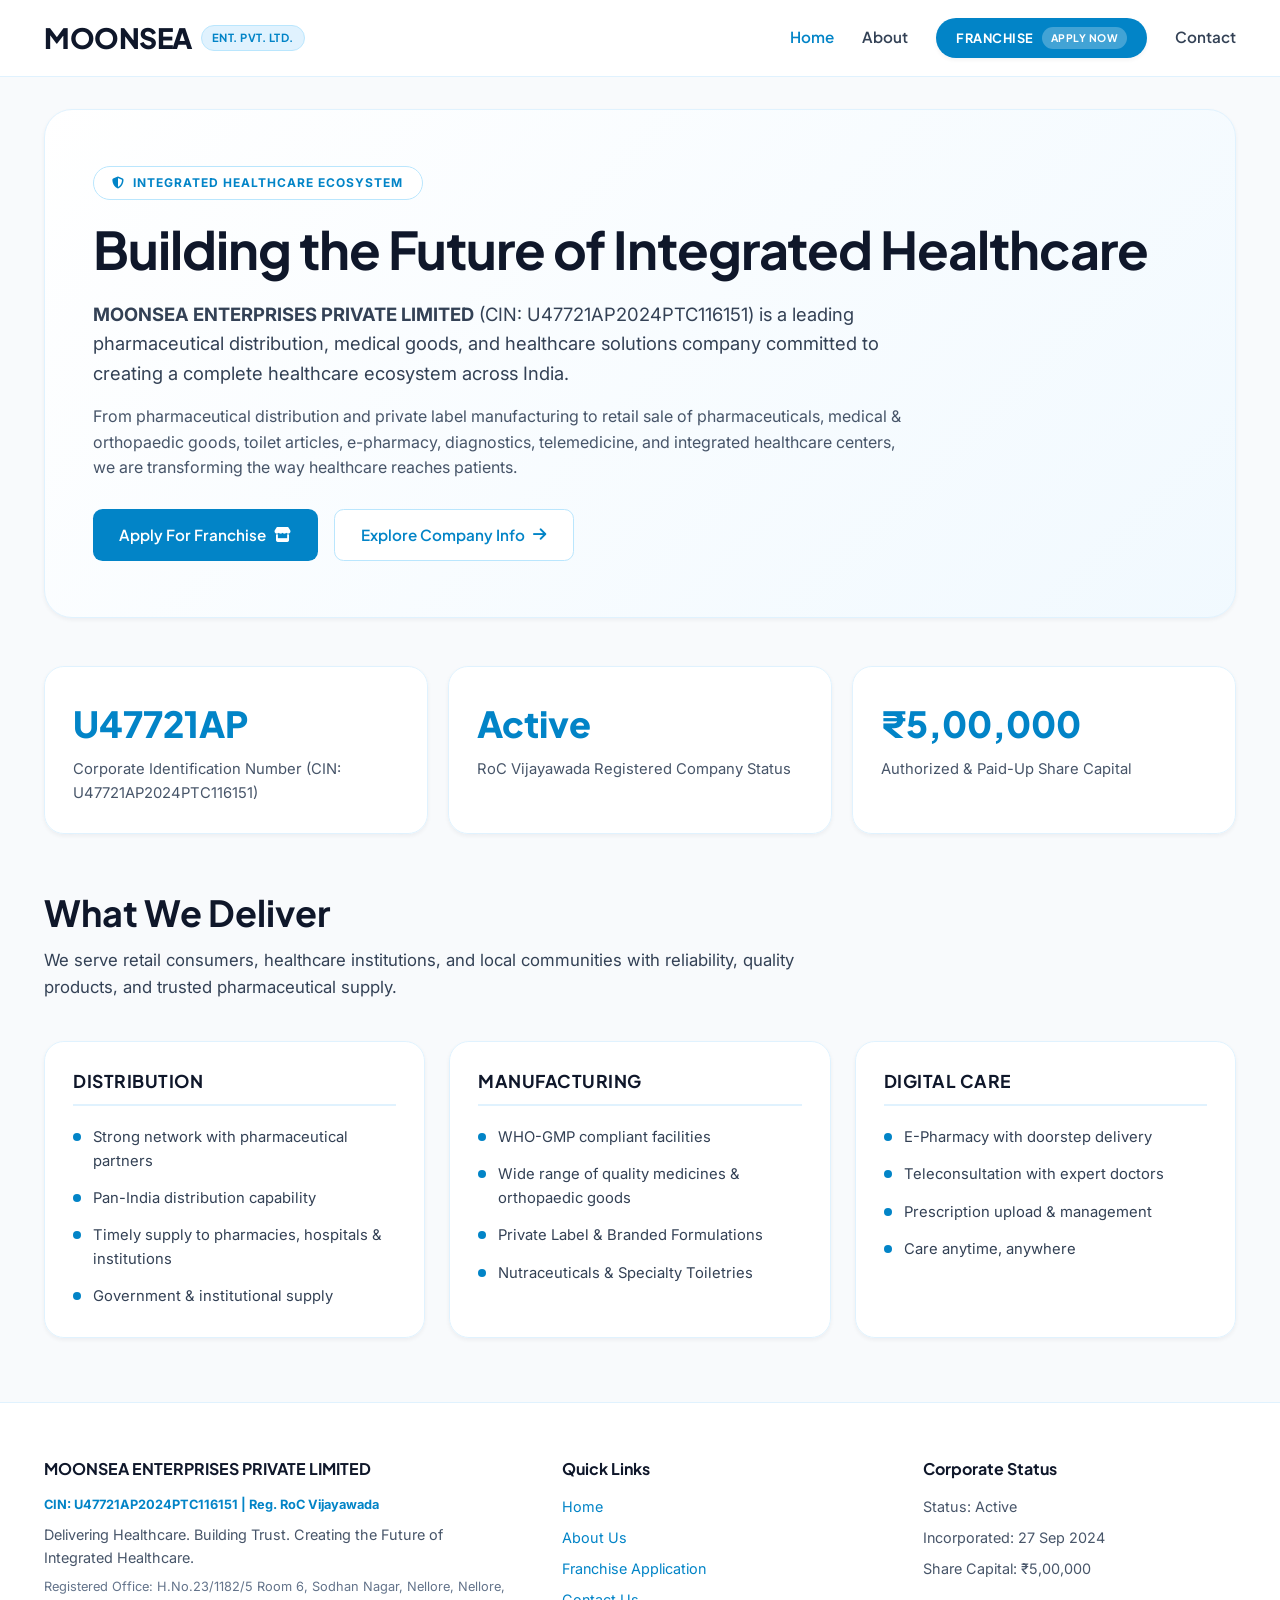
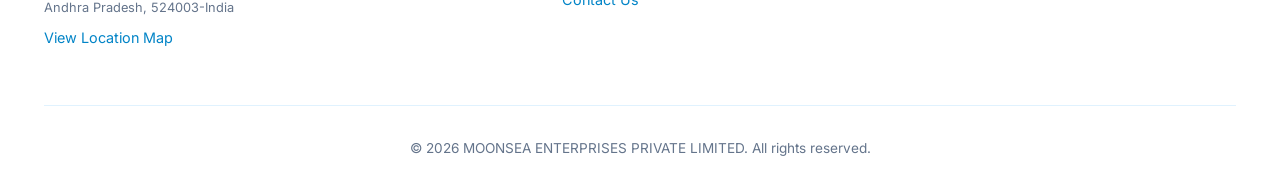
==== index.html @ ad81fe7f "Comment out Services, SURECURE, and Why Us sections and navigation links" ====
<!DOCTYPE html>
<html lang="en">
<head>
  <meta charset="utf-8"/>
  <meta name="viewport" content="width=device-width, initial-scale=1"/>
  <title>MOONSEA ENTERPRISES PRIVATE LIMITED</title>
  <meta name="description" content="Integrated healthcare ecosystem across pharmaceutical distribution, private label manufacturing, diagnostics, telemedicine, and digital healthcare services."/>
  
  <link rel="stylesheet" href="css/styles.css"/>
  <link rel="stylesheet" href="https://cdnjs.cloudflare.com/ajax/libs/font-awesome/6.5.2/css/all.min.css"/>
</head>
<body>

  <!-- ================= STICKY HEADER ================= -->
  <header class="sticky-header">
    <div class="container header-flex">
      <a href="index.html" class="brand-logo">
        <div class="brand-title">
          MOONSEA
          <span class="brand-badge">ENT. PVT. LTD.</span>
        </div>
      </a>

      <nav>
        <ul class="nav-links">
          <li><a href="index.html" class="nav-link active">Home</a></li>
          <li><a href="about.html" class="nav-link">About</a></li>
          
          <!-- COMMENTED OUT PAGES AS REQUESTED -->
          <!-- <li><a href="services.html" class="nav-link">Services</a></li> -->
          
          <li>
            <a href="franchise.html" class="franchise-cta">
              Franchise <span class="sub-badge">Apply Now</span>
            </a>
          </li>

          <!-- COMMENTED OUT PAGES AS REQUESTED -->
          <!-- <li><a href="surecure.html" class="nav-link">SURECURE</a></li> -->
          <!-- <li><a href="why-choose-us.html" class="nav-link">Why Us</a></li> -->

          <li><a href="contact.html" class="nav-link">Contact</a></li>
        </ul>
      </nav>

      <button class="hamburger" id="mobileMenuToggle" aria-label="Toggle Navigation Menu">
        <i class="fa-solid fa-bars"></i>
      </button>
    </div>

    <!-- Mobile Drawer -->
    <div class="mobile-nav" id="mobileMenuDrawer">
      <a href="index.html" class="nav-link active">Home</a>
      <a href="about.html" class="nav-link">About</a>
      <!-- <a href="services.html" class="nav-link">Services</a> -->
      <a href="franchise.html" class="franchise-cta" style="justify-content:center;">Franchise Apply Now</a>
      <!-- <a href="surecure.html" class="nav-link">SURECURE</a> -->
      <!-- <a href="why-choose-us.html" class="nav-link">Why Us</a> -->
      <a href="contact.html" class="nav-link">Contact</a>
    </div>
  </header>

  <!-- ================= MAIN CONTENT ================= -->
  <main class="container">
    
    <!-- Hero Section -->
    <section class="hero-grid">
      <span class="hero-pill">
        <i class="fa-solid fa-shield-halved"></i> Integrated Healthcare Ecosystem
      </span>
      <h1>Building the Future of Integrated Healthcare</h1>
      <p>
        <strong>MOONSEA ENTERPRISES PRIVATE LIMITED</strong> (CIN: U47721AP2024PTC116151) is a leading pharmaceutical distribution, medical goods, and healthcare solutions company committed to creating a complete healthcare ecosystem across India.
      </p>
      <p style="font-size: 1rem; color: #475569; margin-top: -0.75rem; margin-bottom: 1.75rem;">
        From pharmaceutical distribution and private label manufacturing to retail sale of pharmaceuticals, medical & orthopaedic goods, toilet articles, e-pharmacy, diagnostics, telemedicine, and integrated healthcare centers, we are transforming the way healthcare reaches patients.
      </p>

      <div class="hero-buttons">
        <a href="franchise.html" class="btn btn-primary">
          Apply For Franchise <i class="fa-solid fa-store"></i>
        </a>
        <a href="about.html" class="btn btn-outline">
          Explore Company Info <i class="fa-solid fa-arrow-right"></i>
        </a>
        <!-- COMMENTED OUT SERVICES / SURECURE BUTTONS -->
        <!-- <a href="services.html" class="btn btn-primary">Explore Our Services <i class="fa-solid fa-arrow-right"></i></a> -->
        <!-- <a href="surecure.html" class="btn btn-outline">Discover SURECURE <i class="fa-solid fa-sparkles"></i></a> -->
      </div>
    </section>

    <!-- Key Metrics Grid -->
    <section class="stats-grid">
      <div class="glass-card">
        <div class="stat-num">U47721AP</div>
        <p class="stat-desc">Corporate Identification Number (CIN: U47721AP2024PTC116151)</p>
      </div>

      <div class="glass-card">
        <div class="stat-num">Active</div>
        <p class="stat-desc">RoC Vijayawada Registered Company Status</p>
      </div>

      <div class="glass-card">
        <div class="stat-num">₹5,00,000</div>
        <p class="stat-desc">Authorized & Paid-Up Share Capital</p>
      </div>
    </section>

    <!-- What We Deliver Grid -->
    <section>
      <h2 class="section-title">What We Deliver</h2>
      <p class="section-desc">
        We serve retail consumers, healthcare institutions, and local communities with reliability, quality products, and trusted pharmaceutical supply.
      </p>

      <div class="grid-3">
        <!-- Card 1: Distribution -->
        <article class="glass-card offering-card">
          <h3>Distribution</h3>
          <ul class="bullet-list">
            <li><span class="bullet-dot"></span><span>Strong network with pharmaceutical partners</span></li>
            <li><span class="bullet-dot"></span><span>Pan-India distribution capability</span></li>
            <li><span class="bullet-dot"></span><span>Timely supply to pharmacies, hospitals & institutions</span></li>
            <li><span class="bullet-dot"></span><span>Government & institutional supply</span></li>
          </ul>
        </article>

        <!-- Card 2: Manufacturing -->
        <article class="glass-card offering-card">
          <h3>Manufacturing</h3>
          <ul class="bullet-list">
            <li><span class="bullet-dot"></span><span>WHO-GMP compliant facilities</span></li>
            <li><span class="bullet-dot"></span><span>Wide range of quality medicines & orthopaedic goods</span></li>
            <li><span class="bullet-dot"></span><span>Private Label & Branded Formulations</span></li>
            <li><span class="bullet-dot"></span><span>Nutraceuticals & Specialty Toiletries</span></li>
          </ul>
        </article>

        <!-- Card 3: Digital Care -->
        <article class="glass-card offering-card">
          <h3>Digital Care</h3>
          <ul class="bullet-list">
            <li><span class="bullet-dot"></span><span>E-Pharmacy with doorstep delivery</span></li>
            <li><span class="bullet-dot"></span><span>Teleconsultation with expert doctors</span></li>
            <li><span class="bullet-dot"></span><span>Prescription upload & management</span></li>
            <li><span class="bullet-dot"></span><span>Care anytime, anywhere</span></li>
          </ul>
        </article>
      </div>
    </section>

    <!-- COMMENTED OUT SECTIONS AS REQUESTED (WHY US & SURECURE) -->
    <!--
    <section class="dark-card">
      <span class="hero-pill" style="background:rgba(255,255,255,0.1); color:#bae6fd; border-color:rgba(255,255,255,0.2);">
        Why Choose Us
      </span>
      <h2>Trusted Healthcare. Nationwide Reach. Sustainable Growth.</h2>
      <div class="feature-pill-grid">
        <div class="feature-pill">Strong distribution network with direct partnerships</div>
        <div class="feature-pill">Healthcare expertise across pharma and integrated services</div>
        <div class="feature-pill">Technology-driven e-pharmacy and telemedicine enablement</div>
        <div class="feature-pill">Scalable growth strategy across South India and beyond</div>
        <div class="feature-pill">Patient-centric focus on accessibility, affordability, and quality</div>
      </div>
    </section>

    <section class="glass-card" style="text-align: center; padding: 2.5rem; margin-bottom: 3.5rem;">
      <span class="hero-pill">SURECURE Lifesciences</span>
      <h2 style="font-size: 2rem; color: #0f172a; margin: 0.5rem 0 1rem;">Trusted Care. Assured Cure.</h2>
      <p style="max-width: 650px; margin: 0 auto; color: #475569;">
        SURECURE Lifesciences represents our vision to create a nationally recognized healthcare brand focused on quality, affordability, and patient trust.
      </p>
    </section>
    -->

  </main>

  <!-- ================= FOOTER ================= -->
  <footer class="site-footer">
    <div class="container">
      <div class="footer-grid">
        <div class="footer-col">
          <h4>MOONSEA ENTERPRISES PRIVATE LIMITED</h4>
          <p style="font-size: 0.8rem; color: #0284c7; font-weight: 700; margin-bottom: 0.5rem;">
            CIN: U47721AP2024PTC116151 | Reg. RoC Vijayawada
          </p>
          <p>Delivering Healthcare. Building Trust. Creating the Future of Integrated Healthcare.</p>
          <p style="font-size: 0.8rem; color: #64748b; margin-top: 0.5rem;">
            Registered Office: H.No.23/1182/5 Room 6, Sodhan Nagar, Nellore, Nellore, Andhra Pradesh, 524003-India
          </p>
          <p style="margin-top: 0.5rem;">
            <a href="https://maps.google.com/?q=Sodhan+Nagar,+Nellore,+Andhra+Pradesh" target="_blank" rel="noreferrer">View Location Map</a>
          </p>
        </div>

        <div class="footer-col">
          <h4>Quick Links</h4>
          <p><a href="index.html">Home</a></p>
          <p><a href="about.html">About Us</a></p>
          <p><a href="franchise.html">Franchise Application</a></p>
          <p><a href="contact.html">Contact Us</a></p>
        </div>

        <div class="footer-col">
          <h4>Corporate Status</h4>
          <p>Status: Active</p>
          <p>Incorporated: 27 Sep 2024</p>
          <p>Share Capital: ₹5,00,000</p>
        </div>
      </div>

      <div class="footer-bottom">
        <p>&copy; 2026 MOONSEA ENTERPRISES PRIVATE LIMITED. All rights reserved.</p>
      </div>
    </div>
  </footer>

  <script src="js/main.js"></script>
</body>
</html>
---- css/styles.css ----
/* ==========================================================================
   MOONSEA ENTERPRISES PRIVATE LIMITED (CIN: U47721AP2024PTC116151)
   Complete Master CSS - Replicating sureshhealthcare.com Aesthetics
   ========================================================================== */

@import url('https://fonts.googleapis.com/css2?family=Inter:wght@300;400;500;600;700&family=Plus+Jakarta+Sans:wght@400;500;600;700;800&display=swap');

:root {
  --brand-900: #0f172a;
  --brand-800: #1e293b;
  --brand-700: #0284c7;
  --brand-600: #0ea5e9;
  --brand-500: #38bdf8;
  --brand-200: #bae6fd;
  --brand-100: #e0f2fe;
  --brand-50: #f0f9ff;
  --slate-900: #0f172a;
  --slate-700: #334155;
  --slate-600: #475569;
  --slate-500: #64748b;
  --font-heading: 'Plus Jakarta Sans', -apple-system, BlinkMacSystemFont, sans-serif;
  --font-body: 'Inter', -apple-system, BlinkMacSystemFont, sans-serif;
  --shadow-sm: 0 2px 4px rgba(15, 23, 42, 0.05);
  --shadow-md: 0 10px 25px -5px rgba(15, 23, 42, 0.08);
  --shadow-lg: 0 20px 35px -10px rgba(2, 132, 199, 0.15);
  --transition: all 0.25s cubic-bezier(0.4, 0, 0.2, 1);
}

*, *::before, *::after {
  box-sizing: border-box;
  margin: 0;
  padding: 0;
}

html {
  scroll-behavior: smooth;
  font-size: 16px;
}

body {
  font-family: var(--font-body);
  color: var(--slate-700);
  background-color: #f8fafc;
  line-height: 1.6;
  overflow-x: hidden;
}

h1, h2, h3, h4, h5, h6 {
  font-family: var(--font-heading);
  color: var(--brand-900);
  font-weight: 700;
  line-height: 1.25;
}

a {
  text-decoration: none;
  color: inherit;
  transition: var(--transition);
}

img {
  max-width: 100%;
  height: auto;
  display: block;
}

.container {
  width: 100%;
  max-width: 1240px;
  margin: 0 auto;
  padding: 0 1.5rem;
}

/* ================= STICKY HEADER & NAVBAR ================= */
.sticky-header {
  position: sticky;
  top: 0;
  z-index: 1000;
  background: rgba(255, 255, 255, 0.92);
  backdrop-filter: blur(12px);
  -webkit-backdrop-filter: blur(12px);
  border-bottom: 1px solid var(--brand-100);
}

.header-flex {
  display: flex;
  align-items: center;
  justify-content: space-between;
  height: 76px;
}

.brand-logo {
  display: flex;
  align-items: center;
  gap: 0.75rem;
  text-decoration: none;
}

.brand-title {
  font-family: var(--font-heading);
  font-size: 1.75rem;
  font-weight: 800;
  color: var(--brand-900);
  letter-spacing: -0.5px;
  display: flex;
  align-items: center;
  gap: 0.5rem;
}

.brand-badge {
  font-size: 0.7rem;
  font-weight: 700;
  text-transform: uppercase;
  background: var(--brand-100);
  color: var(--brand-700);
  padding: 0.2rem 0.65rem;
  border-radius: 9999px;
  border: 1px solid var(--brand-200);
  letter-spacing: 0.5px;
}

.nav-links {
  display: flex;
  align-items: center;
  gap: 1.75rem;
  list-style: none;
}

.nav-link {
  font-family: var(--font-heading);
  font-weight: 600;
  font-size: 0.95rem;
  color: var(--slate-700);
  text-decoration: none;
  transition: var(--transition);
}

.nav-link:hover, .nav-link.active {
  color: var(--brand-700);
}

.franchise-cta {
  display: inline-flex;
  align-items: center;
  gap: 0.5rem;
  padding: 0.55rem 1.25rem;
  border-radius: 9999px;
  background: var(--brand-700);
  color: #ffffff !important;
  font-family: var(--font-heading);
  font-weight: 700;
  font-size: 0.8rem;
  text-transform: uppercase;
  letter-spacing: 0.5px;
  text-decoration: none;
  box-shadow: var(--shadow-sm);
  transition: var(--transition);
}

.franchise-cta:hover {
  background: var(--brand-800);
  transform: translateY(-1px);
  box-shadow: var(--shadow-md);
}

.sub-badge {
  background: rgba(255, 255, 255, 0.25);
  padding: 0.15rem 0.55rem;
  border-radius: 9999px;
  font-size: 0.65rem;
}

.hamburger {
  display: none;
  background: none;
  border: none;
  font-size: 1.5rem;
  color: var(--brand-900);
  cursor: pointer;
}

.mobile-nav {
  display: none;
  flex-direction: column;
  gap: 0.85rem;
  padding: 1.25rem 1.5rem;
  background: #ffffff;
  border-bottom: 1px solid var(--brand-100);
}

.mobile-nav.active {
  display: flex;
}

/* ================= HERO SECTION ================= */
.hero-grid {
  position: relative;
  border-radius: 1.75rem;
  border: 1px solid var(--brand-100);
  background: linear-gradient(135deg, rgba(255, 255, 255, 0.98) 0%, rgba(240, 249, 255, 0.85) 100%);
  padding: 3.5rem 3rem;
  margin-top: 2rem;
  margin-bottom: 3rem;
  overflow: hidden;
  box-shadow: var(--shadow-sm);
}

.hero-pill {
  display: inline-flex;
  align-items: center;
  gap: 0.5rem;
  border-radius: 9999px;
  border: 1px solid var(--brand-200);
  background: #ffffff;
  padding: 0.4rem 1.15rem;
  font-size: 0.75rem;
  font-weight: 700;
  text-transform: uppercase;
  letter-spacing: 1px;
  color: var(--brand-700);
  margin-bottom: 1.25rem;
}

.hero-grid h1 {
  font-size: 3.25rem;
  color: var(--brand-900);
  margin-bottom: 1.25rem;
  letter-spacing: -1px;
  line-height: 1.15;
}

.hero-grid p {
  font-size: 1.15rem;
  color: var(--slate-700);
  max-width: 820px;
  margin-bottom: 1.75rem;
  line-height: 1.6;
}

.hero-buttons {
  display: flex;
  gap: 1rem;
  flex-wrap: wrap;
}

.btn {
  display: inline-flex;
  align-items: center;
  justify-content: center;
  gap: 0.5rem;
  padding: 0.8rem 1.65rem;
  border-radius: 0.6rem;
  font-family: var(--font-heading);
  font-weight: 600;
  font-size: 0.95rem;
  cursor: pointer;
  transition: var(--transition);
  text-decoration: none;
  border: none;
}

.btn-primary {
  background: var(--brand-700);
  color: #ffffff !important;
}

.btn-primary:hover {
  background: var(--brand-800);
  transform: translateY(-2px);
  box-shadow: var(--shadow-md);
}

.btn-outline {
  background: #ffffff;
  color: var(--brand-700) !important;
  border: 1px solid var(--brand-200);
}

.btn-outline:hover {
  border-color: var(--brand-500);
  background: var(--brand-50);
}

/* ================= METRICS & CARDS ================= */
.stats-grid {
  display: grid;
  grid-template-columns: repeat(auto-fit, minmax(280px, 1fr));
  gap: 1.25rem;
  margin-bottom: 3.5rem;
}

.glass-card {
  background: rgba(255, 255, 255, 0.95);
  backdrop-filter: blur(16px);
  -webkit-backdrop-filter: blur(16px);
  border: 1px solid var(--brand-100);
  border-radius: 1.25rem;
  padding: 1.75rem;
  box-shadow: var(--shadow-sm);
  transition: var(--transition);
}

.glass-card:hover {
  transform: translateY(-3px);
  box-shadow: var(--shadow-md);
  border-color: var(--brand-200);
}

.stat-num {
  font-size: 2.25rem;
  font-weight: 800;
  color: var(--brand-700);
  font-family: var(--font-heading);
}

.stat-desc {
  font-size: 0.925rem;
  color: var(--slate-600);
  margin-top: 0.35rem;
}

/* ================= SECTION STYLES ================= */
.section-title {
  font-size: 2.25rem;
  color: var(--brand-900);
  margin-bottom: 0.75rem;
}

.section-desc {
  color: var(--slate-700);
  max-width: 780px;
  font-size: 1.05rem;
  margin-bottom: 2.5rem;
}

.grid-4 {
  display: grid;
  grid-template-columns: repeat(auto-fit, minmax(260px, 1fr));
  gap: 1.25rem;
  margin-bottom: 3.5rem;
}

.grid-3 {
  display: grid;
  grid-template-columns: repeat(auto-fit, minmax(320px, 1fr));
  gap: 1.5rem;
  margin-bottom: 3.5rem;
}

.offering-card {
  height: 100%;
  display: flex;
  flex-direction: column;
}

.offering-card h3 {
  font-size: 1.1rem;
  text-transform: uppercase;
  letter-spacing: 0.5px;
  color: var(--brand-900);
  margin-bottom: 1.25rem;
  padding-bottom: 0.75rem;
  border-bottom: 2px solid var(--brand-100);
}

.bullet-list {
  list-style: none;
  display: flex;
  flex-direction: column;
  gap: 0.85rem;
}

.bullet-list li {
  display: flex;
  align-items: flex-start;
  gap: 0.75rem;
  font-size: 0.925rem;
  color: var(--slate-700);
}

.bullet-dot {
  width: 8px;
  height: 8px;
  border-radius: 50%;
  background: var(--brand-700);
  margin-top: 0.45rem;
  flex-shrink: 0;
}

/* ================= DARK BANNER ================= */
.dark-card {
  border-radius: 1.75rem;
  border: 1px solid var(--brand-100);
  background: var(--brand-900);
  color: #ffffff;
  padding: 3rem;
  margin-bottom: 3.5rem;
}

.dark-card h2 {
  color: #ffffff;
  font-size: 2.25rem;
  margin-top: 0.5rem;
  margin-bottom: 1.5rem;
}

.feature-pill-grid {
  display: grid;
  grid-template-columns: repeat(auto-fit, minmax(300px, 1fr));
  gap: 1rem;
}

.feature-pill {
  background: rgba(255, 255, 255, 0.08);
  border: 1px solid rgba(255, 255, 255, 0.15);
  border-radius: 0.75rem;
  padding: 1rem 1.25rem;
  font-size: 0.925rem;
  color: var(--brand-50);
}

/* ================= FOOTER ================= */
.site-footer {
  border-top: 1px solid var(--brand-100);
  background: rgba(255, 255, 255, 0.95);
  padding: 3.5rem 0 2rem;
  margin-top: 4rem;
}

.footer-grid {
  display: grid;
  grid-template-columns: 1.5fr repeat(2, 1fr);
  gap: 3rem;
  font-size: 0.9rem;
  color: var(--slate-600);
}

.footer-col h4 {
  font-size: 1rem;
  color: var(--slate-900);
  margin-bottom: 1rem;
}

.footer-col p {
  margin-bottom: 0.5rem;
}

.footer-col a {
  color: var(--brand-700);
}

.footer-col a:hover {
  text-decoration: underline;
}

.footer-bottom {
  text-align: center;
  padding-top: 2rem;
  margin-top: 3rem;
  border-top: 1px solid var(--brand-100);
  font-size: 0.85rem;
  color: var(--slate-500);
}

/* ================= RESPONSIVE ================= */
@media (max-width: 992px) {
  .nav-links {
    display: none;
  }
  .hamburger {
    display: block;
  }
  .hero-grid h1 {
    font-size: 2.25rem;
  }
  .hero-grid {
    padding: 2rem 1.5rem;
  }
  .footer-grid {
    grid-template-columns: 1fr;
  }
}
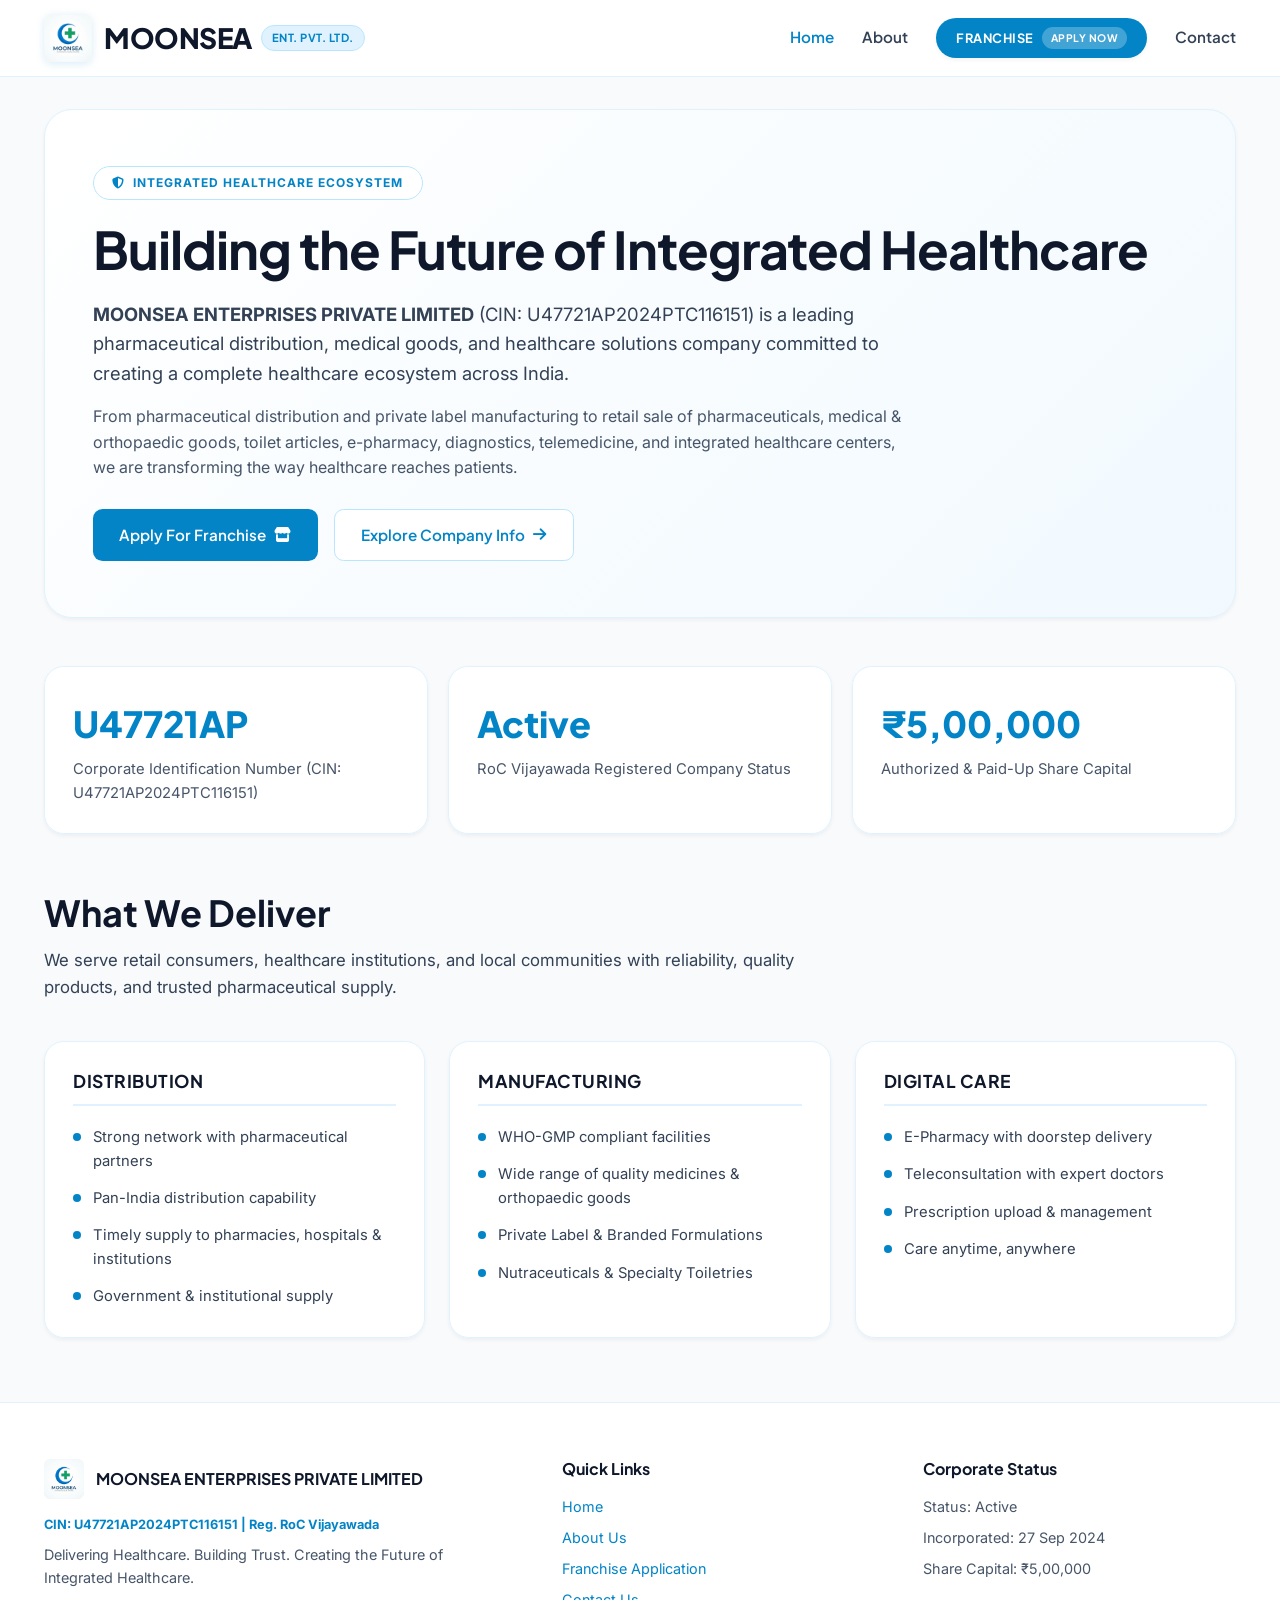
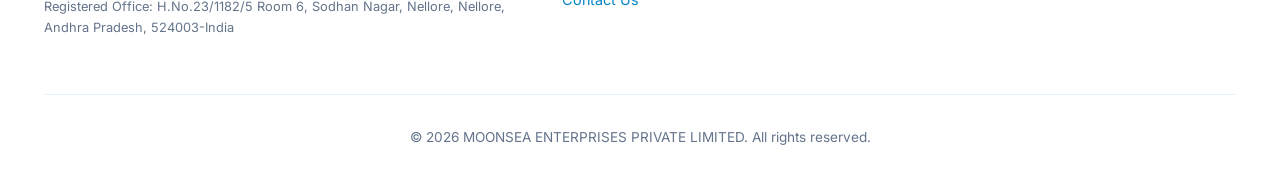
==== commit 59655977: "Integrate stylish healthcare logo (Option 4) for MOONSEA ENTERPRISES PRIVATE LIMITED" ====
--- a/index.html
+++ b/index.html
@@ -15,6 +15,7 @@
   <header class="sticky-header">
     <div class="container header-flex">
       <a href="index.html" class="brand-logo">
+        <img src="assets/images/logo.png" alt="MOONSEA Enterprises Logo" style="height: 48px; width: auto; border-radius: 8px; box-shadow: 0 2px 8px rgba(2, 132, 199, 0.15);"/>
         <div class="brand-title">
           MOONSEA
           <span class="brand-badge">ENT. PVT. LTD.</span>
@@ -25,20 +26,14 @@
         <ul class="nav-links">
           <li><a href="index.html" class="nav-link active">Home</a></li>
           <li><a href="about.html" class="nav-link">About</a></li>
-          
-          <!-- COMMENTED OUT PAGES AS REQUESTED -->
           <!-- <li><a href="services.html" class="nav-link">Services</a></li> -->
-          
           <li>
             <a href="franchise.html" class="franchise-cta">
               Franchise <span class="sub-badge">Apply Now</span>
             </a>
           </li>
-
-          <!-- COMMENTED OUT PAGES AS REQUESTED -->
           <!-- <li><a href="surecure.html" class="nav-link">SURECURE</a></li> -->
           <!-- <li><a href="why-choose-us.html" class="nav-link">Why Us</a></li> -->
-
           <li><a href="contact.html" class="nav-link">Contact</a></li>
         </ul>
       </nav>
@@ -83,9 +78,6 @@
         <a href="about.html" class="btn btn-outline">
           Explore Company Info <i class="fa-solid fa-arrow-right"></i>
         </a>
-        <!-- COMMENTED OUT SERVICES / SURECURE BUTTONS -->
-        <!-- <a href="services.html" class="btn btn-primary">Explore Our Services <i class="fa-solid fa-arrow-right"></i></a> -->
-        <!-- <a href="surecure.html" class="btn btn-outline">Discover SURECURE <i class="fa-solid fa-sparkles"></i></a> -->
       </div>
     </section>
 
@@ -150,31 +142,6 @@
       </div>
     </section>
 
-    <!-- COMMENTED OUT SECTIONS AS REQUESTED (WHY US & SURECURE) -->
-    <!--
-    <section class="dark-card">
-      <span class="hero-pill" style="background:rgba(255,255,255,0.1); color:#bae6fd; border-color:rgba(255,255,255,0.2);">
-        Why Choose Us
-      </span>
-      <h2>Trusted Healthcare. Nationwide Reach. Sustainable Growth.</h2>
-      <div class="feature-pill-grid">
-        <div class="feature-pill">Strong distribution network with direct partnerships</div>
-        <div class="feature-pill">Healthcare expertise across pharma and integrated services</div>
-        <div class="feature-pill">Technology-driven e-pharmacy and telemedicine enablement</div>
-        <div class="feature-pill">Scalable growth strategy across South India and beyond</div>
-        <div class="feature-pill">Patient-centric focus on accessibility, affordability, and quality</div>
-      </div>
-    </section>
-
-    <section class="glass-card" style="text-align: center; padding: 2.5rem; margin-bottom: 3.5rem;">
-      <span class="hero-pill">SURECURE Lifesciences</span>
-      <h2 style="font-size: 2rem; color: #0f172a; margin: 0.5rem 0 1rem;">Trusted Care. Assured Cure.</h2>
-      <p style="max-width: 650px; margin: 0 auto; color: #475569;">
-        SURECURE Lifesciences represents our vision to create a nationally recognized healthcare brand focused on quality, affordability, and patient trust.
-      </p>
-    </section>
-    -->
-
   </main>
 
   <!-- ================= FOOTER ================= -->
@@ -182,16 +149,16 @@
     <div class="container">
       <div class="footer-grid">
         <div class="footer-col">
-          <h4>MOONSEA ENTERPRISES PRIVATE LIMITED</h4>
+          <div style="display: flex; align-items: center; gap: 0.75rem; margin-bottom: 1rem;">
+            <img src="assets/images/logo.png" alt="MOONSEA logo" style="height: 40px; width: auto; border-radius: 6px;"/>
+            <h4 style="margin-bottom:0;">MOONSEA ENTERPRISES PRIVATE LIMITED</h4>
+          </div>
           <p style="font-size: 0.8rem; color: #0284c7; font-weight: 700; margin-bottom: 0.5rem;">
             CIN: U47721AP2024PTC116151 | Reg. RoC Vijayawada
           </p>
           <p>Delivering Healthcare. Building Trust. Creating the Future of Integrated Healthcare.</p>
           <p style="font-size: 0.8rem; color: #64748b; margin-top: 0.5rem;">
             Registered Office: H.No.23/1182/5 Room 6, Sodhan Nagar, Nellore, Nellore, Andhra Pradesh, 524003-India
-          </p>
-          <p style="margin-top: 0.5rem;">
-            <a href="https://maps.google.com/?q=Sodhan+Nagar,+Nellore,+Andhra+Pradesh" target="_blank" rel="noreferrer">View Location Map</a>
           </p>
         </div>
 
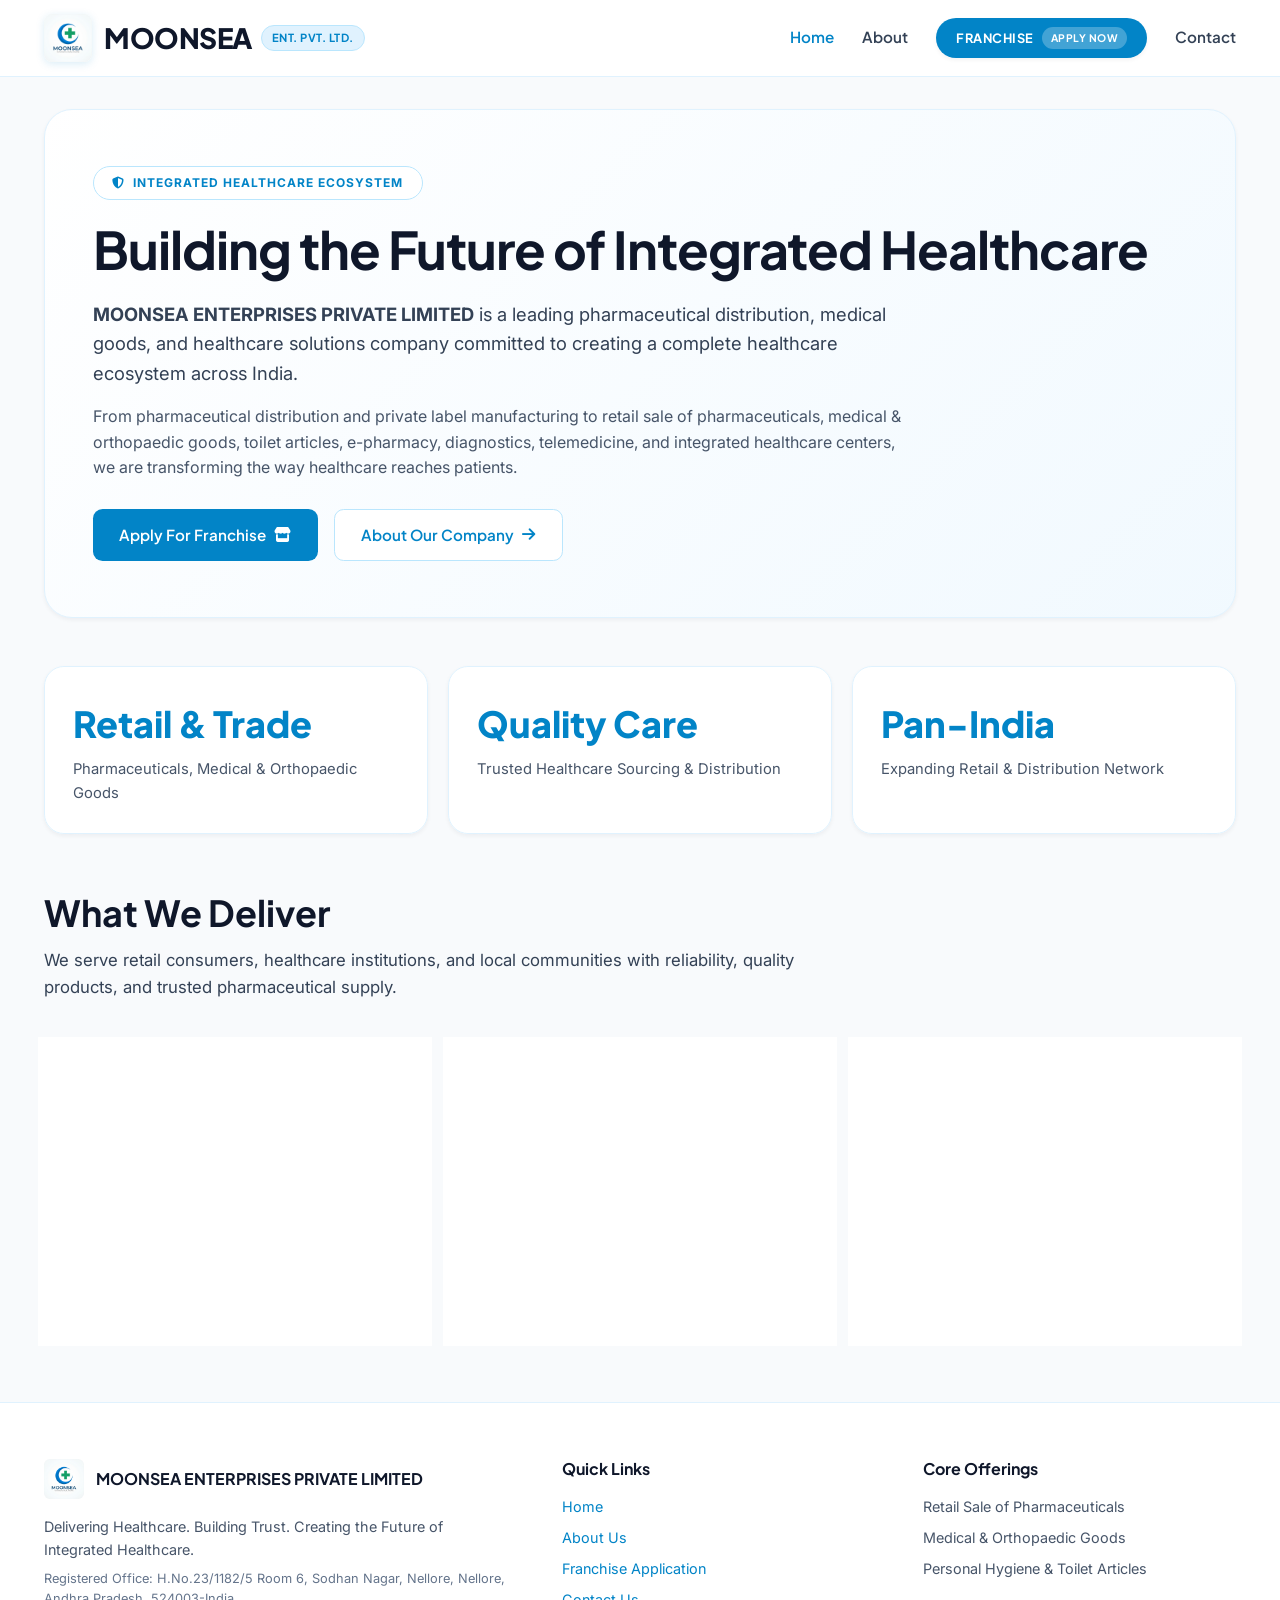
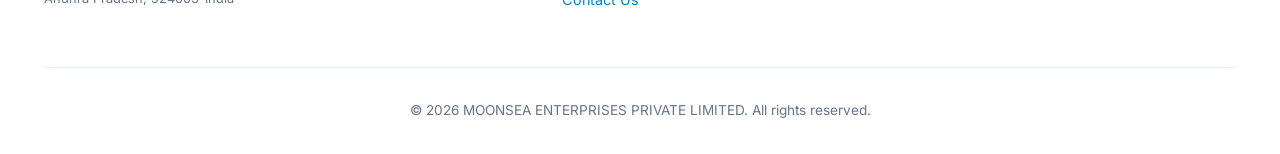
==== commit f093a125: "Remove CIN, RoC status, and Share Capital details from entire website" ====
--- a/index.html
+++ b/index.html
@@ -26,14 +26,11 @@
         <ul class="nav-links">
           <li><a href="index.html" class="nav-link active">Home</a></li>
           <li><a href="about.html" class="nav-link">About</a></li>
-          <!-- <li><a href="services.html" class="nav-link">Services</a></li> -->
           <li>
             <a href="franchise.html" class="franchise-cta">
               Franchise <span class="sub-badge">Apply Now</span>
             </a>
           </li>
-          <!-- <li><a href="surecure.html" class="nav-link">SURECURE</a></li> -->
-          <!-- <li><a href="why-choose-us.html" class="nav-link">Why Us</a></li> -->
           <li><a href="contact.html" class="nav-link">Contact</a></li>
         </ul>
       </nav>
@@ -47,10 +44,7 @@
     <div class="mobile-nav" id="mobileMenuDrawer">
       <a href="index.html" class="nav-link active">Home</a>
       <a href="about.html" class="nav-link">About</a>
-      <!-- <a href="services.html" class="nav-link">Services</a> -->
       <a href="franchise.html" class="franchise-cta" style="justify-content:center;">Franchise Apply Now</a>
-      <!-- <a href="surecure.html" class="nav-link">SURECURE</a> -->
-      <!-- <a href="why-choose-us.html" class="nav-link">Why Us</a> -->
       <a href="contact.html" class="nav-link">Contact</a>
     </div>
   </header>
@@ -65,7 +59,7 @@
       </span>
       <h1>Building the Future of Integrated Healthcare</h1>
       <p>
-        <strong>MOONSEA ENTERPRISES PRIVATE LIMITED</strong> (CIN: U47721AP2024PTC116151) is a leading pharmaceutical distribution, medical goods, and healthcare solutions company committed to creating a complete healthcare ecosystem across India.
+        <strong>MOONSEA ENTERPRISES PRIVATE LIMITED</strong> is a leading pharmaceutical distribution, medical goods, and healthcare solutions company committed to creating a complete healthcare ecosystem across India.
       </p>
       <p style="font-size: 1rem; color: #475569; margin-top: -0.75rem; margin-bottom: 1.75rem;">
         From pharmaceutical distribution and private label manufacturing to retail sale of pharmaceuticals, medical & orthopaedic goods, toilet articles, e-pharmacy, diagnostics, telemedicine, and integrated healthcare centers, we are transforming the way healthcare reaches patients.
@@ -76,7 +70,7 @@
           Apply For Franchise <i class="fa-solid fa-store"></i>
         </a>
         <a href="about.html" class="btn btn-outline">
-          Explore Company Info <i class="fa-solid fa-arrow-right"></i>
+          About Our Company <i class="fa-solid fa-arrow-right"></i>
         </a>
       </div>
     </section>
@@ -84,18 +78,18 @@
     <!-- Key Metrics Grid -->
     <section class="stats-grid">
       <div class="glass-card">
-        <div class="stat-num">U47721AP</div>
-        <p class="stat-desc">Corporate Identification Number (CIN: U47721AP2024PTC116151)</p>
+        <div class="stat-num">Retail & Trade</div>
+        <p class="stat-desc">Pharmaceuticals, Medical & Orthopaedic Goods</p>
       </div>
 
       <div class="glass-card">
-        <div class="stat-num">Active</div>
-        <p class="stat-desc">RoC Vijayawada Registered Company Status</p>
+        <div class="stat-num">Quality Care</div>
+        <p class="stat-desc">Trusted Healthcare Sourcing & Distribution</p>
       </div>
 
       <div class="glass-card">
-        <div class="stat-num">₹5,00,000</div>
-        <p class="stat-desc">Authorized & Paid-Up Share Capital</p>
+        <div class="stat-num">Pan-India</div>
+        <p class="stat-desc">Expanding Retail & Distribution Network</p>
       </div>
     </section>
 
@@ -153,9 +147,6 @@
             <img src="assets/images/logo.png" alt="MOONSEA logo" style="height: 40px; width: auto; border-radius: 6px;"/>
             <h4 style="margin-bottom:0;">MOONSEA ENTERPRISES PRIVATE LIMITED</h4>
           </div>
-          <p style="font-size: 0.8rem; color: #0284c7; font-weight: 700; margin-bottom: 0.5rem;">
-            CIN: U47721AP2024PTC116151 | Reg. RoC Vijayawada
-          </p>
           <p>Delivering Healthcare. Building Trust. Creating the Future of Integrated Healthcare.</p>
           <p style="font-size: 0.8rem; color: #64748b; margin-top: 0.5rem;">
             Registered Office: H.No.23/1182/5 Room 6, Sodhan Nagar, Nellore, Nellore, Andhra Pradesh, 524003-India
@@ -171,10 +162,10 @@
         </div>
 
         <div class="footer-col">
-          <h4>Corporate Status</h4>
-          <p>Status: Active</p>
-          <p>Incorporated: 27 Sep 2024</p>
-          <p>Share Capital: ₹5,00,000</p>
+          <h4>Core Offerings</h4>
+          <p>Retail Sale of Pharmaceuticals</p>
+          <p>Medical & Orthopaedic Goods</p>
+          <p>Personal Hygiene & Toilet Articles</p>
         </div>
       </div>
 
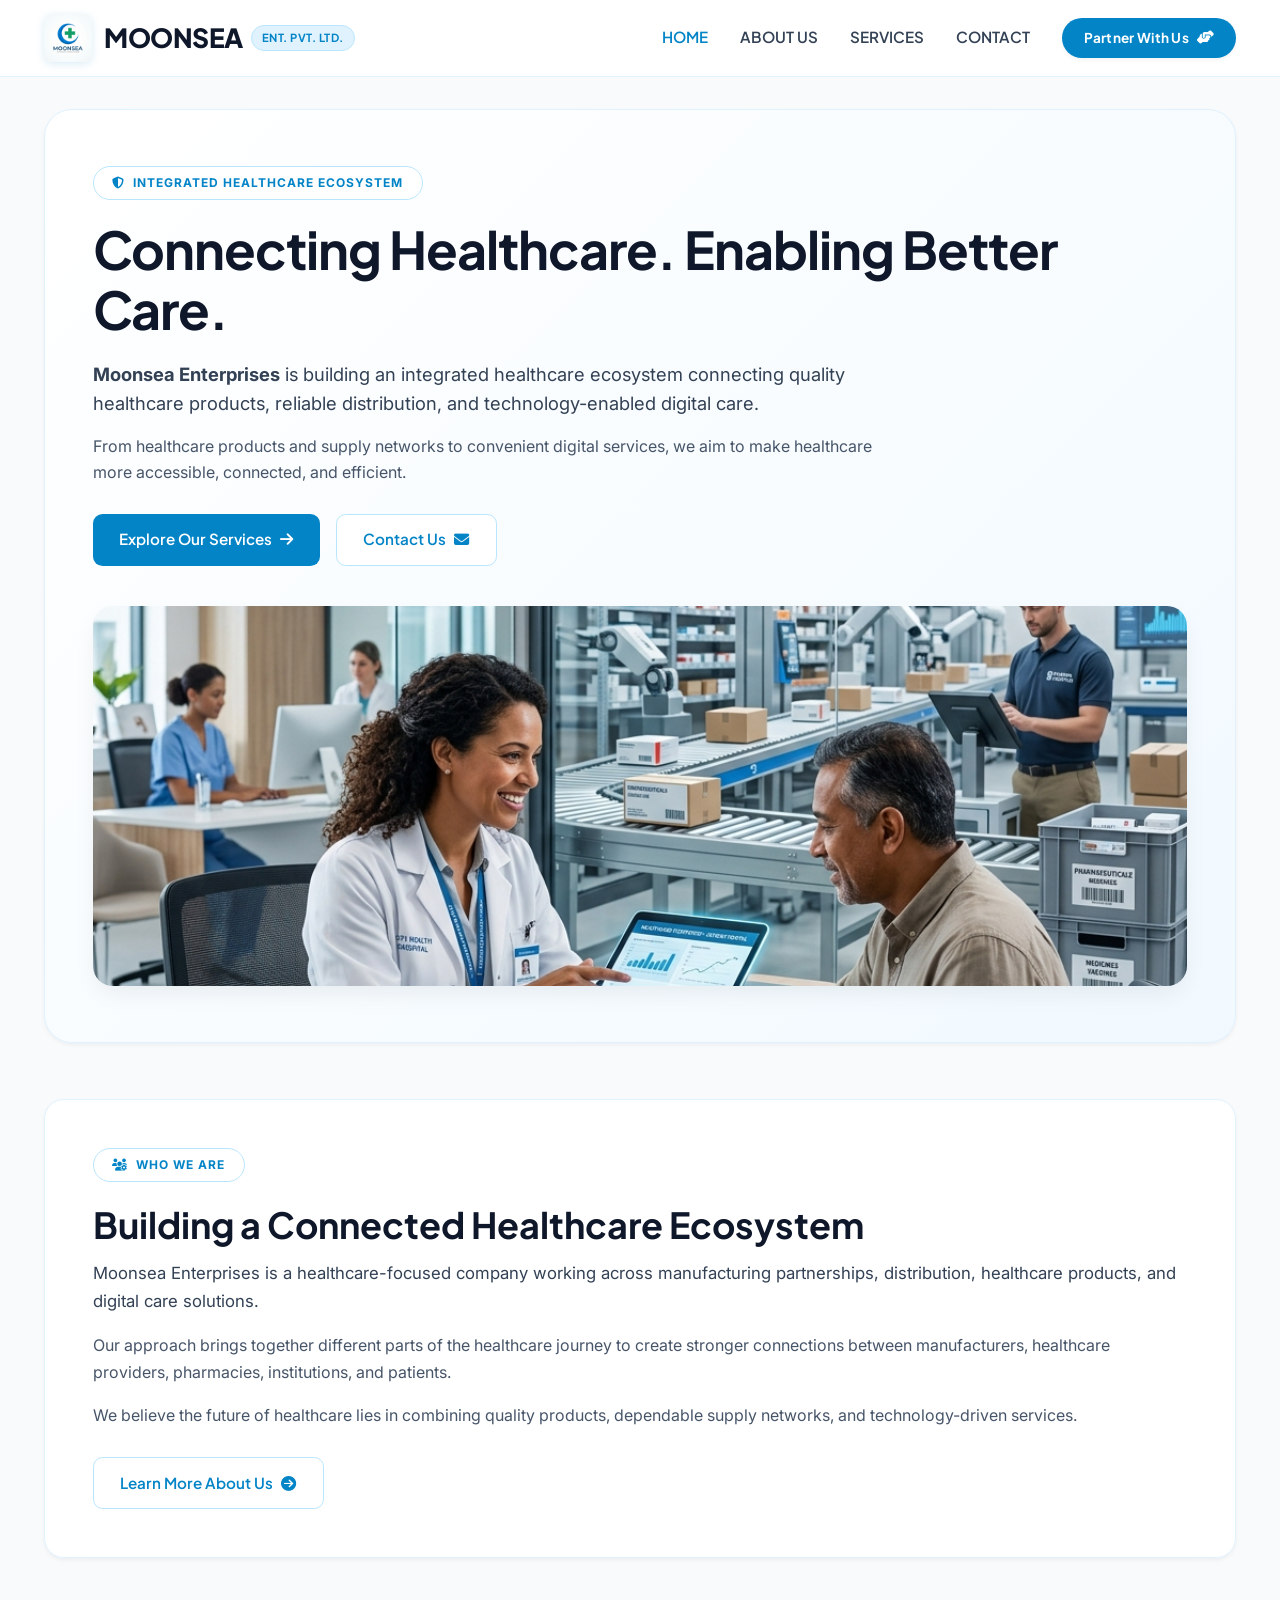
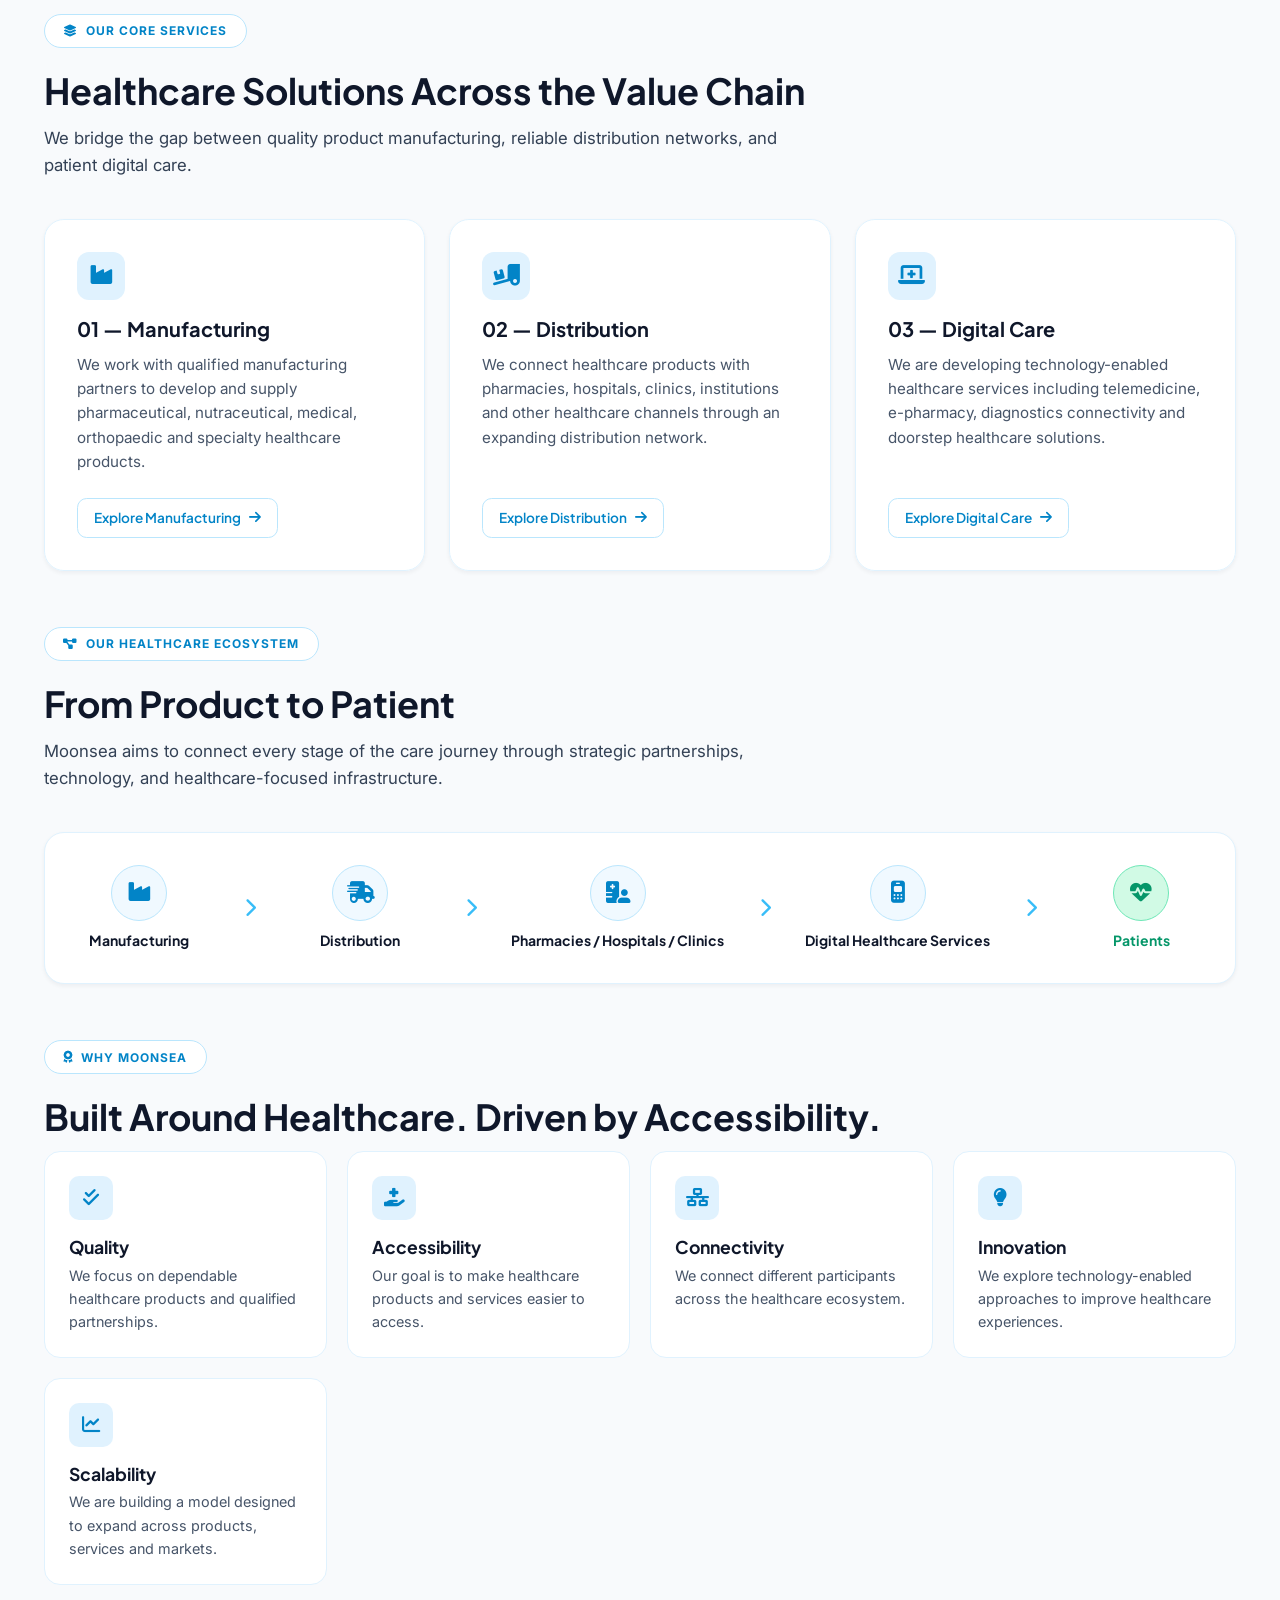
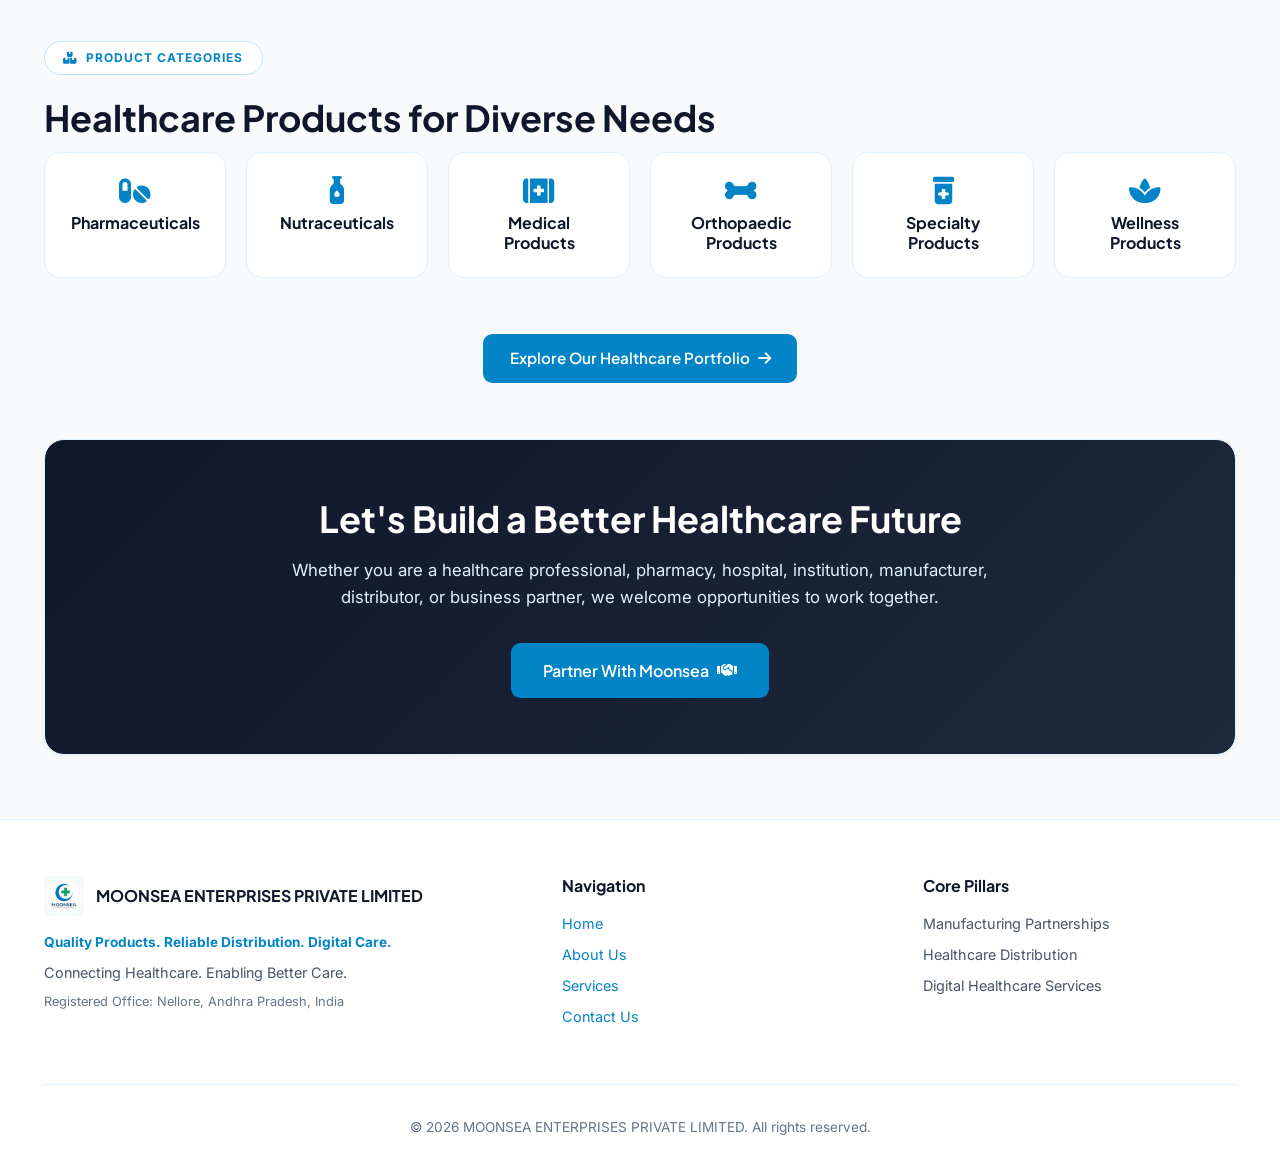
==== commit 20c3f1cb: "Restructure Moonsea Enterprises website into 4-page corporate healthcare portal" ====
--- a/index.html
+++ b/index.html
@@ -3,8 +3,8 @@
 <head>
   <meta charset="utf-8"/>
   <meta name="viewport" content="width=device-width, initial-scale=1"/>
-  <title>MOONSEA ENTERPRISES PRIVATE LIMITED</title>
-  <meta name="description" content="Integrated healthcare ecosystem across pharmaceutical distribution, private label manufacturing, diagnostics, telemedicine, and digital healthcare services."/>
+  <title>MOONSEA ENTERPRISES PRIVATE LIMITED — Integrated Healthcare Company</title>
+  <meta name="description" content="Moonsea Enterprises is building an integrated healthcare ecosystem connecting quality healthcare products, reliable distribution, and technology-enabled digital care."/>
   
   <link rel="stylesheet" href="css/styles.css"/>
   <link rel="stylesheet" href="https://cdnjs.cloudflare.com/ajax/libs/font-awesome/6.5.2/css/all.min.css"/>
@@ -15,7 +15,7 @@
   <header class="sticky-header">
     <div class="container header-flex">
       <a href="index.html" class="brand-logo">
-        <img src="assets/images/logo.png" alt="MOONSEA Enterprises Logo" style="height: 48px; width: auto; border-radius: 8px; box-shadow: 0 2px 8px rgba(2, 132, 199, 0.15);"/>
+        <img src="assets/images/logo.png" alt="MOONSEA Logo" style="height: 48px; width: auto; border-radius: 8px; box-shadow: 0 2px 8px rgba(2, 132, 199, 0.15);"/>
         <div class="brand-title">
           MOONSEA
           <span class="brand-badge">ENT. PVT. LTD.</span>
@@ -24,14 +24,15 @@
 
       <nav>
         <ul class="nav-links">
-          <li><a href="index.html" class="nav-link active">Home</a></li>
-          <li><a href="about.html" class="nav-link">About</a></li>
+          <li><a href="index.html" class="nav-link active">HOME</a></li>
+          <li><a href="about.html" class="nav-link">ABOUT US</a></li>
+          <li><a href="services.html" class="nav-link">SERVICES</a></li>
+          <li><a href="contact.html" class="nav-link">CONTACT</a></li>
           <li>
-            <a href="franchise.html" class="franchise-cta">
-              Franchise <span class="sub-badge">Apply Now</span>
+            <a href="contact.html#partnership" class="partner-cta">
+              Partner With Us <i class="fa-solid fa-handshake-angle"></i>
             </a>
           </li>
-          <li><a href="contact.html" class="nav-link">Contact</a></li>
         </ul>
       </nav>
 
@@ -42,10 +43,11 @@
 
     <!-- Mobile Drawer -->
     <div class="mobile-nav" id="mobileMenuDrawer">
-      <a href="index.html" class="nav-link active">Home</a>
-      <a href="about.html" class="nav-link">About</a>
-      <a href="franchise.html" class="franchise-cta" style="justify-content:center;">Franchise Apply Now</a>
-      <a href="contact.html" class="nav-link">Contact</a>
+      <a href="index.html" class="nav-link active">HOME</a>
+      <a href="about.html" class="nav-link">ABOUT US</a>
+      <a href="services.html" class="nav-link">SERVICES</a>
+      <a href="contact.html" class="nav-link">CONTACT</a>
+      <a href="contact.html#partnership" class="partner-cta" style="justify-content:center;">Partner With Us</a>
     </div>
   </header>
 
@@ -54,86 +56,239 @@
     
     <!-- Hero Section -->
     <section class="hero-grid">
-      <span class="hero-pill">
-        <i class="fa-solid fa-shield-halved"></i> Integrated Healthcare Ecosystem
-      </span>
-      <h1>Building the Future of Integrated Healthcare</h1>
-      <p>
-        <strong>MOONSEA ENTERPRISES PRIVATE LIMITED</strong> is a leading pharmaceutical distribution, medical goods, and healthcare solutions company committed to creating a complete healthcare ecosystem across India.
-      </p>
-      <p style="font-size: 1rem; color: #475569; margin-top: -0.75rem; margin-bottom: 1.75rem;">
-        From pharmaceutical distribution and private label manufacturing to retail sale of pharmaceuticals, medical & orthopaedic goods, toilet articles, e-pharmacy, diagnostics, telemedicine, and integrated healthcare centers, we are transforming the way healthcare reaches patients.
-      </p>
-
-      <div class="hero-buttons">
-        <a href="franchise.html" class="btn btn-primary">
-          Apply For Franchise <i class="fa-solid fa-store"></i>
+      <div style="display: grid; grid-template-columns: 1fr; gap: 2.5rem; align-items: center;" class="hero-container">
+        <div>
+          <span class="hero-pill">
+            <i class="fa-solid fa-shield-halved"></i> Integrated Healthcare Ecosystem
+          </span>
+          <h1>Connecting Healthcare. Enabling Better Care.</h1>
+          <p>
+            <strong>Moonsea Enterprises</strong> is building an integrated healthcare ecosystem connecting quality healthcare products, reliable distribution, and technology-enabled digital care.
+          </p>
+          <p style="font-size: 1rem; color: #475569; margin-top: -0.75rem; margin-bottom: 1.75rem;">
+            From healthcare products and supply networks to convenient digital services, we aim to make healthcare more accessible, connected, and efficient.
+          </p>
+
+          <div class="hero-buttons">
+            <a href="services.html" class="btn btn-primary">
+              Explore Our Services <i class="fa-solid fa-arrow-right"></i>
+            </a>
+            <a href="contact.html" class="btn btn-outline">
+              Contact Us <i class="fa-solid fa-envelope"></i>
+            </a>
+          </div>
+        </div>
+
+        <div style="border-radius: 1.25rem; overflow: hidden; box-shadow: var(--shadow-md);">
+          <img src="assets/images/hero_ecosystem.png" alt="Integrated Healthcare Ecosystem" style="width: 100%; height: 380px; object-fit: cover;"/>
+        </div>
+      </div>
+    </section>
+
+    <!-- Section 2 — Who We Are -->
+    <section class="glass-card" style="padding: 3rem; margin-bottom: 3.5rem;">
+      <span class="hero-pill"><i class="fa-solid fa-users-gear"></i> Who We Are</span>
+      <h2 class="section-title">Building a Connected Healthcare Ecosystem</h2>
+      <p style="font-size: 1.05rem; color: #334155; line-height: 1.7; margin-bottom: 1rem;">
+        Moonsea Enterprises is a healthcare-focused company working across manufacturing partnerships, distribution, healthcare products, and digital care solutions.
+      </p>
+      <p style="font-size: 1rem; color: #475569; line-height: 1.7; margin-bottom: 1rem;">
+        Our approach brings together different parts of the healthcare journey to create stronger connections between manufacturers, healthcare providers, pharmacies, institutions, and patients.
+      </p>
+      <p style="font-size: 1rem; color: #475569; line-height: 1.7; margin-bottom: 1.75rem;">
+        We believe the future of healthcare lies in combining quality products, dependable supply networks, and technology-driven services.
+      </p>
+
+      <a href="about.html" class="btn btn-outline">
+        Learn More About Us <i class="fa-solid fa-circle-arrow-right"></i>
+      </a>
+    </section>
+
+    <!-- Section 3 — Our Services -->
+    <section style="margin-bottom: 3.5rem;">
+      <span class="hero-pill"><i class="fa-solid fa-layer-group"></i> Our Core Services</span>
+      <h2 class="section-title">Healthcare Solutions Across the Value Chain</h2>
+      <p class="section-desc">
+        We bridge the gap between quality product manufacturing, reliable distribution networks, and patient digital care.
+      </p>
+
+      <div class="grid-3">
+        <!-- 01 — Manufacturing -->
+        <article class="glass-card offering-card" style="display: flex; flex-direction: column; justify-content: space-between;">
+          <div>
+            <div style="width: 48px; height: 48px; border-radius: 12px; background: #e0f2fe; color: #0284c7; display: flex; align-items: center; justify-content: center; font-size: 1.35rem; margin-bottom: 1rem;">
+              <i class="fa-solid fa-industry"></i>
+            </div>
+            <h3 style="font-size: 1.25rem; color: #0f172a; margin-bottom: 0.75rem;">01 — Manufacturing</h3>
+            <p style="font-size: 0.95rem; color: #475569; line-height: 1.6; margin-bottom: 1.5rem;">
+              We work with qualified manufacturing partners to develop and supply pharmaceutical, nutraceutical, medical, orthopaedic and specialty healthcare products.
+            </p>
+          </div>
+          <a href="services.html#manufacturing" class="btn btn-outline" style="align-self: start; padding: 0.5rem 1rem; font-size: 0.85rem;">
+            Explore Manufacturing <i class="fa-solid fa-arrow-right"></i>
+          </a>
+        </article>
+
+        <!-- 02 — Distribution -->
+        <article class="glass-card offering-card" style="display: flex; flex-direction: column; justify-content: space-between;">
+          <div>
+            <div style="width: 48px; height: 48px; border-radius: 12px; background: #e0f2fe; color: #0284c7; display: flex; align-items: center; justify-content: center; font-size: 1.35rem; margin-bottom: 1rem;">
+              <i class="fa-solid fa-truck-ramp-box"></i>
+            </div>
+            <h3 style="font-size: 1.25rem; color: #0f172a; margin-bottom: 0.75rem;">02 — Distribution</h3>
+            <p style="font-size: 0.95rem; color: #475569; line-height: 1.6; margin-bottom: 1.5rem;">
+              We connect healthcare products with pharmacies, hospitals, clinics, institutions and other healthcare channels through an expanding distribution network.
+            </p>
+          </div>
+          <a href="services.html#distribution" class="btn btn-outline" style="align-self: start; padding: 0.5rem 1rem; font-size: 0.85rem;">
+            Explore Distribution <i class="fa-solid fa-arrow-right"></i>
+          </a>
+        </article>
+
+        <!-- 03 — Digital Care -->
+        <article class="glass-card offering-card" style="display: flex; flex-direction: column; justify-content: space-between;">
+          <div>
+            <div style="width: 48px; height: 48px; border-radius: 12px; background: #e0f2fe; color: #0284c7; display: flex; align-items: center; justify-content: center; font-size: 1.35rem; margin-bottom: 1rem;">
+              <i class="fa-solid fa-laptop-medical"></i>
+            </div>
+            <h3 style="font-size: 1.25rem; color: #0f172a; margin-bottom: 0.75rem;">03 — Digital Care</h3>
+            <p style="font-size: 0.95rem; color: #475569; line-height: 1.6; margin-bottom: 1.5rem;">
+              We are developing technology-enabled healthcare services including telemedicine, e-pharmacy, diagnostics connectivity and doorstep healthcare solutions.
+            </p>
+          </div>
+          <a href="services.html#digital-care" class="btn btn-outline" style="align-self: start; padding: 0.5rem 1rem; font-size: 0.85rem;">
+            Explore Digital Care <i class="fa-solid fa-arrow-right"></i>
+          </a>
+        </article>
+      </div>
+    </section>
+
+    <!-- Section 4 — Our Healthcare Ecosystem Flow -->
+    <section style="margin-bottom: 3.5rem;">
+      <span class="hero-pill"><i class="fa-solid fa-diagram-project"></i> Our Healthcare Ecosystem</span>
+      <h2 class="section-title">From Product to Patient</h2>
+      <p class="section-desc">
+        Moonsea aims to connect every stage of the care journey through strategic partnerships, technology, and healthcare-focused infrastructure.
+      </p>
+
+      <div class="ecosystem-flow">
+        <div class="flow-step">
+          <div class="flow-icon"><i class="fa-solid fa-industry"></i></div>
+          <span class="flow-label">Manufacturing</span>
+        </div>
+        <div class="flow-arrow"><i class="fa-solid fa-chevron-right"></i></div>
+
+        <div class="flow-step">
+          <div class="flow-icon"><i class="fa-solid fa-truck-fast"></i></div>
+          <span class="flow-label">Distribution</span>
+        </div>
+        <div class="flow-arrow"><i class="fa-solid fa-chevron-right"></i></div>
+
+        <div class="flow-step">
+          <div class="flow-icon"><i class="fa-solid fa-hospital-user"></i></div>
+          <span class="flow-label">Pharmacies / Hospitals / Clinics</span>
+        </div>
+        <div class="flow-arrow"><i class="fa-solid fa-chevron-right"></i></div>
+
+        <div class="flow-step">
+          <div class="flow-icon"><i class="fa-solid fa-mobile-retro"></i></div>
+          <span class="flow-label">Digital Healthcare Services</span>
+        </div>
+        <div class="flow-arrow"><i class="fa-solid fa-chevron-right"></i></div>
+
+        <div class="flow-step">
+          <div class="flow-icon" style="background:#d1fae5; color:#059669; border-color:#6ee7b7;"><i class="fa-solid fa-heart-pulse"></i></div>
+          <span class="flow-label" style="color:#059669;">Patients</span>
+        </div>
+      </div>
+    </section>
+
+    <!-- Section 5 — Why Moonsea -->
+    <section style="margin-bottom: 3.5rem;">
+      <span class="hero-pill"><i class="fa-solid fa-award"></i> Why Moonsea</span>
+      <h2 class="section-title">Built Around Healthcare. Driven by Accessibility.</h2>
+      
+      <div class="values-grid">
+        <div class="value-card">
+          <div class="value-icon"><i class="fa-solid fa-check-double"></i></div>
+          <h4 style="font-size: 1.1rem; margin-bottom: 0.35rem;">Quality</h4>
+          <p style="font-size: 0.9rem; color: #475569;">We focus on dependable healthcare products and qualified partnerships.</p>
+        </div>
+
+        <div class="value-card">
+          <div class="value-icon"><i class="fa-solid fa-hand-holding-medical"></i></div>
+          <h4 style="font-size: 1.1rem; margin-bottom: 0.35rem;">Accessibility</h4>
+          <p style="font-size: 0.9rem; color: #475569;">Our goal is to make healthcare products and services easier to access.</p>
+        </div>
+
+        <div class="value-card">
+          <div class="value-icon"><i class="fa-solid fa-network-wired"></i></div>
+          <h4 style="font-size: 1.1rem; margin-bottom: 0.35rem;">Connectivity</h4>
+          <p style="font-size: 0.9rem; color: #475569;">We connect different participants across the healthcare ecosystem.</p>
+        </div>
+
+        <div class="value-card">
+          <div class="value-icon"><i class="fa-solid fa-lightbulb"></i></div>
+          <h4 style="font-size: 1.1rem; margin-bottom: 0.35rem;">Innovation</h4>
+          <p style="font-size: 0.9rem; color: #475569;">We explore technology-enabled approaches to improve healthcare experiences.</p>
+        </div>
+
+        <div class="value-card">
+          <div class="value-icon"><i class="fa-solid fa-chart-line"></i></div>
+          <h4 style="font-size: 1.1rem; margin-bottom: 0.35rem;">Scalability</h4>
+          <p style="font-size: 0.9rem; color: #475569;">We are building a model designed to expand across products, services and markets.</p>
+        </div>
+      </div>
+    </section>
+
+    <!-- Section 6 — Product Categories -->
+    <section style="margin-bottom: 3.5rem;">
+      <span class="hero-pill"><i class="fa-solid fa-boxes-stacked"></i> Product Categories</span>
+      <h2 class="section-title">Healthcare Products for Diverse Needs</h2>
+
+      <div class="values-grid" style="grid-template-columns: repeat(auto-fit, minmax(180px, 1fr));">
+        <div class="value-card" style="text-align:center;">
+          <i class="fa-solid fa-pills" style="font-size: 1.75rem; color:#0284c7; margin-bottom: 0.5rem;"></i>
+          <h4 style="font-size: 1rem;">Pharmaceuticals</h4>
+        </div>
+        <div class="value-card" style="text-align:center;">
+          <i class="fa-solid fa-bottle-droplet" style="font-size: 1.75rem; color:#0284c7; margin-bottom: 0.5rem;"></i>
+          <h4 style="font-size: 1rem;">Nutraceuticals</h4>
+        </div>
+        <div class="value-card" style="text-align:center;">
+          <i class="fa-solid fa-kit-medical" style="font-size: 1.75rem; color:#0284c7; margin-bottom: 0.5rem;"></i>
+          <h4 style="font-size: 1rem;">Medical Products</h4>
+        </div>
+        <div class="value-card" style="text-align:center;">
+          <i class="fa-solid fa-bone" style="font-size: 1.75rem; color:#0284c7; margin-bottom: 0.5rem;"></i>
+          <h4 style="font-size: 1rem;">Orthopaedic Products</h4>
+        </div>
+        <div class="value-card" style="text-align:center;">
+          <i class="fa-solid fa-prescription-bottle-medical" style="font-size: 1.75rem; color:#0284c7; margin-bottom: 0.5rem;"></i>
+          <h4 style="font-size: 1rem;">Specialty Products</h4>
+        </div>
+        <div class="value-card" style="text-align:center;">
+          <i class="fa-solid fa-spa" style="font-size: 1.75rem; color:#0284c7; margin-bottom: 0.5rem;"></i>
+          <h4 style="font-size: 1rem;">Wellness Products</h4>
+        </div>
+      </div>
+
+      <div style="text-align: center; margin-top: 1.5rem;">
+        <a href="services.html" class="btn btn-primary">
+          Explore Our Healthcare Portfolio <i class="fa-solid fa-arrow-right"></i>
         </a>
-        <a href="about.html" class="btn btn-outline">
-          About Our Company <i class="fa-solid fa-arrow-right"></i>
-        </a>
-      </div>
-    </section>
-
-    <!-- Key Metrics Grid -->
-    <section class="stats-grid">
-      <div class="glass-card">
-        <div class="stat-num">Retail & Trade</div>
-        <p class="stat-desc">Pharmaceuticals, Medical & Orthopaedic Goods</p>
-      </div>
-
-      <div class="glass-card">
-        <div class="stat-num">Quality Care</div>
-        <p class="stat-desc">Trusted Healthcare Sourcing & Distribution</p>
-      </div>
-
-      <div class="glass-card">
-        <div class="stat-num">Pan-India</div>
-        <p class="stat-desc">Expanding Retail & Distribution Network</p>
-      </div>
-    </section>
-
-    <!-- What We Deliver Grid -->
-    <section>
-      <h2 class="section-title">What We Deliver</h2>
-      <p class="section-desc">
-        We serve retail consumers, healthcare institutions, and local communities with reliability, quality products, and trusted pharmaceutical supply.
-      </p>
-
-      <div class="grid-3">
-        <!-- Card 1: Distribution -->
-        <article class="glass-card offering-card">
-          <h3>Distribution</h3>
-          <ul class="bullet-list">
-            <li><span class="bullet-dot"></span><span>Strong network with pharmaceutical partners</span></li>
-            <li><span class="bullet-dot"></span><span>Pan-India distribution capability</span></li>
-            <li><span class="bullet-dot"></span><span>Timely supply to pharmacies, hospitals & institutions</span></li>
-            <li><span class="bullet-dot"></span><span>Government & institutional supply</span></li>
-          </ul>
-        </article>
-
-        <!-- Card 2: Manufacturing -->
-        <article class="glass-card offering-card">
-          <h3>Manufacturing</h3>
-          <ul class="bullet-list">
-            <li><span class="bullet-dot"></span><span>WHO-GMP compliant facilities</span></li>
-            <li><span class="bullet-dot"></span><span>Wide range of quality medicines & orthopaedic goods</span></li>
-            <li><span class="bullet-dot"></span><span>Private Label & Branded Formulations</span></li>
-            <li><span class="bullet-dot"></span><span>Nutraceuticals & Specialty Toiletries</span></li>
-          </ul>
-        </article>
-
-        <!-- Card 3: Digital Care -->
-        <article class="glass-card offering-card">
-          <h3>Digital Care</h3>
-          <ul class="bullet-list">
-            <li><span class="bullet-dot"></span><span>E-Pharmacy with doorstep delivery</span></li>
-            <li><span class="bullet-dot"></span><span>Teleconsultation with expert doctors</span></li>
-            <li><span class="bullet-dot"></span><span>Prescription upload & management</span></li>
-            <li><span class="bullet-dot"></span><span>Care anytime, anywhere</span></li>
-          </ul>
-        </article>
-      </div>
+      </div>
+    </section>
+
+    <!-- Home CTA Banner -->
+    <section class="glass-card" style="background: linear-gradient(135deg, #0f172a 0%, #1e293b 100%); color: #ffffff; text-align: center; padding: 3.5rem 2rem; margin-bottom: 3.5rem;">
+      <h2 style="font-size: 2.25rem; color: #ffffff; margin-bottom: 1rem;">Let's Build a Better Healthcare Future</h2>
+      <p style="max-width: 750px; margin: 0 auto 2rem; color: #e0f2fe; font-size: 1.05rem; line-height: 1.6;">
+        Whether you are a healthcare professional, pharmacy, hospital, institution, manufacturer, distributor, or business partner, we welcome opportunities to work together.
+      </p>
+      <a href="contact.html" class="btn btn-primary" style="background: #0284c7; padding: 0.9rem 2rem; font-size: 1rem;">
+        Partner With Moonsea <i class="fa-solid fa-handshake"></i>
+      </a>
     </section>
 
   </main>
@@ -144,28 +299,31 @@
       <div class="footer-grid">
         <div class="footer-col">
           <div style="display: flex; align-items: center; gap: 0.75rem; margin-bottom: 1rem;">
-            <img src="assets/images/logo.png" alt="MOONSEA logo" style="height: 40px; width: auto; border-radius: 6px;"/>
+            <img src="assets/images/logo.png" alt="MOONSEA Logo" style="height: 40px; width: auto; border-radius: 6px;"/>
             <h4 style="margin-bottom:0;">MOONSEA ENTERPRISES PRIVATE LIMITED</h4>
           </div>
-          <p>Delivering Healthcare. Building Trust. Creating the Future of Integrated Healthcare.</p>
+          <p style="font-size: 0.85rem; color: #0284c7; font-weight: 700; margin-bottom: 0.5rem;">
+            Quality Products. Reliable Distribution. Digital Care.
+          </p>
+          <p>Connecting Healthcare. Enabling Better Care.</p>
           <p style="font-size: 0.8rem; color: #64748b; margin-top: 0.5rem;">
-            Registered Office: H.No.23/1182/5 Room 6, Sodhan Nagar, Nellore, Nellore, Andhra Pradesh, 524003-India
+            Registered Office: Nellore, Andhra Pradesh, India
           </p>
         </div>
 
         <div class="footer-col">
-          <h4>Quick Links</h4>
+          <h4>Navigation</h4>
           <p><a href="index.html">Home</a></p>
           <p><a href="about.html">About Us</a></p>
-          <p><a href="franchise.html">Franchise Application</a></p>
+          <p><a href="services.html">Services</a></p>
           <p><a href="contact.html">Contact Us</a></p>
         </div>
 
         <div class="footer-col">
-          <h4>Core Offerings</h4>
-          <p>Retail Sale of Pharmaceuticals</p>
-          <p>Medical & Orthopaedic Goods</p>
-          <p>Personal Hygiene & Toilet Articles</p>
+          <h4>Core Pillars</h4>
+          <p>Manufacturing Partnerships</p>
+          <p>Healthcare Distribution</p>
+          <p>Digital Healthcare Services</p>
         </div>
       </div>
 
--- a/css/styles.css
+++ b/css/styles.css
@@ -1,6 +1,6 @@
 /* ==========================================================================
-   MOONSEA ENTERPRISES PRIVATE LIMITED (CIN: U47721AP2024PTC116151)
-   Complete Master CSS - Replicating sureshhealthcare.com Aesthetics
+   MOONSEA ENTERPRISES PRIVATE LIMITED
+   Master CSS - 4-Page Corporate Healthcare Ecosystem Architecture
    ========================================================================== */
 
 @import url('https://fonts.googleapis.com/css2?family=Inter:wght@300;400;500;600;700&family=Plus+Jakarta+Sans:wght@400;500;600;700;800&display=swap');
@@ -14,6 +14,8 @@
   --brand-200: #bae6fd;
   --brand-100: #e0f2fe;
   --brand-50: #f0f9ff;
+  --emerald-600: #059669;
+  --emerald-100: #d1fae5;
   --slate-900: #0f172a;
   --slate-700: #334155;
   --slate-600: #475569;
@@ -76,7 +78,7 @@
   position: sticky;
   top: 0;
   z-index: 1000;
-  background: rgba(255, 255, 255, 0.92);
+  background: rgba(255, 255, 255, 0.94);
   backdrop-filter: blur(12px);
   -webkit-backdrop-filter: blur(12px);
   border-bottom: 1px solid var(--brand-100);
@@ -98,7 +100,7 @@
 
 .brand-title {
   font-family: var(--font-heading);
-  font-size: 1.75rem;
+  font-size: 1.65rem;
   font-weight: 800;
   color: var(--brand-900);
   letter-spacing: -0.5px;
@@ -122,7 +124,7 @@
 .nav-links {
   display: flex;
   align-items: center;
-  gap: 1.75rem;
+  gap: 2rem;
   list-style: none;
 }
 
@@ -139,35 +141,26 @@
   color: var(--brand-700);
 }
 
-.franchise-cta {
+.partner-cta {
   display: inline-flex;
   align-items: center;
   gap: 0.5rem;
-  padding: 0.55rem 1.25rem;
+  padding: 0.6rem 1.35rem;
   border-radius: 9999px;
   background: var(--brand-700);
   color: #ffffff !important;
   font-family: var(--font-heading);
   font-weight: 700;
-  font-size: 0.8rem;
-  text-transform: uppercase;
-  letter-spacing: 0.5px;
-  text-decoration: none;
+  font-size: 0.85rem;
+  letter-spacing: 0.3px;
   box-shadow: var(--shadow-sm);
   transition: var(--transition);
 }
 
-.franchise-cta:hover {
+.partner-cta:hover {
   background: var(--brand-800);
   transform: translateY(-1px);
   box-shadow: var(--shadow-md);
-}
-
-.sub-badge {
-  background: rgba(255, 255, 255, 0.25);
-  padding: 0.15rem 0.55rem;
-  border-radius: 9999px;
-  font-size: 0.65rem;
 }
 
 .hamburger {
@@ -200,7 +193,7 @@
   background: linear-gradient(135deg, rgba(255, 255, 255, 0.98) 0%, rgba(240, 249, 255, 0.85) 100%);
   padding: 3.5rem 3rem;
   margin-top: 2rem;
-  margin-bottom: 3rem;
+  margin-bottom: 3.5rem;
   overflow: hidden;
   box-shadow: var(--shadow-sm);
 }
@@ -281,21 +274,14 @@
   background: var(--brand-50);
 }
 
-/* ================= METRICS & CARDS ================= */
-.stats-grid {
-  display: grid;
-  grid-template-columns: repeat(auto-fit, minmax(280px, 1fr));
-  gap: 1.25rem;
-  margin-bottom: 3.5rem;
-}
-
+/* ================= CARDS & GRIDS ================= */
 .glass-card {
   background: rgba(255, 255, 255, 0.95);
   backdrop-filter: blur(16px);
   -webkit-backdrop-filter: blur(16px);
   border: 1px solid var(--brand-100);
   border-radius: 1.25rem;
-  padding: 1.75rem;
+  padding: 2rem;
   box-shadow: var(--shadow-sm);
   transition: var(--transition);
 }
@@ -306,20 +292,6 @@
   border-color: var(--brand-200);
 }
 
-.stat-num {
-  font-size: 2.25rem;
-  font-weight: 800;
-  color: var(--brand-700);
-  font-family: var(--font-heading);
-}
-
-.stat-desc {
-  font-size: 0.925rem;
-  color: var(--slate-600);
-  margin-top: 0.35rem;
-}
-
-/* ================= SECTION STYLES ================= */
 .section-title {
   font-size: 2.25rem;
   color: var(--brand-900);
@@ -333,13 +305,6 @@
   margin-bottom: 2.5rem;
 }
 
-.grid-4 {
-  display: grid;
-  grid-template-columns: repeat(auto-fit, minmax(260px, 1fr));
-  gap: 1.25rem;
-  margin-bottom: 3.5rem;
-}
-
 .grid-3 {
   display: grid;
   grid-template-columns: repeat(auto-fit, minmax(320px, 1fr));
@@ -347,76 +312,167 @@
   margin-bottom: 3.5rem;
 }
 
-.offering-card {
-  height: 100%;
+.grid-2 {
+  display: grid;
+  grid-template-columns: repeat(auto-fit, minmax(420px, 1fr));
+  gap: 2rem;
+  margin-bottom: 3.5rem;
+}
+
+/* ================= ECOSYSTEM FLOW DIAGRAM ================= */
+.ecosystem-flow {
+  display: flex;
+  align-items: center;
+  justify-content: space-between;
+  gap: 0.75rem;
+  background: #ffffff;
+  border: 1px solid var(--brand-100);
+  border-radius: 1.25rem;
+  padding: 2rem 1.5rem;
+  margin-top: 2rem;
+  margin-bottom: 3.5rem;
+  overflow-x: auto;
+  box-shadow: var(--shadow-sm);
+}
+
+.flow-step {
   display: flex;
   flex-direction: column;
-}
-
-.offering-card h3 {
-  font-size: 1.1rem;
-  text-transform: uppercase;
-  letter-spacing: 0.5px;
-  color: var(--brand-900);
-  margin-bottom: 1.25rem;
-  padding-bottom: 0.75rem;
-  border-bottom: 2px solid var(--brand-100);
-}
-
-.bullet-list {
-  list-style: none;
-  display: flex;
-  flex-direction: column;
-  gap: 0.85rem;
-}
-
-.bullet-list li {
-  display: flex;
-  align-items: flex-start;
-  gap: 0.75rem;
+  align-items: center;
+  text-align: center;
+  gap: 0.5rem;
+  min-width: 140px;
+}
+
+.flow-icon {
+  width: 56px;
+  height: 56px;
+  border-radius: 50%;
+  background: var(--brand-50);
+  border: 1px solid var(--brand-200);
+  color: var(--brand-700);
+  display: flex;
+  align-items: center;
+  justify-content: center;
+  font-size: 1.35rem;
+}
+
+.flow-label {
+  font-family: var(--font-heading);
+  font-weight: 700;
+  font-size: 0.875rem;
+  color: var(--brand-900);
+}
+
+.flow-arrow {
+  color: var(--brand-500);
+  font-size: 1.2rem;
+  flex-shrink: 0;
+}
+
+/* ================= VALUES 6-CARD GRID ================= */
+.values-grid {
+  display: grid;
+  grid-template-columns: repeat(auto-fit, minmax(280px, 1fr));
+  gap: 1.25rem;
+  margin-bottom: 3.5rem;
+}
+
+.value-card {
+  background: #ffffff;
+  border: 1px solid var(--brand-100);
+  border-radius: 1rem;
+  padding: 1.5rem;
+  transition: var(--transition);
+}
+
+.value-card:hover {
+  border-color: var(--brand-200);
+  transform: translateY(-2px);
+  box-shadow: var(--shadow-sm);
+}
+
+.value-icon {
+  width: 44px;
+  height: 44px;
+  border-radius: 10px;
+  background: var(--brand-100);
+  color: var(--brand-700);
+  display: flex;
+  align-items: center;
+  justify-content: center;
+  font-size: 1.15rem;
+  margin-bottom: 1rem;
+}
+
+/* ================= WHO WE SERVE TABLE ================= */
+.table-container {
+  width: 100%;
+  overflow-x: auto;
+  border-radius: 1rem;
+  border: 1px solid var(--brand-100);
+  background: #ffffff;
+  margin-bottom: 3.5rem;
+  box-shadow: var(--shadow-sm);
+}
+
+.serve-table {
+  width: 100%;
+  border-collapse: collapse;
+  text-align: left;
+}
+
+.serve-table th {
+  background: var(--brand-50);
+  font-family: var(--font-heading);
+  font-weight: 700;
+  font-size: 0.9rem;
+  color: var(--brand-900);
+  padding: 1rem 1.5rem;
+  border-bottom: 1px solid var(--brand-100);
+}
+
+.serve-table td {
+  padding: 1rem 1.5rem;
+  border-bottom: 1px solid #f1f5f9;
   font-size: 0.925rem;
   color: var(--slate-700);
 }
 
-.bullet-dot {
-  width: 8px;
-  height: 8px;
-  border-radius: 50%;
-  background: var(--brand-700);
-  margin-top: 0.45rem;
-  flex-shrink: 0;
-}
-
-/* ================= DARK BANNER ================= */
-.dark-card {
-  border-radius: 1.75rem;
-  border: 1px solid var(--brand-100);
-  background: var(--brand-900);
-  color: #ffffff;
-  padding: 3rem;
-  margin-bottom: 3.5rem;
-}
-
-.dark-card h2 {
-  color: #ffffff;
-  font-size: 2.25rem;
-  margin-top: 0.5rem;
-  margin-bottom: 1.5rem;
-}
-
-.feature-pill-grid {
-  display: grid;
-  grid-template-columns: repeat(auto-fit, minmax(300px, 1fr));
-  gap: 1rem;
-}
-
-.feature-pill {
-  background: rgba(255, 255, 255, 0.08);
-  border: 1px solid rgba(255, 255, 255, 0.15);
-  border-radius: 0.75rem;
-  padding: 1rem 1.25rem;
+.serve-table tr:last-child td {
+  border-bottom: none;
+}
+
+/* ================= FORM CONTROLS ================= */
+.form-group {
+  display: flex;
+  flex-direction: column;
+  gap: 0.35rem;
+}
+
+.form-label {
+  font-family: var(--font-heading);
+  font-size: 0.85rem;
+  font-weight: 600;
+  color: var(--brand-900);
+}
+
+.form-input, .form-select, .form-textarea {
+  width: 100%;
+  padding: 0.75rem 1rem;
+  border-radius: 0.5rem;
+  border: 1px solid var(--brand-200);
+  background: #ffffff;
+  font-family: var(--font-body);
   font-size: 0.925rem;
-  color: var(--brand-50);
+  color: var(--slate-900);
+  transition: var(--transition);
+}
+
+.form-input:focus, .form-select:focus, .form-textarea:focus {
+  outline: none;
+  border-color: var(--brand-600);
+  box-shadow: 0 0 0 3px rgba(14, 165, 233, 0.15);
 }
 
 /* ================= FOOTER ================= */
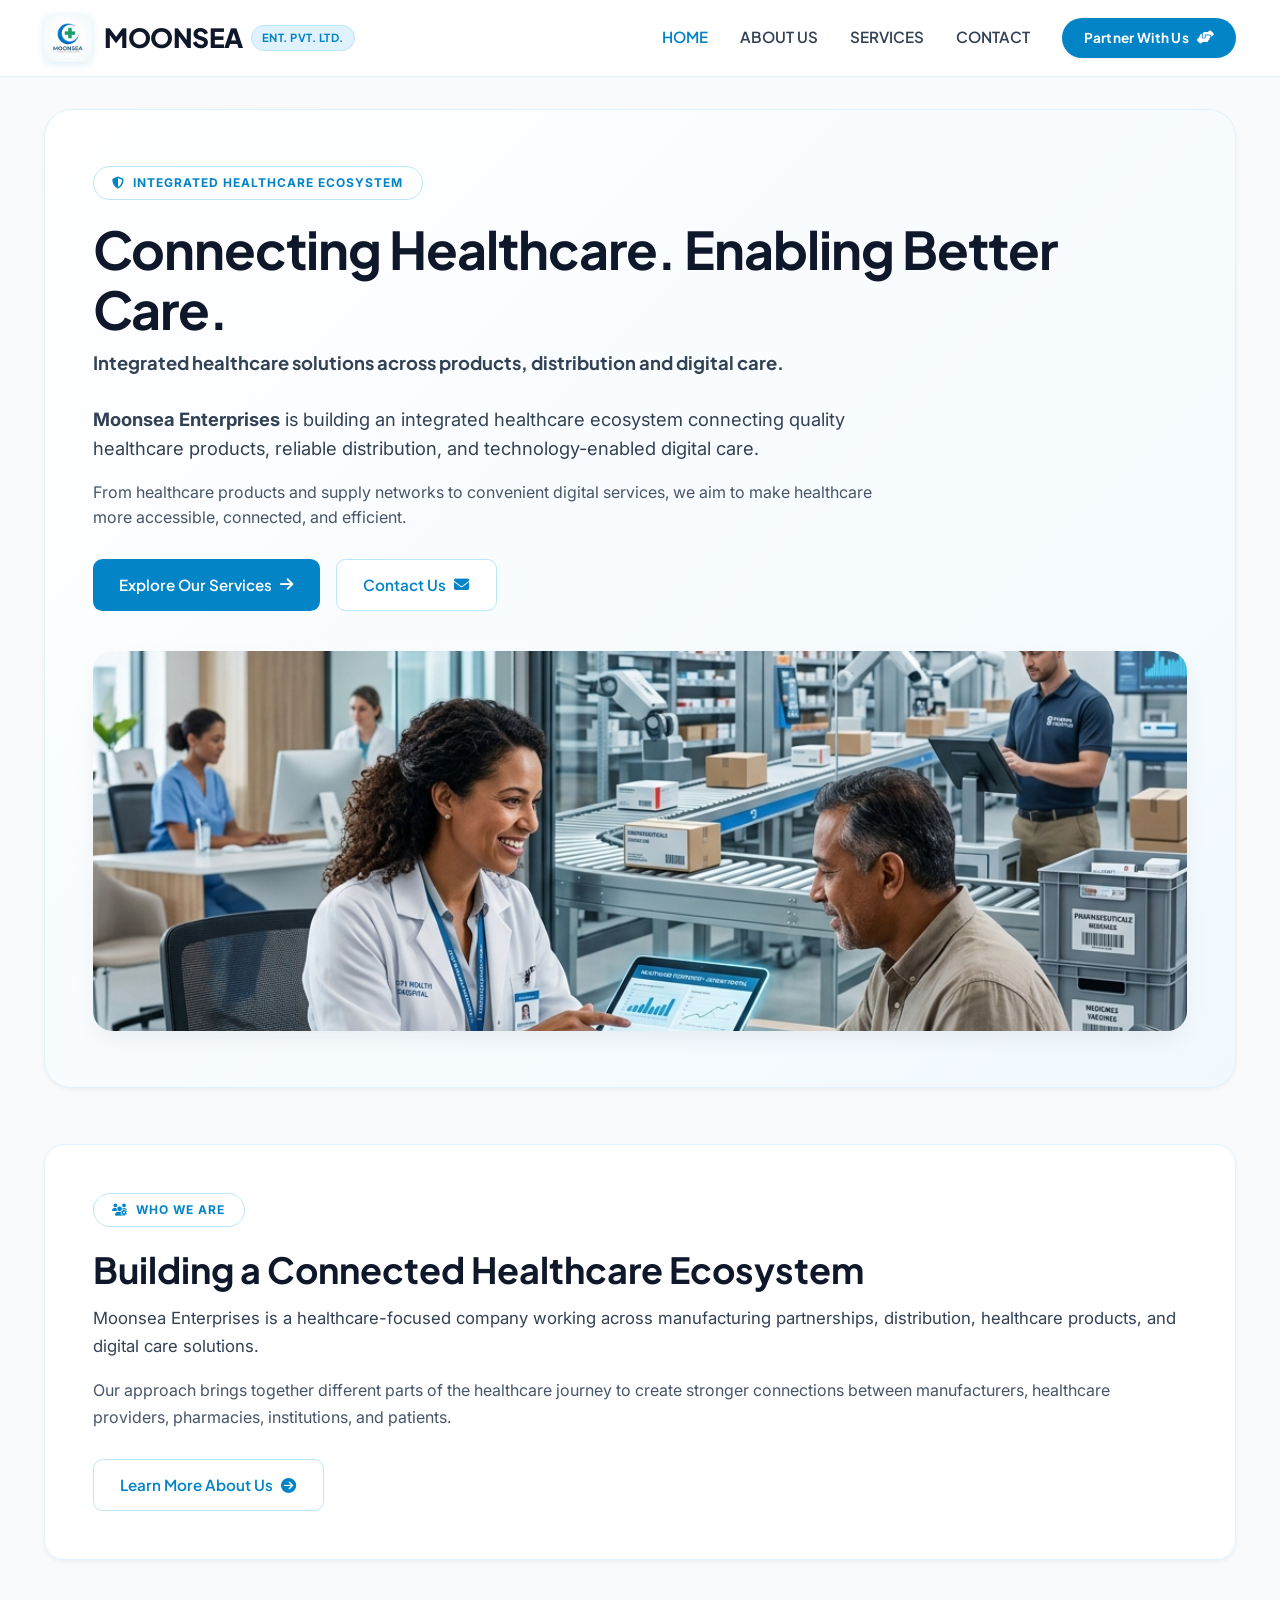
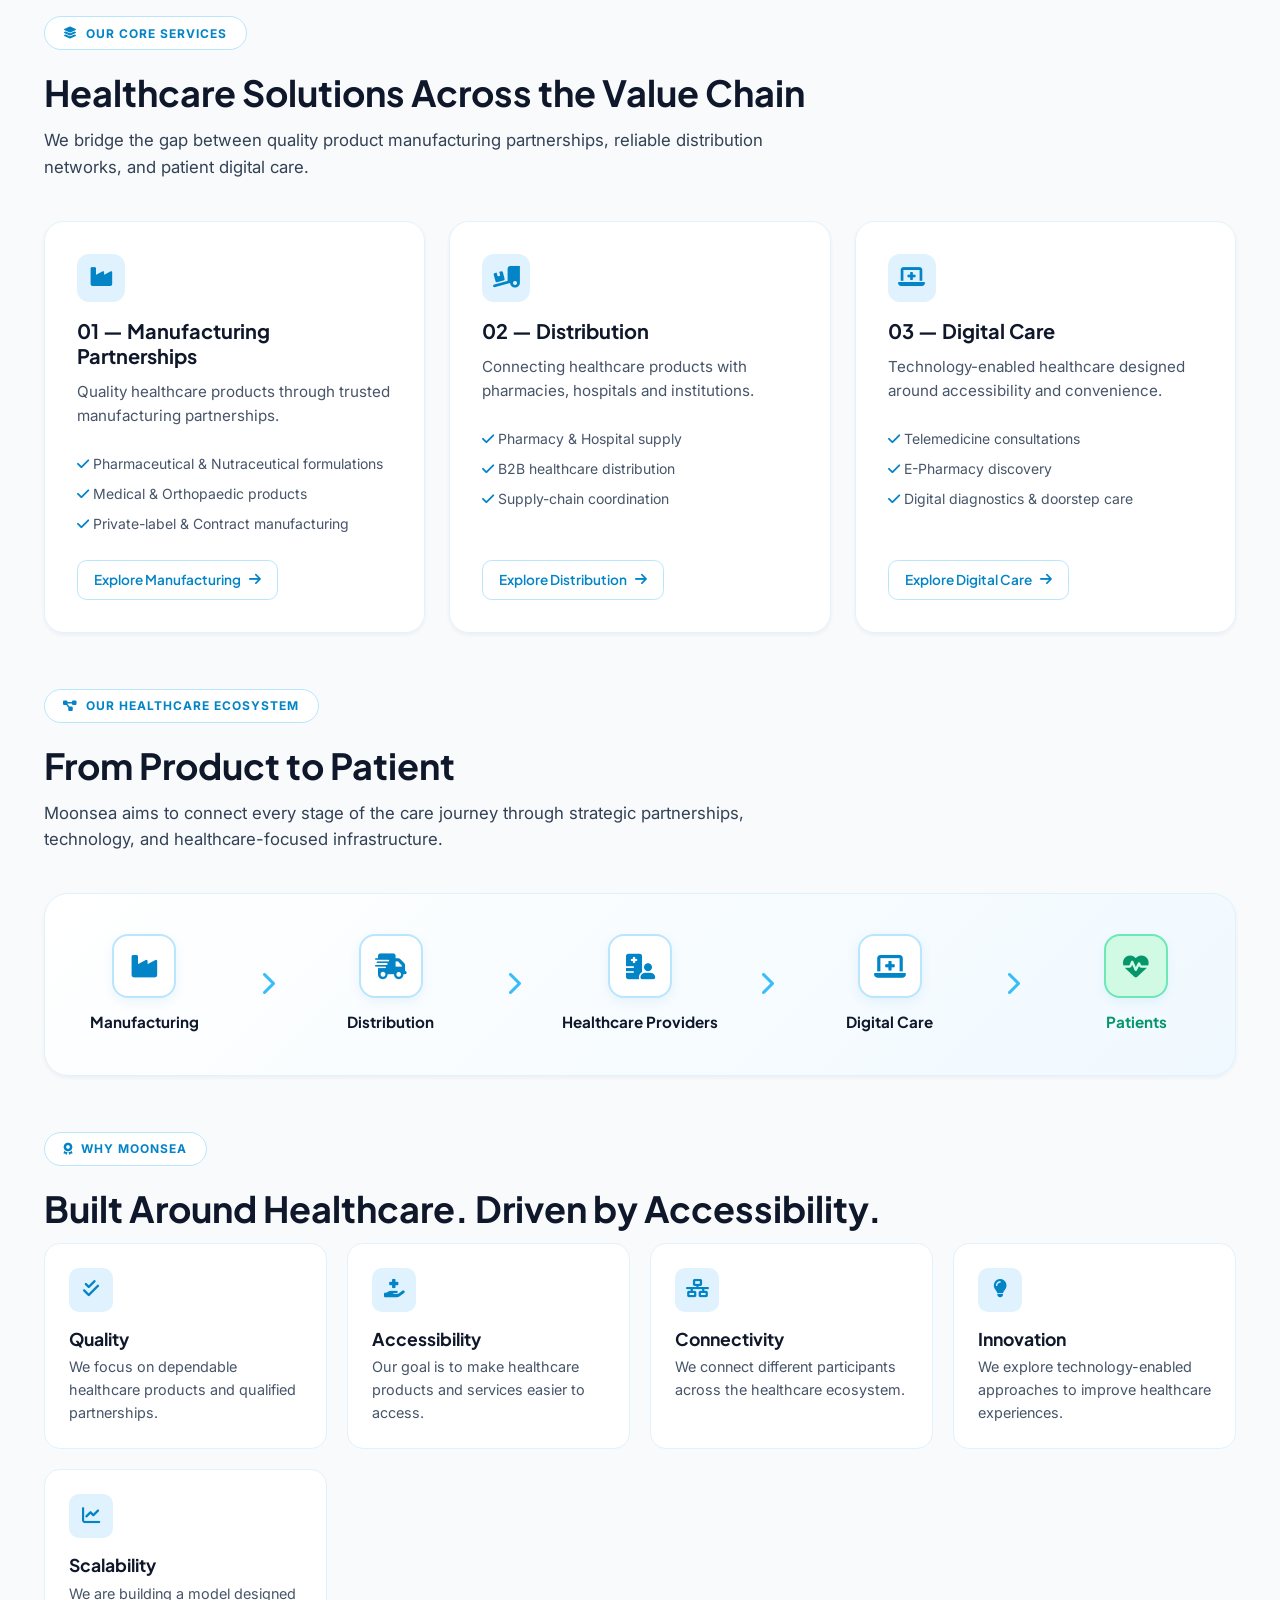
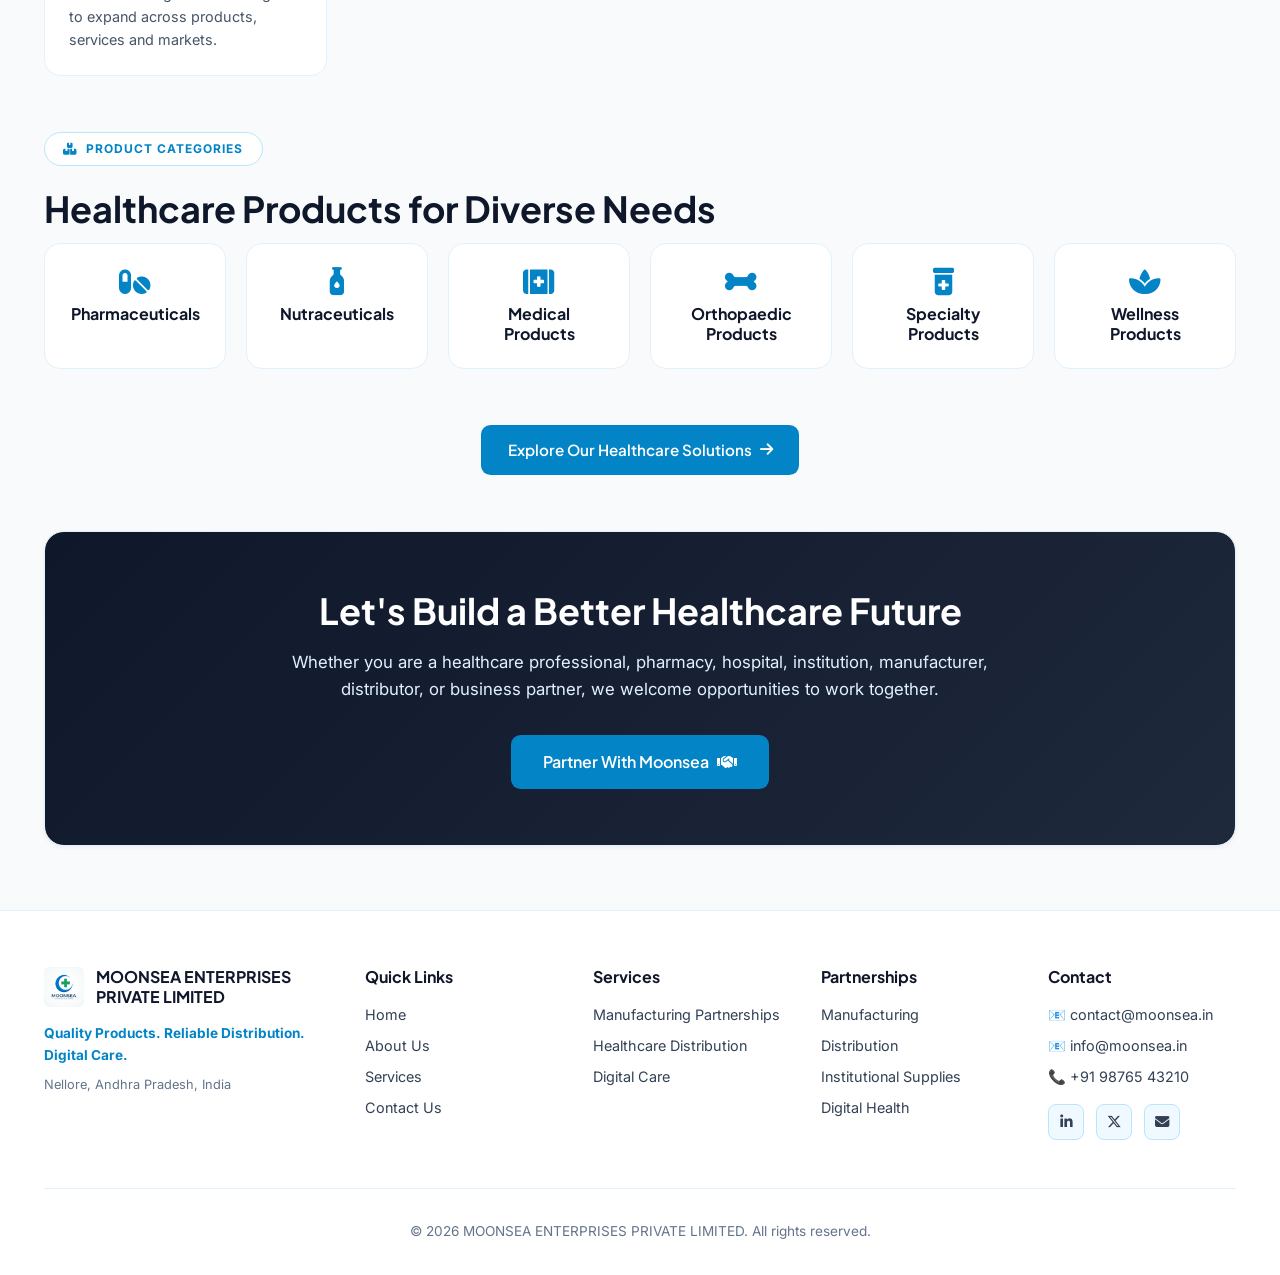
==== commit c09917ba: "Complete 19-point website perfection for MOONSEA ENTERPRISES PRIVATE LIMITED" ====
--- a/index.html
+++ b/index.html
@@ -3,9 +3,16 @@
 <head>
   <meta charset="utf-8"/>
   <meta name="viewport" content="width=device-width, initial-scale=1"/>
-  <title>MOONSEA ENTERPRISES PRIVATE LIMITED — Integrated Healthcare Company</title>
-  <meta name="description" content="Moonsea Enterprises is building an integrated healthcare ecosystem connecting quality healthcare products, reliable distribution, and technology-enabled digital care."/>
+  <title>Moonsea Enterprises | Integrated Healthcare Solutions</title>
+  <meta name="description" content="Moonsea Enterprises connects healthcare product manufacturing, reliable distribution, and technology-enabled digital care across India."/>
   
+  <!-- Open Graph / WhatsApp Preview Meta Tags -->
+  <meta property="og:type" content="website"/>
+  <meta property="og:url" content="https://moonsea.in/"/>
+  <meta property="og:title" content="Moonsea Enterprises | Integrated Healthcare Solutions"/>
+  <meta property="og:description" content="Connecting Healthcare. Enabling Better Care. Integrated healthcare solutions across products, distribution and digital care."/>
+  <meta property="og:image" content="assets/images/hero_ecosystem.png"/>
+
   <link rel="stylesheet" href="css/styles.css"/>
   <link rel="stylesheet" href="https://cdnjs.cloudflare.com/ajax/libs/font-awesome/6.5.2/css/all.min.css"/>
 </head>
@@ -62,6 +69,8 @@
             <i class="fa-solid fa-shield-halved"></i> Integrated Healthcare Ecosystem
           </span>
           <h1>Connecting Healthcare. Enabling Better Care.</h1>
+          <p class="hero-subtagline">Integrated healthcare solutions across products, distribution and digital care.</p>
+
           <p>
             <strong>Moonsea Enterprises</strong> is building an integrated healthcare ecosystem connecting quality healthcare products, reliable distribution, and technology-enabled digital care.
           </p>
@@ -92,11 +101,8 @@
       <p style="font-size: 1.05rem; color: #334155; line-height: 1.7; margin-bottom: 1rem;">
         Moonsea Enterprises is a healthcare-focused company working across manufacturing partnerships, distribution, healthcare products, and digital care solutions.
       </p>
-      <p style="font-size: 1rem; color: #475569; line-height: 1.7; margin-bottom: 1rem;">
+      <p style="font-size: 1rem; color: #475569; line-height: 1.7; margin-bottom: 1.75rem;">
         Our approach brings together different parts of the healthcare journey to create stronger connections between manufacturers, healthcare providers, pharmacies, institutions, and patients.
-      </p>
-      <p style="font-size: 1rem; color: #475569; line-height: 1.7; margin-bottom: 1.75rem;">
-        We believe the future of healthcare lies in combining quality products, dependable supply networks, and technology-driven services.
       </p>
 
       <a href="about.html" class="btn btn-outline">
@@ -109,20 +115,25 @@
       <span class="hero-pill"><i class="fa-solid fa-layer-group"></i> Our Core Services</span>
       <h2 class="section-title">Healthcare Solutions Across the Value Chain</h2>
       <p class="section-desc">
-        We bridge the gap between quality product manufacturing, reliable distribution networks, and patient digital care.
+        We bridge the gap between quality product manufacturing partnerships, reliable distribution networks, and patient digital care.
       </p>
 
       <div class="grid-3">
-        <!-- 01 — Manufacturing -->
+        <!-- 01 — Manufacturing Partnerships -->
         <article class="glass-card offering-card" style="display: flex; flex-direction: column; justify-content: space-between;">
           <div>
             <div style="width: 48px; height: 48px; border-radius: 12px; background: #e0f2fe; color: #0284c7; display: flex; align-items: center; justify-content: center; font-size: 1.35rem; margin-bottom: 1rem;">
               <i class="fa-solid fa-industry"></i>
             </div>
-            <h3 style="font-size: 1.25rem; color: #0f172a; margin-bottom: 0.75rem;">01 — Manufacturing</h3>
+            <h3 style="font-size: 1.25rem; color: #0f172a; margin-bottom: 0.75rem;">01 — Manufacturing Partnerships</h3>
             <p style="font-size: 0.95rem; color: #475569; line-height: 1.6; margin-bottom: 1.5rem;">
-              We work with qualified manufacturing partners to develop and supply pharmaceutical, nutraceutical, medical, orthopaedic and specialty healthcare products.
+              Quality healthcare products through trusted manufacturing partnerships.
             </p>
+            <ul style="list-style:none; font-size:0.875rem; color:#475569; display:flex; flex-direction:column; gap:0.5rem; margin-bottom:1.5rem;">
+              <li><i class="fa-solid fa-check text-brand-600 me-2" style="color:#0284c7;"></i> Pharmaceutical & Nutraceutical formulations</li>
+              <li><i class="fa-solid fa-check text-brand-600 me-2" style="color:#0284c7;"></i> Medical & Orthopaedic products</li>
+              <li><i class="fa-solid fa-check text-brand-600 me-2" style="color:#0284c7;"></i> Private-label & Contract manufacturing</li>
+            </ul>
           </div>
           <a href="services.html#manufacturing" class="btn btn-outline" style="align-self: start; padding: 0.5rem 1rem; font-size: 0.85rem;">
             Explore Manufacturing <i class="fa-solid fa-arrow-right"></i>
@@ -137,8 +148,13 @@
             </div>
             <h3 style="font-size: 1.25rem; color: #0f172a; margin-bottom: 0.75rem;">02 — Distribution</h3>
             <p style="font-size: 0.95rem; color: #475569; line-height: 1.6; margin-bottom: 1.5rem;">
-              We connect healthcare products with pharmacies, hospitals, clinics, institutions and other healthcare channels through an expanding distribution network.
+              Connecting healthcare products with pharmacies, hospitals and institutions.
             </p>
+            <ul style="list-style:none; font-size:0.875rem; color:#475569; display:flex; flex-direction:column; gap:0.5rem; margin-bottom:1.5rem;">
+              <li><i class="fa-solid fa-check me-2" style="color:#0284c7;"></i> Pharmacy & Hospital supply</li>
+              <li><i class="fa-solid fa-check me-2" style="color:#0284c7;"></i> B2B healthcare distribution</li>
+              <li><i class="fa-solid fa-check me-2" style="color:#0284c7;"></i> Supply-chain coordination</li>
+            </ul>
           </div>
           <a href="services.html#distribution" class="btn btn-outline" style="align-self: start; padding: 0.5rem 1rem; font-size: 0.85rem;">
             Explore Distribution <i class="fa-solid fa-arrow-right"></i>
@@ -153,8 +169,13 @@
             </div>
             <h3 style="font-size: 1.25rem; color: #0f172a; margin-bottom: 0.75rem;">03 — Digital Care</h3>
             <p style="font-size: 0.95rem; color: #475569; line-height: 1.6; margin-bottom: 1.5rem;">
-              We are developing technology-enabled healthcare services including telemedicine, e-pharmacy, diagnostics connectivity and doorstep healthcare solutions.
+              Technology-enabled healthcare designed around accessibility and convenience.
             </p>
+            <ul style="list-style:none; font-size:0.875rem; color:#475569; display:flex; flex-direction:column; gap:0.5rem; margin-bottom:1.5rem;">
+              <li><i class="fa-solid fa-check me-2" style="color:#0284c7;"></i> Telemedicine consultations</li>
+              <li><i class="fa-solid fa-check me-2" style="color:#0284c7;"></i> E-Pharmacy discovery</li>
+              <li><i class="fa-solid fa-check me-2" style="color:#0284c7;"></i> Digital diagnostics & doorstep care</li>
+            </ul>
           </div>
           <a href="services.html#digital-care" class="btn btn-outline" style="align-self: start; padding: 0.5rem 1rem; font-size: 0.85rem;">
             Explore Digital Care <i class="fa-solid fa-arrow-right"></i>
@@ -163,7 +184,7 @@
       </div>
     </section>
 
-    <!-- Section 4 — Our Healthcare Ecosystem Flow -->
+    <!-- Section 4 — Visual Healthcare Ecosystem -->
     <section style="margin-bottom: 3.5rem;">
       <span class="hero-pill"><i class="fa-solid fa-diagram-project"></i> Our Healthcare Ecosystem</span>
       <h2 class="section-title">From Product to Patient</h2>
@@ -171,34 +192,38 @@
         Moonsea aims to connect every stage of the care journey through strategic partnerships, technology, and healthcare-focused infrastructure.
       </p>
 
-      <div class="ecosystem-flow">
-        <div class="flow-step">
-          <div class="flow-icon"><i class="fa-solid fa-industry"></i></div>
-          <span class="flow-label">Manufacturing</span>
-        </div>
-        <div class="flow-arrow"><i class="fa-solid fa-chevron-right"></i></div>
-
-        <div class="flow-step">
-          <div class="flow-icon"><i class="fa-solid fa-truck-fast"></i></div>
-          <span class="flow-label">Distribution</span>
-        </div>
-        <div class="flow-arrow"><i class="fa-solid fa-chevron-right"></i></div>
-
-        <div class="flow-step">
-          <div class="flow-icon"><i class="fa-solid fa-hospital-user"></i></div>
-          <span class="flow-label">Pharmacies / Hospitals / Clinics</span>
-        </div>
-        <div class="flow-arrow"><i class="fa-solid fa-chevron-right"></i></div>
-
-        <div class="flow-step">
-          <div class="flow-icon"><i class="fa-solid fa-mobile-retro"></i></div>
-          <span class="flow-label">Digital Healthcare Services</span>
-        </div>
-        <div class="flow-arrow"><i class="fa-solid fa-chevron-right"></i></div>
-
-        <div class="flow-step">
-          <div class="flow-icon" style="background:#d1fae5; color:#059669; border-color:#6ee7b7;"><i class="fa-solid fa-heart-pulse"></i></div>
-          <span class="flow-label" style="color:#059669;">Patients</span>
+      <div class="ecosystem-flow-visual">
+        <div class="flow-node">
+          <div class="flow-node-icon"><i class="fa-solid fa-industry"></i></div>
+          <span class="flow-node-title">Manufacturing</span>
+        </div>
+
+        <div class="flow-connector"><i class="fa-solid fa-chevron-right"></i></div>
+
+        <div class="flow-node">
+          <div class="flow-node-icon"><i class="fa-solid fa-truck-fast"></i></div>
+          <span class="flow-node-title">Distribution</span>
+        </div>
+
+        <div class="flow-connector"><i class="fa-solid fa-chevron-right"></i></div>
+
+        <div class="flow-node">
+          <div class="flow-node-icon"><i class="fa-solid fa-hospital-user"></i></div>
+          <span class="flow-node-title">Healthcare Providers</span>
+        </div>
+
+        <div class="flow-connector"><i class="fa-solid fa-chevron-right"></i></div>
+
+        <div class="flow-node">
+          <div class="flow-node-icon"><i class="fa-solid fa-laptop-medical"></i></div>
+          <span class="flow-node-title">Digital Care</span>
+        </div>
+
+        <div class="flow-connector"><i class="fa-solid fa-chevron-right"></i></div>
+
+        <div class="flow-node">
+          <div class="flow-node-icon" style="background:#d1fae5; color:#059669; border-color:#6ee7b7;"><i class="fa-solid fa-heart-pulse"></i></div>
+          <span class="flow-node-title" style="color:#059669;">Patients</span>
         </div>
       </div>
     </section>
@@ -273,9 +298,9 @@
         </div>
       </div>
 
-      <div style="text-align: center; margin-top: 1.5rem;">
+      <div style="text-align: center; margin-top: 1.75rem;">
         <a href="services.html" class="btn btn-primary">
-          Explore Our Healthcare Portfolio <i class="fa-solid fa-arrow-right"></i>
+          Explore Our Healthcare Solutions <i class="fa-solid fa-arrow-right"></i>
         </a>
       </div>
     </section>
@@ -286,7 +311,7 @@
       <p style="max-width: 750px; margin: 0 auto 2rem; color: #e0f2fe; font-size: 1.05rem; line-height: 1.6;">
         Whether you are a healthcare professional, pharmacy, hospital, institution, manufacturer, distributor, or business partner, we welcome opportunities to work together.
       </p>
-      <a href="contact.html" class="btn btn-primary" style="background: #0284c7; padding: 0.9rem 2rem; font-size: 1rem;">
+      <a href="contact.html#partnership" class="btn btn-primary" style="background: #0284c7; padding: 0.9rem 2rem; font-size: 1rem;">
         Partner With Moonsea <i class="fa-solid fa-handshake"></i>
       </a>
     </section>
@@ -296,7 +321,7 @@
   <!-- ================= FOOTER ================= -->
   <footer class="site-footer">
     <div class="container">
-      <div class="footer-grid">
+      <div class="footer-5col">
         <div class="footer-col">
           <div style="display: flex; align-items: center; gap: 0.75rem; margin-bottom: 1rem;">
             <img src="assets/images/logo.png" alt="MOONSEA Logo" style="height: 40px; width: auto; border-radius: 6px;"/>
@@ -305,14 +330,13 @@
           <p style="font-size: 0.85rem; color: #0284c7; font-weight: 700; margin-bottom: 0.5rem;">
             Quality Products. Reliable Distribution. Digital Care.
           </p>
-          <p>Connecting Healthcare. Enabling Better Care.</p>
-          <p style="font-size: 0.8rem; color: #64748b; margin-top: 0.5rem;">
-            Registered Office: Nellore, Andhra Pradesh, India
+          <p style="font-size: 0.8rem; color: #64748b;">
+            Nellore, Andhra Pradesh, India
           </p>
         </div>
 
         <div class="footer-col">
-          <h4>Navigation</h4>
+          <h4>Quick Links</h4>
           <p><a href="index.html">Home</a></p>
           <p><a href="about.html">About Us</a></p>
           <p><a href="services.html">Services</a></p>
@@ -320,10 +344,30 @@
         </div>
 
         <div class="footer-col">
-          <h4>Core Pillars</h4>
-          <p>Manufacturing Partnerships</p>
-          <p>Healthcare Distribution</p>
-          <p>Digital Healthcare Services</p>
+          <h4>Services</h4>
+          <p><a href="services.html#manufacturing">Manufacturing Partnerships</a></p>
+          <p><a href="services.html#distribution">Healthcare Distribution</a></p>
+          <p><a href="services.html#digital-care">Digital Care</a></p>
+        </div>
+
+        <div class="footer-col">
+          <h4>Partnerships</h4>
+          <p><a href="contact.html#partnership">Manufacturing</a></p>
+          <p><a href="contact.html#partnership">Distribution</a></p>
+          <p><a href="contact.html#partnership">Institutional Supplies</a></p>
+          <p><a href="contact.html#partnership">Digital Health</a></p>
+        </div>
+
+        <div class="footer-col">
+          <h4>Contact</h4>
+          <p>📧 <a href="mailto:contact@moonsea.in">contact@moonsea.in</a></p>
+          <p>📧 <a href="mailto:info@moonsea.in">info@moonsea.in</a></p>
+          <p style="margin-top:0.5rem;">📞 <a href="tel:+919876543210">+91 98765 43210</a></p>
+          <div class="footer-socials">
+            <a href="https://linkedin.com" target="_blank" class="social-icon" aria-label="LinkedIn"><i class="fa-brands fa-linkedin-in"></i></a>
+            <a href="https://twitter.com" target="_blank" class="social-icon" aria-label="Twitter"><i class="fa-brands fa-x-twitter"></i></a>
+            <a href="mailto:contact@moonsea.in" class="social-icon" aria-label="Email"><i class="fa-solid fa-envelope"></i></a>
+          </div>
         </div>
       </div>
 
--- a/css/styles.css
+++ b/css/styles.css
@@ -1,6 +1,6 @@
 /* ==========================================================================
    MOONSEA ENTERPRISES PRIVATE LIMITED
-   Master CSS - 4-Page Corporate Healthcare Ecosystem Architecture
+   Master CSS - Refined Corporate Healthcare Ecosystem Architecture
    ========================================================================== */
 
 @import url('https://fonts.googleapis.com/css2?family=Inter:wght@300;400;500;600;700&family=Plus+Jakarta+Sans:wght@400;500;600;700;800&display=swap');
@@ -16,6 +16,7 @@
   --brand-50: #f0f9ff;
   --emerald-600: #059669;
   --emerald-100: #d1fae5;
+  --whatsapp-green: #25D366;
   --slate-900: #0f172a;
   --slate-700: #334155;
   --slate-600: #475569;
@@ -78,7 +79,7 @@
   position: sticky;
   top: 0;
   z-index: 1000;
-  background: rgba(255, 255, 255, 0.94);
+  background: rgba(255, 255, 255, 0.95);
   backdrop-filter: blur(12px);
   -webkit-backdrop-filter: blur(12px);
   border-bottom: 1px solid var(--brand-100);
@@ -217,9 +218,17 @@
 .hero-grid h1 {
   font-size: 3.25rem;
   color: var(--brand-900);
-  margin-bottom: 1.25rem;
+  margin-bottom: 0.5rem;
   letter-spacing: -1px;
   line-height: 1.15;
+}
+
+.hero-subtagline {
+  font-family: var(--font-heading);
+  font-size: 1.2rem;
+  font-weight: 700;
+  color: var(--brand-700);
+  margin-bottom: 1.25rem;
 }
 
 .hero-grid p {
@@ -272,6 +281,18 @@
 .btn-outline:hover {
   border-color: var(--brand-500);
   background: var(--brand-50);
+}
+
+.btn-whatsapp {
+  background: var(--whatsapp-green);
+  color: #ffffff !important;
+  font-weight: 700;
+}
+
+.btn-whatsapp:hover {
+  background: #1eb956;
+  transform: translateY(-2px);
+  box-shadow: 0 4px 15px rgba(37, 211, 102, 0.3);
 }
 
 /* ================= CARDS & GRIDS ================= */
@@ -319,54 +340,63 @@
   margin-bottom: 3.5rem;
 }
 
-/* ================= ECOSYSTEM FLOW DIAGRAM ================= */
-.ecosystem-flow {
+/* ================= VISUAL ECOSYSTEM FLOW DIAGRAM ================= */
+.ecosystem-flow-visual {
   display: flex;
   align-items: center;
   justify-content: space-between;
-  gap: 0.75rem;
-  background: #ffffff;
+  gap: 1rem;
+  background: linear-gradient(135deg, #ffffff 0%, #f0f9ff 100%);
   border: 1px solid var(--brand-100);
-  border-radius: 1.25rem;
-  padding: 2rem 1.5rem;
+  border-radius: 1.5rem;
+  padding: 2.5rem 1.5rem;
   margin-top: 2rem;
   margin-bottom: 3.5rem;
   overflow-x: auto;
   box-shadow: var(--shadow-sm);
 }
 
-.flow-step {
+.flow-node {
   display: flex;
   flex-direction: column;
   align-items: center;
   text-align: center;
-  gap: 0.5rem;
-  min-width: 140px;
-}
-
-.flow-icon {
-  width: 56px;
-  height: 56px;
-  border-radius: 50%;
-  background: var(--brand-50);
-  border: 1px solid var(--brand-200);
+  gap: 0.75rem;
+  min-width: 150px;
+  position: relative;
+}
+
+.flow-node-icon {
+  width: 64px;
+  height: 64px;
+  border-radius: 16px;
+  background: #ffffff;
+  border: 2px solid var(--brand-200);
   color: var(--brand-700);
   display: flex;
   align-items: center;
   justify-content: center;
-  font-size: 1.35rem;
-}
-
-.flow-label {
-  font-family: var(--font-heading);
-  font-weight: 700;
-  font-size: 0.875rem;
-  color: var(--brand-900);
-}
-
-.flow-arrow {
+  font-size: 1.6rem;
+  box-shadow: 0 4px 12px rgba(2, 132, 199, 0.08);
+  transition: var(--transition);
+}
+
+.flow-node:hover .flow-node-icon {
+  border-color: var(--brand-600);
+  transform: translateY(-3px);
+  box-shadow: 0 8px 20px rgba(2, 132, 199, 0.15);
+}
+
+.flow-node-title {
+  font-family: var(--font-heading);
+  font-weight: 700;
+  font-size: 0.95rem;
+  color: var(--brand-900);
+}
+
+.flow-connector {
   color: var(--brand-500);
-  font-size: 1.2rem;
+  font-size: 1.5rem;
   flex-shrink: 0;
 }
 
@@ -405,45 +435,7 @@
   margin-bottom: 1rem;
 }
 
-/* ================= WHO WE SERVE TABLE ================= */
-.table-container {
-  width: 100%;
-  overflow-x: auto;
-  border-radius: 1rem;
-  border: 1px solid var(--brand-100);
-  background: #ffffff;
-  margin-bottom: 3.5rem;
-  box-shadow: var(--shadow-sm);
-}
-
-.serve-table {
-  width: 100%;
-  border-collapse: collapse;
-  text-align: left;
-}
-
-.serve-table th {
-  background: var(--brand-50);
-  font-family: var(--font-heading);
-  font-weight: 700;
-  font-size: 0.9rem;
-  color: var(--brand-900);
-  padding: 1rem 1.5rem;
-  border-bottom: 1px solid var(--brand-100);
-}
-
-.serve-table td {
-  padding: 1rem 1.5rem;
-  border-bottom: 1px solid #f1f5f9;
-  font-size: 0.925rem;
-  color: var(--slate-700);
-}
-
-.serve-table tr:last-child td {
-  border-bottom: none;
-}
-
-/* ================= FORM CONTROLS ================= */
+/* ================= FORM CONTROLS & ALERTS ================= */
 .form-group {
   display: flex;
   flex-direction: column;
@@ -475,6 +467,27 @@
   box-shadow: 0 0 0 3px rgba(14, 165, 233, 0.15);
 }
 
+.alert-banner {
+  padding: 1rem 1.25rem;
+  border-radius: 0.5rem;
+  font-size: 0.925rem;
+  font-weight: 600;
+  display: none;
+  margin-bottom: 1rem;
+}
+
+.alert-success {
+  background: #d1fae5;
+  color: #065f46;
+  border: 1px solid #6ee7b7;
+}
+
+.alert-error {
+  background: #fee2e2;
+  color: #991b1b;
+  border: 1px solid #fca5a5;
+}
+
 /* ================= FOOTER ================= */
 .site-footer {
   border-top: 1px solid var(--brand-100);
@@ -483,10 +496,10 @@
   margin-top: 4rem;
 }
 
-.footer-grid {
+.footer-5col {
   display: grid;
-  grid-template-columns: 1.5fr repeat(2, 1fr);
-  gap: 3rem;
+  grid-template-columns: 1.5fr repeat(4, 1fr);
+  gap: 2.5rem;
   font-size: 0.9rem;
   color: var(--slate-600);
 }
@@ -502,11 +515,36 @@
 }
 
 .footer-col a {
-  color: var(--brand-700);
+  color: var(--slate-700);
 }
 
 .footer-col a:hover {
+  color: var(--brand-700);
   text-decoration: underline;
+}
+
+.footer-socials {
+  display: flex;
+  gap: 0.75rem;
+  margin-top: 1rem;
+}
+
+.social-icon {
+  width: 36px;
+  height: 36px;
+  border-radius: 8px;
+  background: var(--brand-50);
+  border: 1px solid var(--brand-200);
+  color: var(--brand-700);
+  display: flex;
+  align-items: center;
+  justify-content: center;
+  transition: var(--transition);
+}
+
+.social-icon:hover {
+  background: var(--brand-700);
+  color: #ffffff;
 }
 
 .footer-bottom {
@@ -532,7 +570,13 @@
   .hero-grid {
     padding: 2rem 1.5rem;
   }
-  .footer-grid {
+  .footer-5col {
+    grid-template-columns: 1fr 1fr;
+  }
+}
+
+@media (max-width: 600px) {
+  .footer-5col {
     grid-template-columns: 1fr;
   }
 }
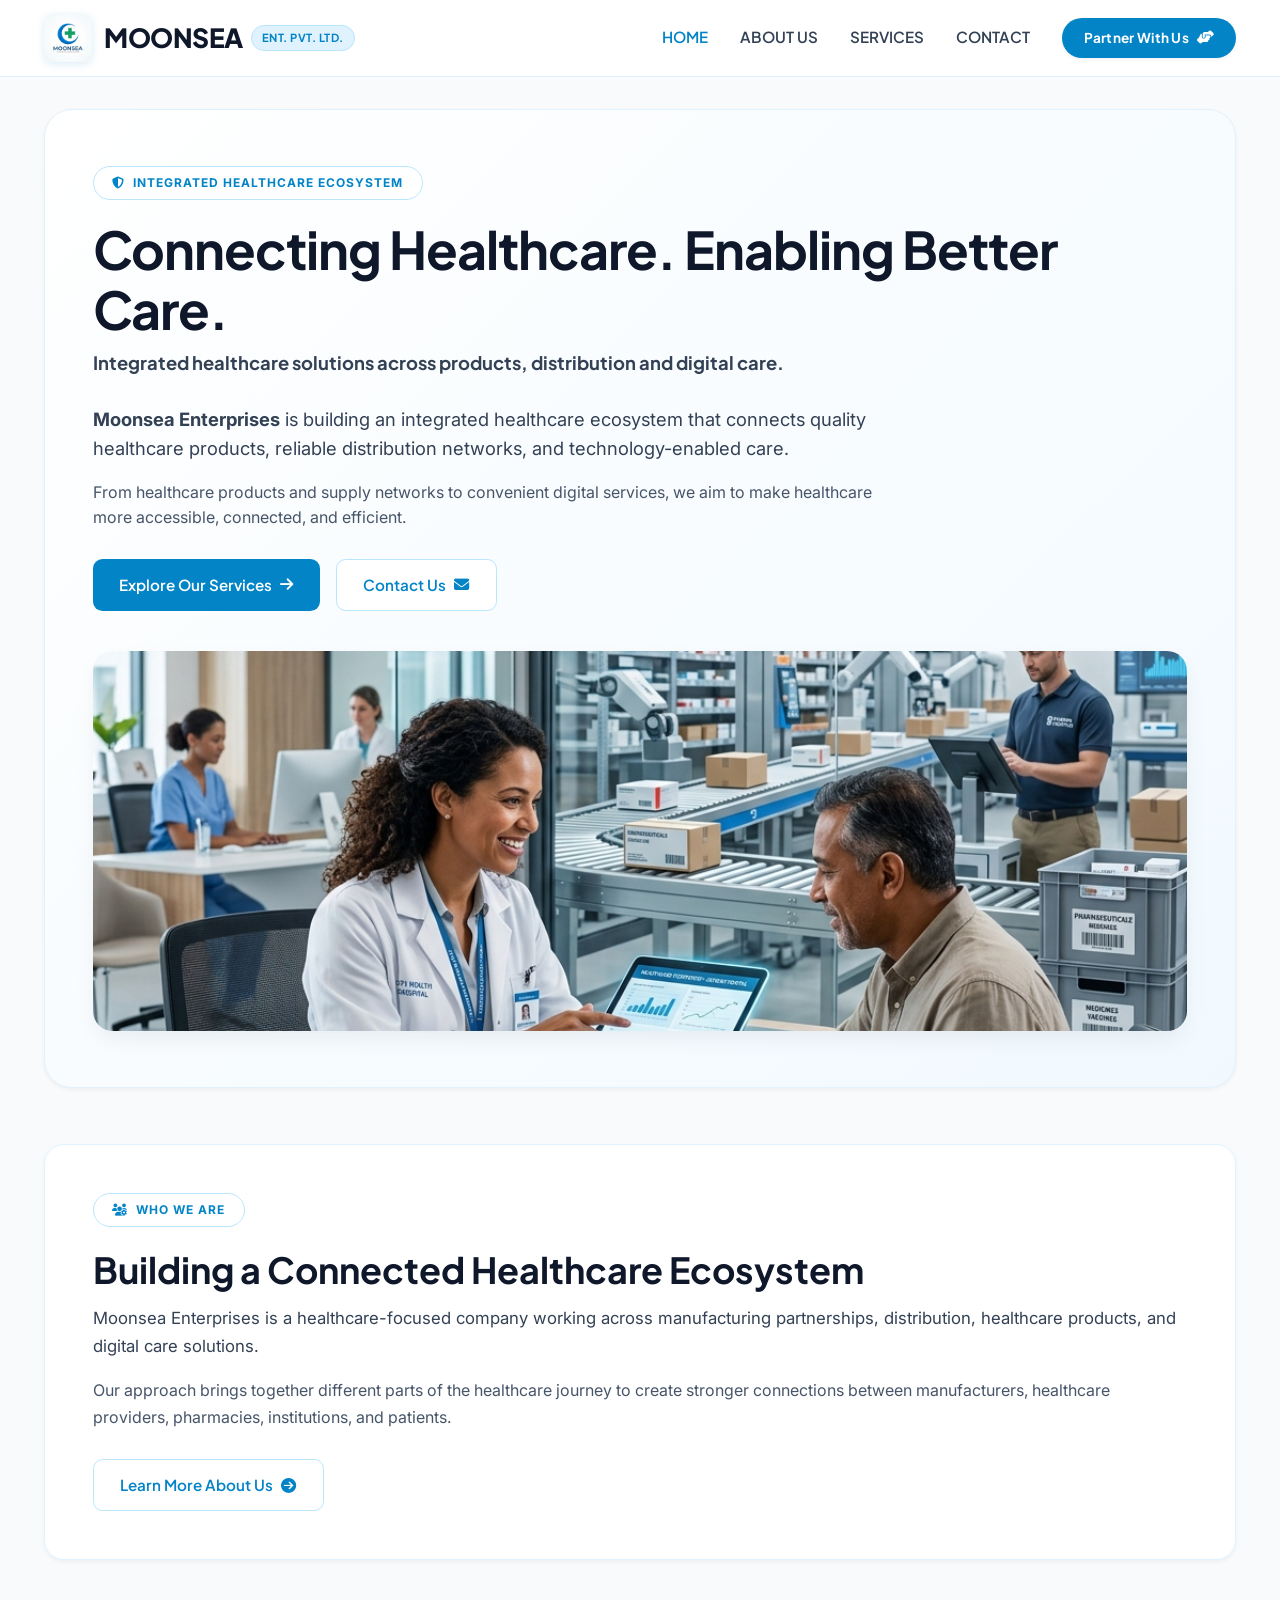
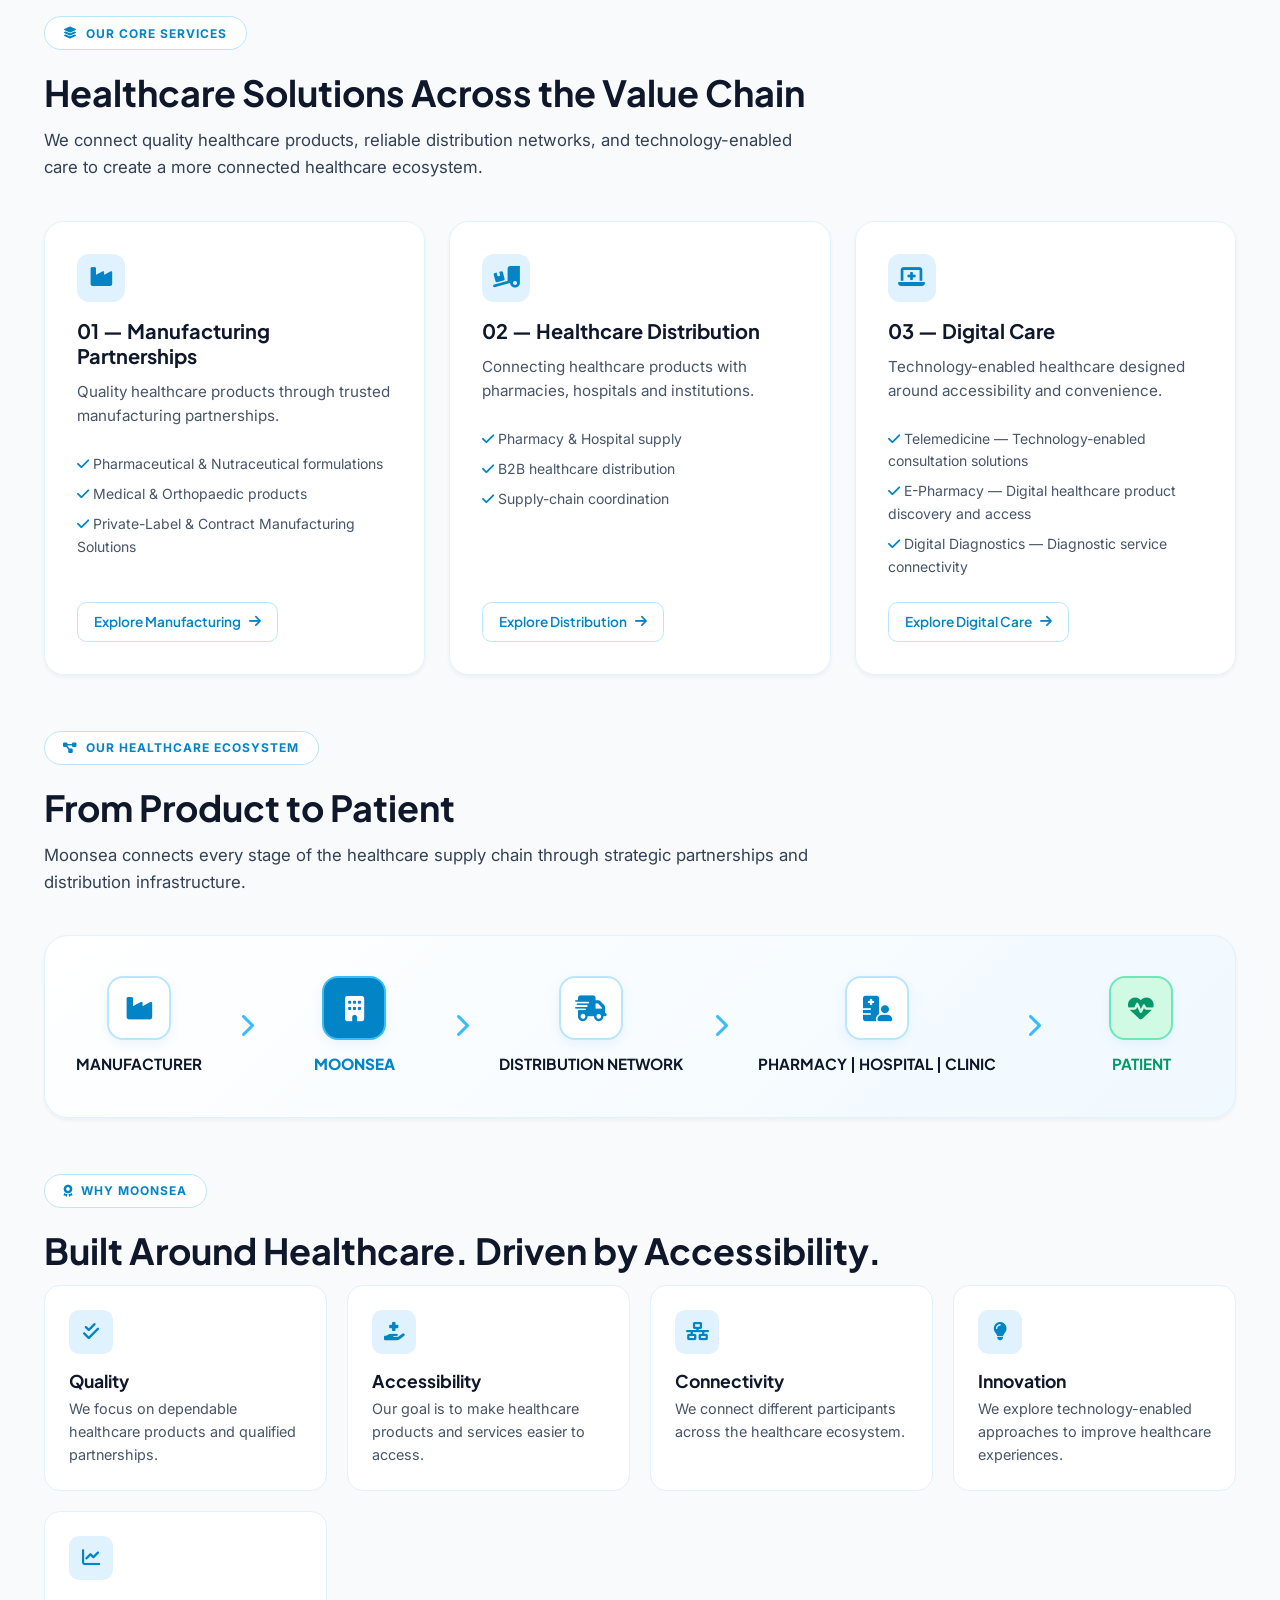
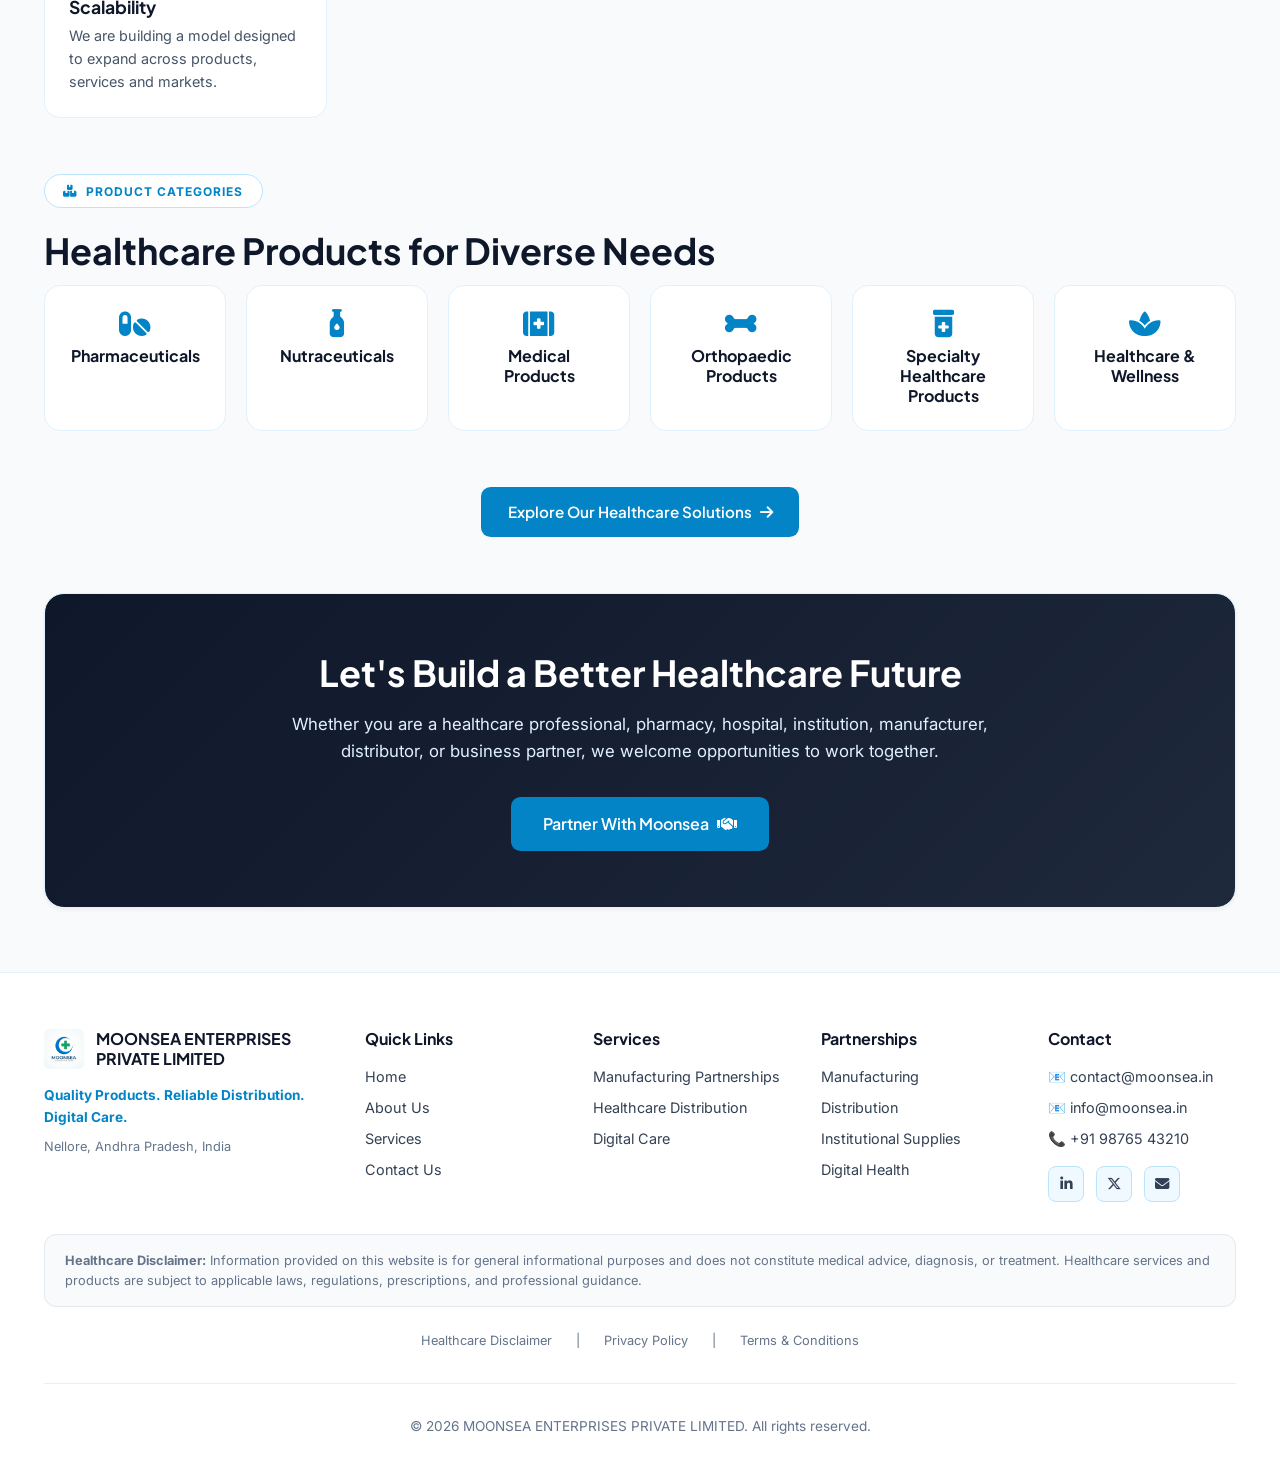
==== commit 9b2705c6: "Implement 17-point corporate website refinement for Moonsea Enterprises" ====
--- a/index.html
+++ b/index.html
@@ -72,7 +72,7 @@
           <p class="hero-subtagline">Integrated healthcare solutions across products, distribution and digital care.</p>
 
           <p>
-            <strong>Moonsea Enterprises</strong> is building an integrated healthcare ecosystem connecting quality healthcare products, reliable distribution, and technology-enabled digital care.
+            <strong>Moonsea Enterprises</strong> is building an integrated healthcare ecosystem that connects quality healthcare products, reliable distribution networks, and technology-enabled care.
           </p>
           <p style="font-size: 1rem; color: #475569; margin-top: -0.75rem; margin-bottom: 1.75rem;">
             From healthcare products and supply networks to convenient digital services, we aim to make healthcare more accessible, connected, and efficient.
@@ -115,7 +115,7 @@
       <span class="hero-pill"><i class="fa-solid fa-layer-group"></i> Our Core Services</span>
       <h2 class="section-title">Healthcare Solutions Across the Value Chain</h2>
       <p class="section-desc">
-        We bridge the gap between quality product manufacturing partnerships, reliable distribution networks, and patient digital care.
+        We connect quality healthcare products, reliable distribution networks, and technology-enabled care to create a more connected healthcare ecosystem.
       </p>
 
       <div class="grid-3">
@@ -130,9 +130,9 @@
               Quality healthcare products through trusted manufacturing partnerships.
             </p>
             <ul style="list-style:none; font-size:0.875rem; color:#475569; display:flex; flex-direction:column; gap:0.5rem; margin-bottom:1.5rem;">
-              <li><i class="fa-solid fa-check text-brand-600 me-2" style="color:#0284c7;"></i> Pharmaceutical & Nutraceutical formulations</li>
-              <li><i class="fa-solid fa-check text-brand-600 me-2" style="color:#0284c7;"></i> Medical & Orthopaedic products</li>
-              <li><i class="fa-solid fa-check text-brand-600 me-2" style="color:#0284c7;"></i> Private-label & Contract manufacturing</li>
+              <li><i class="fa-solid fa-check me-2" style="color:#0284c7;"></i> Pharmaceutical & Nutraceutical formulations</li>
+              <li><i class="fa-solid fa-check me-2" style="color:#0284c7;"></i> Medical & Orthopaedic products</li>
+              <li><i class="fa-solid fa-check me-2" style="color:#0284c7;"></i> Private-Label & Contract Manufacturing Solutions</li>
             </ul>
           </div>
           <a href="services.html#manufacturing" class="btn btn-outline" style="align-self: start; padding: 0.5rem 1rem; font-size: 0.85rem;">
@@ -146,7 +146,7 @@
             <div style="width: 48px; height: 48px; border-radius: 12px; background: #e0f2fe; color: #0284c7; display: flex; align-items: center; justify-content: center; font-size: 1.35rem; margin-bottom: 1rem;">
               <i class="fa-solid fa-truck-ramp-box"></i>
             </div>
-            <h3 style="font-size: 1.25rem; color: #0f172a; margin-bottom: 0.75rem;">02 — Distribution</h3>
+            <h3 style="font-size: 1.25rem; color: #0f172a; margin-bottom: 0.75rem;">02 — Healthcare Distribution</h3>
             <p style="font-size: 0.95rem; color: #475569; line-height: 1.6; margin-bottom: 1.5rem;">
               Connecting healthcare products with pharmacies, hospitals and institutions.
             </p>
@@ -172,9 +172,9 @@
               Technology-enabled healthcare designed around accessibility and convenience.
             </p>
             <ul style="list-style:none; font-size:0.875rem; color:#475569; display:flex; flex-direction:column; gap:0.5rem; margin-bottom:1.5rem;">
-              <li><i class="fa-solid fa-check me-2" style="color:#0284c7;"></i> Telemedicine consultations</li>
-              <li><i class="fa-solid fa-check me-2" style="color:#0284c7;"></i> E-Pharmacy discovery</li>
-              <li><i class="fa-solid fa-check me-2" style="color:#0284c7;"></i> Digital diagnostics & doorstep care</li>
+              <li><i class="fa-solid fa-check me-2" style="color:#0284c7;"></i> Telemedicine — Technology-enabled consultation solutions</li>
+              <li><i class="fa-solid fa-check me-2" style="color:#0284c7;"></i> E-Pharmacy — Digital healthcare product discovery and access</li>
+              <li><i class="fa-solid fa-check me-2" style="color:#0284c7;"></i> Digital Diagnostics — Diagnostic service connectivity</li>
             </ul>
           </div>
           <a href="services.html#digital-care" class="btn btn-outline" style="align-self: start; padding: 0.5rem 1rem; font-size: 0.85rem;">
@@ -184,46 +184,46 @@
       </div>
     </section>
 
-    <!-- Section 4 — Visual Healthcare Ecosystem -->
+    <!-- Section 4 — Visual Supply Chain Flow -->
     <section style="margin-bottom: 3.5rem;">
       <span class="hero-pill"><i class="fa-solid fa-diagram-project"></i> Our Healthcare Ecosystem</span>
       <h2 class="section-title">From Product to Patient</h2>
       <p class="section-desc">
-        Moonsea aims to connect every stage of the care journey through strategic partnerships, technology, and healthcare-focused infrastructure.
+        Moonsea connects every stage of the healthcare supply chain through strategic partnerships and distribution infrastructure.
       </p>
 
       <div class="ecosystem-flow-visual">
         <div class="flow-node">
           <div class="flow-node-icon"><i class="fa-solid fa-industry"></i></div>
-          <span class="flow-node-title">Manufacturing</span>
+          <span class="flow-node-title">MANUFACTURER</span>
+        </div>
+
+        <div class="flow-connector"><i class="fa-solid fa-chevron-right"></i></div>
+
+        <div class="flow-node moonsea-highlight">
+          <div class="flow-node-icon"><i class="fa-solid fa-building flex-shrink-0"></i></div>
+          <span class="flow-node-title" style="color:#0284c7; font-weight:800;">MOONSEA</span>
         </div>
 
         <div class="flow-connector"><i class="fa-solid fa-chevron-right"></i></div>
 
         <div class="flow-node">
           <div class="flow-node-icon"><i class="fa-solid fa-truck-fast"></i></div>
-          <span class="flow-node-title">Distribution</span>
+          <span class="flow-node-title">DISTRIBUTION NETWORK</span>
         </div>
 
         <div class="flow-connector"><i class="fa-solid fa-chevron-right"></i></div>
 
         <div class="flow-node">
           <div class="flow-node-icon"><i class="fa-solid fa-hospital-user"></i></div>
-          <span class="flow-node-title">Healthcare Providers</span>
-        </div>
-
-        <div class="flow-connector"><i class="fa-solid fa-chevron-right"></i></div>
-
-        <div class="flow-node">
-          <div class="flow-node-icon"><i class="fa-solid fa-laptop-medical"></i></div>
-          <span class="flow-node-title">Digital Care</span>
+          <span class="flow-node-title">PHARMACY | HOSPITAL | CLINIC</span>
         </div>
 
         <div class="flow-connector"><i class="fa-solid fa-chevron-right"></i></div>
 
         <div class="flow-node">
           <div class="flow-node-icon" style="background:#d1fae5; color:#059669; border-color:#6ee7b7;"><i class="fa-solid fa-heart-pulse"></i></div>
-          <span class="flow-node-title" style="color:#059669;">Patients</span>
+          <span class="flow-node-title" style="color:#059669;">PATIENT</span>
         </div>
       </div>
     </section>
@@ -290,11 +290,11 @@
         </div>
         <div class="value-card" style="text-align:center;">
           <i class="fa-solid fa-prescription-bottle-medical" style="font-size: 1.75rem; color:#0284c7; margin-bottom: 0.5rem;"></i>
-          <h4 style="font-size: 1rem;">Specialty Products</h4>
+          <h4 style="font-size: 1rem;">Specialty Healthcare Products</h4>
         </div>
         <div class="value-card" style="text-align:center;">
           <i class="fa-solid fa-spa" style="font-size: 1.75rem; color:#0284c7; margin-bottom: 0.5rem;"></i>
-          <h4 style="font-size: 1rem;">Wellness Products</h4>
+          <h4 style="font-size: 1rem;">Healthcare & Wellness</h4>
         </div>
       </div>
 
@@ -371,6 +371,17 @@
         </div>
       </div>
 
+      <!-- Legal Disclaimer & Links -->
+      <div class="disclaimer-box">
+        <strong>Healthcare Disclaimer:</strong> Information provided on this website is for general informational purposes and does not constitute medical advice, diagnosis, or treatment. Healthcare services and products are subject to applicable laws, regulations, prescriptions, and professional guidance.
+      </div>
+
+      <div class="footer-legal-links">
+        <a href="#disclaimer">Healthcare Disclaimer</a> |
+        <a href="#privacy">Privacy Policy</a> |
+        <a href="#terms">Terms & Conditions</a>
+      </div>
+
       <div class="footer-bottom">
         <p>&copy; 2026 MOONSEA ENTERPRISES PRIVATE LIMITED. All rights reserved.</p>
       </div>
--- a/css/styles.css
+++ b/css/styles.css
@@ -362,7 +362,7 @@
   align-items: center;
   text-align: center;
   gap: 0.75rem;
-  min-width: 150px;
+  min-width: 140px;
   position: relative;
 }
 
@@ -381,6 +381,12 @@
   transition: var(--transition);
 }
 
+.flow-node.moonsea-highlight .flow-node-icon {
+  background: var(--brand-700);
+  color: #ffffff;
+  border-color: var(--brand-500);
+}
+
 .flow-node:hover .flow-node-icon {
   border-color: var(--brand-600);
   transform: translateY(-3px);
@@ -433,6 +439,18 @@
   justify-content: center;
   font-size: 1.15rem;
   margin-bottom: 1rem;
+}
+
+/* ================= DISCLAIMER BOX ================= */
+.disclaimer-box {
+  background: #f8fafc;
+  border: 1px solid #e2e8f0;
+  border-radius: 0.75rem;
+  padding: 1rem 1.25rem;
+  font-size: 0.8rem;
+  color: #64748b;
+  line-height: 1.5;
+  margin-top: 2rem;
 }
 
 /* ================= FORM CONTROLS & ALERTS ================= */
@@ -547,10 +565,23 @@
   color: #ffffff;
 }
 
+.footer-legal-links {
+  display: flex;
+  justify-content: center;
+  gap: 1.5rem;
+  margin-top: 1.5rem;
+  font-size: 0.8rem;
+  color: var(--slate-500);
+}
+
+.footer-legal-links a:hover {
+  text-decoration: underline;
+}
+
 .footer-bottom {
   text-align: center;
   padding-top: 2rem;
-  margin-top: 3rem;
+  margin-top: 2rem;
   border-top: 1px solid var(--brand-100);
   font-size: 0.85rem;
   color: var(--slate-500);
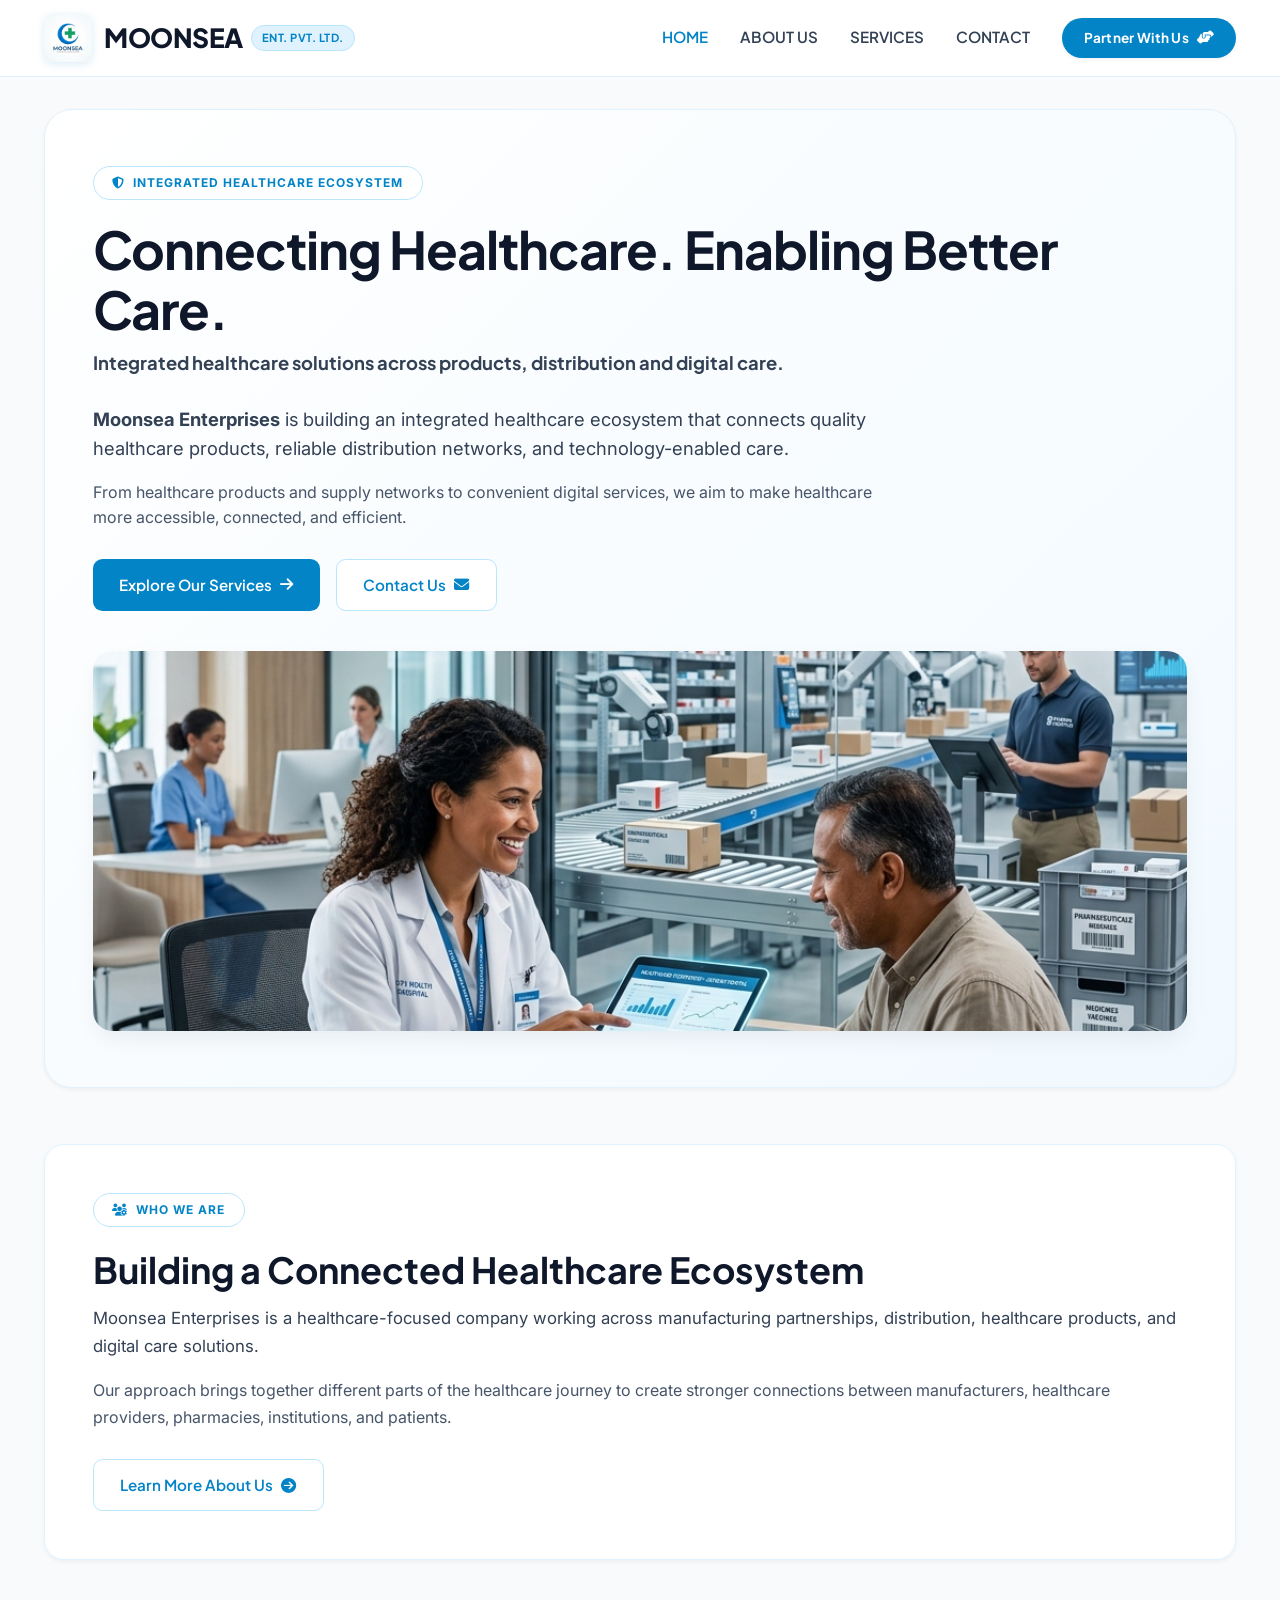
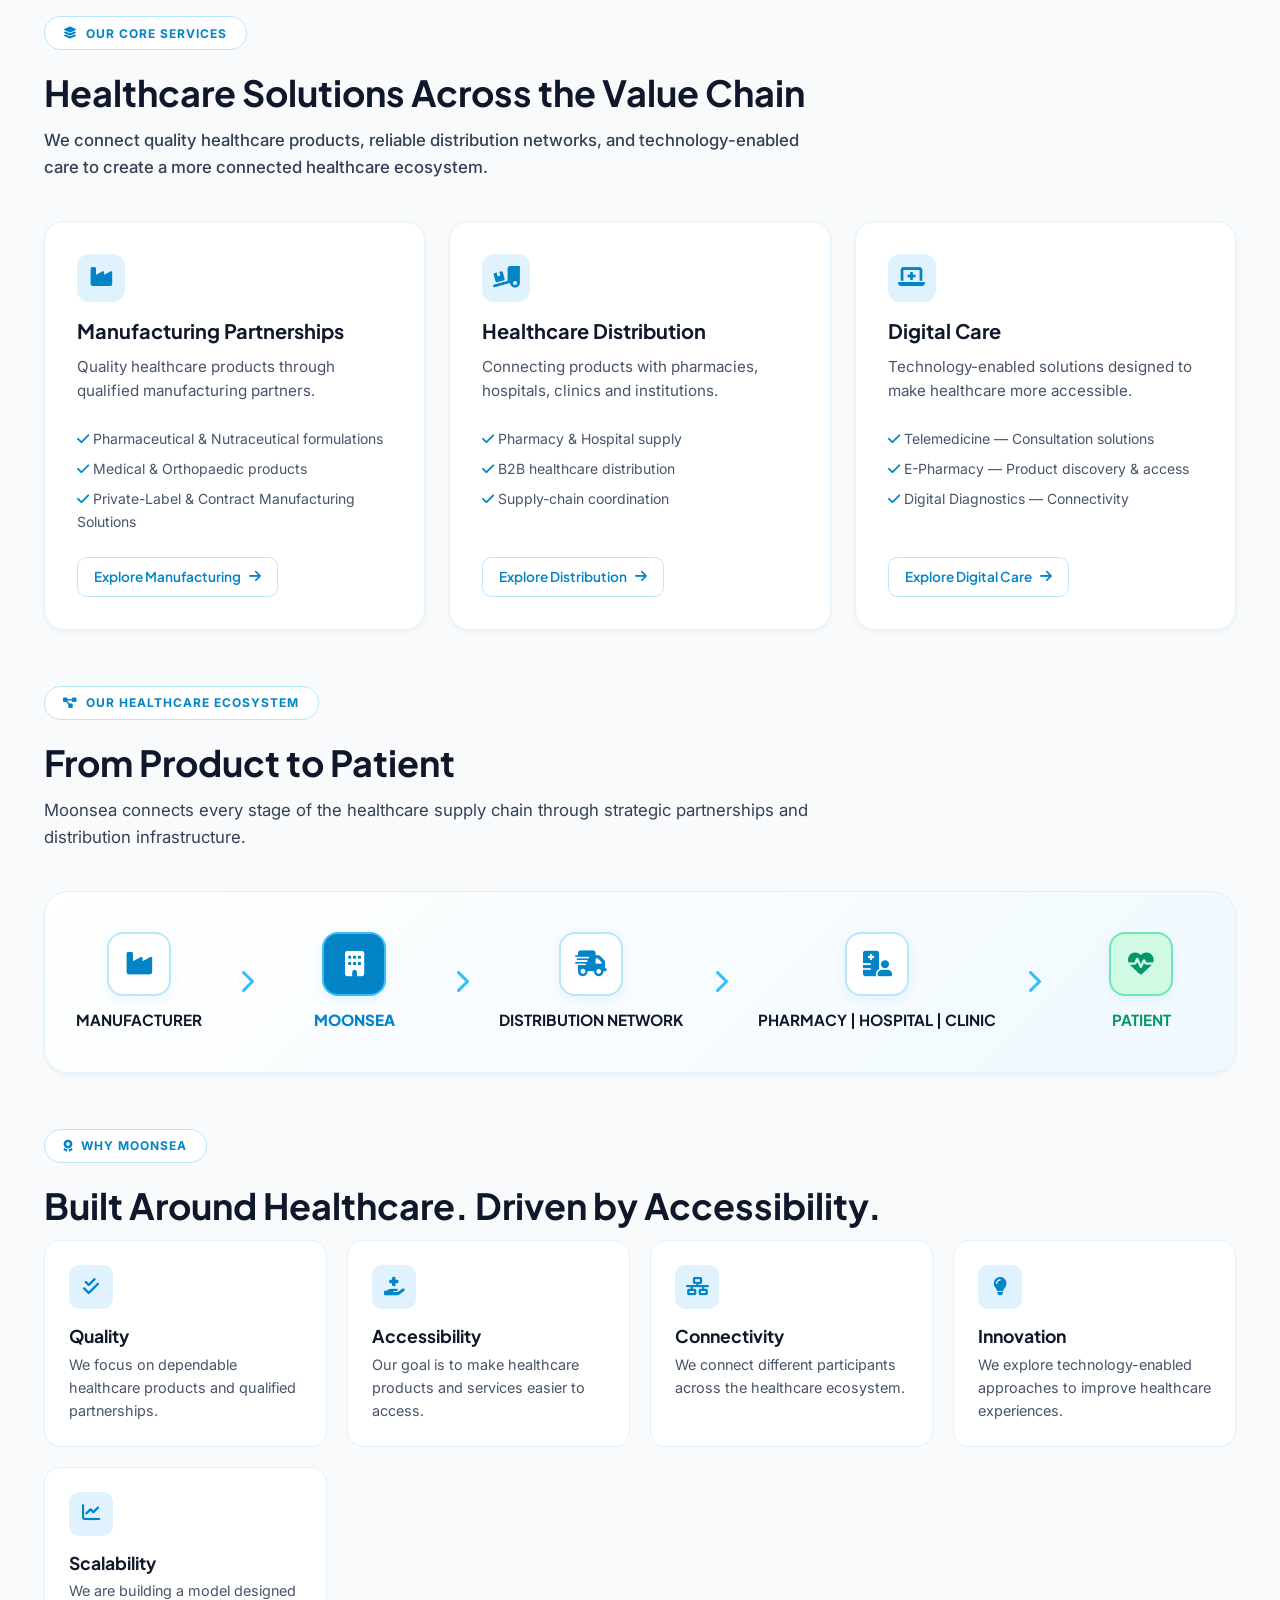
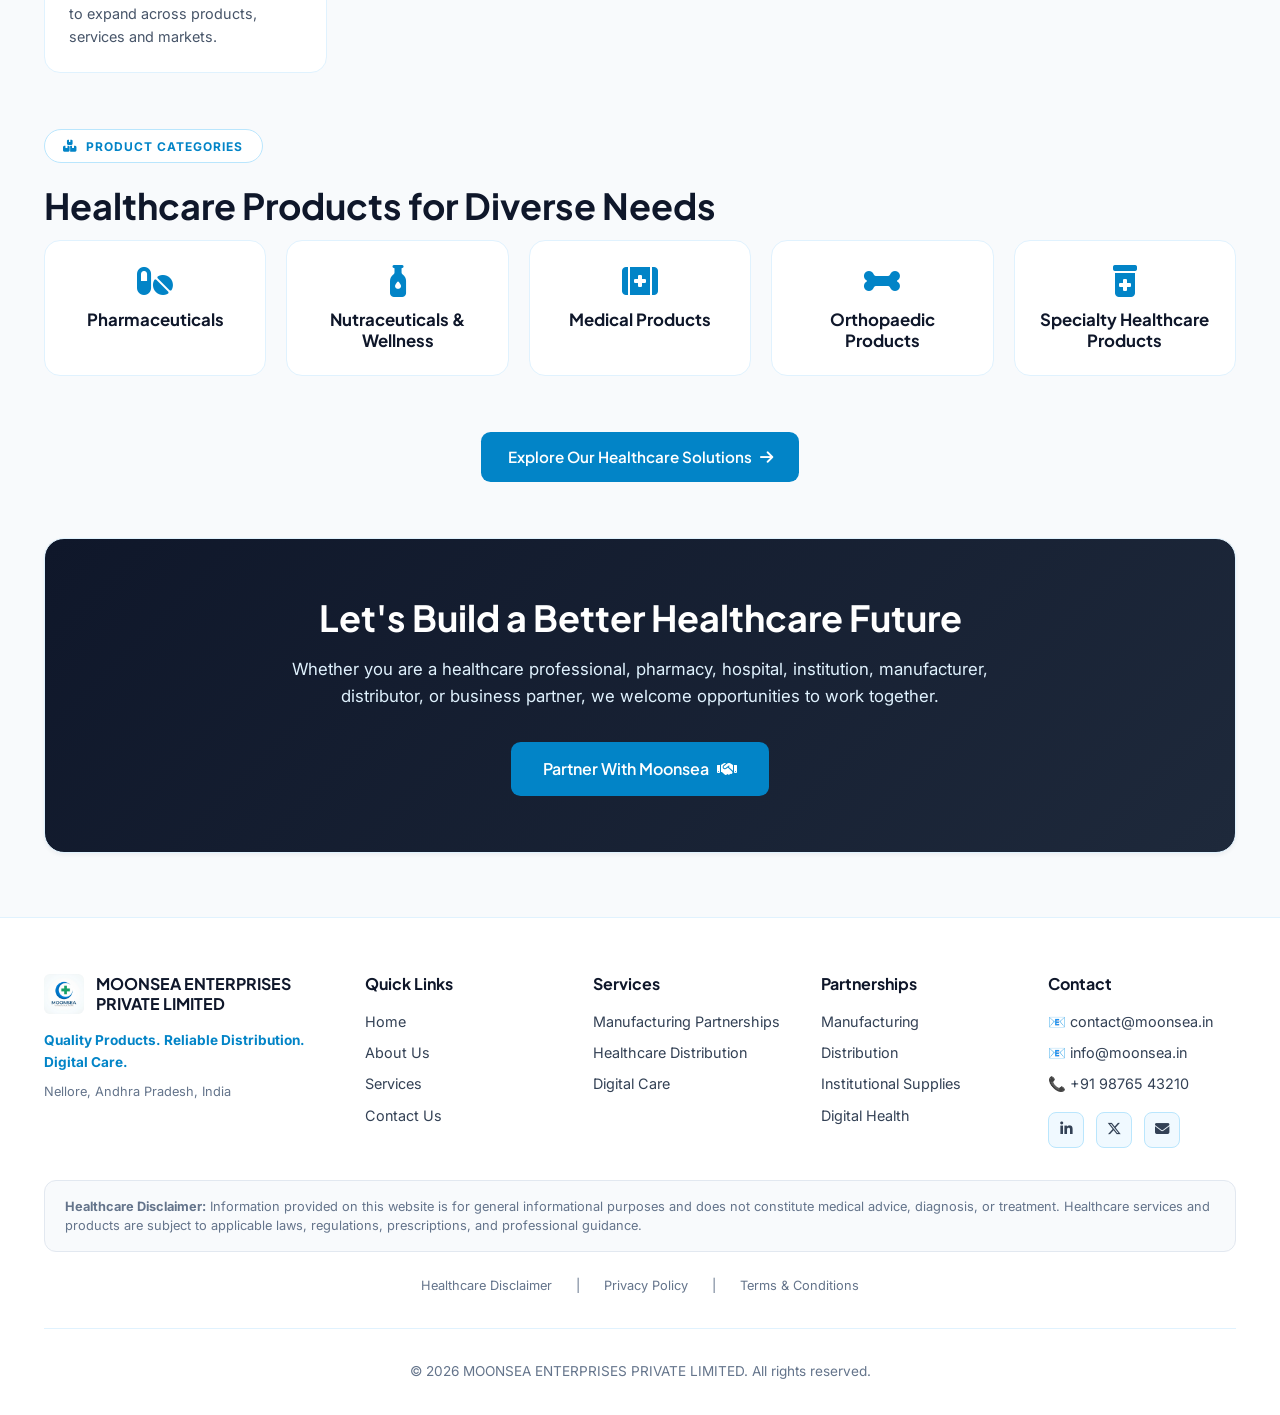
==== commit f8503bdb: "Apply user requested wording & 5-category layout changes" ====
--- a/index.html
+++ b/index.html
@@ -108,13 +108,11 @@
       <a href="about.html" class="btn btn-outline">
         Learn More About Us <i class="fa-solid fa-circle-arrow-right"></i>
       </a>
-    </section>
-
-    <!-- Section 3 — Our Services -->
+    </section>    <!-- Section 3 — Our Services -->
     <section style="margin-bottom: 3.5rem;">
       <span class="hero-pill"><i class="fa-solid fa-layer-group"></i> Our Core Services</span>
       <h2 class="section-title">Healthcare Solutions Across the Value Chain</h2>
-      <p class="section-desc">
+      <p class="section-desc" style="font-size: 1.05rem; font-weight: 500; color: #334155;">
         We connect quality healthcare products, reliable distribution networks, and technology-enabled care to create a more connected healthcare ecosystem.
       </p>
 
@@ -125,9 +123,9 @@
             <div style="width: 48px; height: 48px; border-radius: 12px; background: #e0f2fe; color: #0284c7; display: flex; align-items: center; justify-content: center; font-size: 1.35rem; margin-bottom: 1rem;">
               <i class="fa-solid fa-industry"></i>
             </div>
-            <h3 style="font-size: 1.25rem; color: #0f172a; margin-bottom: 0.75rem;">01 — Manufacturing Partnerships</h3>
+            <h3 style="font-size: 1.25rem; color: #0f172a; margin-bottom: 0.75rem;">Manufacturing Partnerships</h3>
             <p style="font-size: 0.95rem; color: #475569; line-height: 1.6; margin-bottom: 1.5rem;">
-              Quality healthcare products through trusted manufacturing partnerships.
+              Quality healthcare products through qualified manufacturing partners.
             </p>
             <ul style="list-style:none; font-size:0.875rem; color:#475569; display:flex; flex-direction:column; gap:0.5rem; margin-bottom:1.5rem;">
               <li><i class="fa-solid fa-check me-2" style="color:#0284c7;"></i> Pharmaceutical & Nutraceutical formulations</li>
@@ -146,9 +144,9 @@
             <div style="width: 48px; height: 48px; border-radius: 12px; background: #e0f2fe; color: #0284c7; display: flex; align-items: center; justify-content: center; font-size: 1.35rem; margin-bottom: 1rem;">
               <i class="fa-solid fa-truck-ramp-box"></i>
             </div>
-            <h3 style="font-size: 1.25rem; color: #0f172a; margin-bottom: 0.75rem;">02 — Healthcare Distribution</h3>
+            <h3 style="font-size: 1.25rem; color: #0f172a; margin-bottom: 0.75rem;">Healthcare Distribution</h3>
             <p style="font-size: 0.95rem; color: #475569; line-height: 1.6; margin-bottom: 1.5rem;">
-              Connecting healthcare products with pharmacies, hospitals and institutions.
+              Connecting products with pharmacies, hospitals, clinics and institutions.
             </p>
             <ul style="list-style:none; font-size:0.875rem; color:#475569; display:flex; flex-direction:column; gap:0.5rem; margin-bottom:1.5rem;">
               <li><i class="fa-solid fa-check me-2" style="color:#0284c7;"></i> Pharmacy & Hospital supply</li>
@@ -167,14 +165,14 @@
             <div style="width: 48px; height: 48px; border-radius: 12px; background: #e0f2fe; color: #0284c7; display: flex; align-items: center; justify-content: center; font-size: 1.35rem; margin-bottom: 1rem;">
               <i class="fa-solid fa-laptop-medical"></i>
             </div>
-            <h3 style="font-size: 1.25rem; color: #0f172a; margin-bottom: 0.75rem;">03 — Digital Care</h3>
+            <h3 style="font-size: 1.25rem; color: #0f172a; margin-bottom: 0.75rem;">Digital Care</h3>
             <p style="font-size: 0.95rem; color: #475569; line-height: 1.6; margin-bottom: 1.5rem;">
-              Technology-enabled healthcare designed around accessibility and convenience.
+              Technology-enabled solutions designed to make healthcare more accessible.
             </p>
             <ul style="list-style:none; font-size:0.875rem; color:#475569; display:flex; flex-direction:column; gap:0.5rem; margin-bottom:1.5rem;">
-              <li><i class="fa-solid fa-check me-2" style="color:#0284c7;"></i> Telemedicine — Technology-enabled consultation solutions</li>
-              <li><i class="fa-solid fa-check me-2" style="color:#0284c7;"></i> E-Pharmacy — Digital healthcare product discovery and access</li>
-              <li><i class="fa-solid fa-check me-2" style="color:#0284c7;"></i> Digital Diagnostics — Diagnostic service connectivity</li>
+              <li><i class="fa-solid fa-check me-2" style="color:#0284c7;"></i> Telemedicine — Consultation solutions</li>
+              <li><i class="fa-solid fa-check me-2" style="color:#0284c7;"></i> E-Pharmacy — Product discovery & access</li>
+              <li><i class="fa-solid fa-check me-2" style="color:#0284c7;"></i> Digital Diagnostics — Connectivity</li>
             </ul>
           </div>
           <a href="services.html#digital-care" class="btn btn-outline" style="align-self: start; padding: 0.5rem 1rem; font-size: 0.85rem;">
@@ -266,35 +264,31 @@
       </div>
     </section>
 
-    <!-- Section 6 — Product Categories -->
+    <!-- Section 6 — Product Categories (5 Strong Categories) -->
     <section style="margin-bottom: 3.5rem;">
       <span class="hero-pill"><i class="fa-solid fa-boxes-stacked"></i> Product Categories</span>
       <h2 class="section-title">Healthcare Products for Diverse Needs</h2>
 
-      <div class="values-grid" style="grid-template-columns: repeat(auto-fit, minmax(180px, 1fr));">
-        <div class="value-card" style="text-align:center;">
-          <i class="fa-solid fa-pills" style="font-size: 1.75rem; color:#0284c7; margin-bottom: 0.5rem;"></i>
-          <h4 style="font-size: 1rem;">Pharmaceuticals</h4>
-        </div>
-        <div class="value-card" style="text-align:center;">
-          <i class="fa-solid fa-bottle-droplet" style="font-size: 1.75rem; color:#0284c7; margin-bottom: 0.5rem;"></i>
-          <h4 style="font-size: 1rem;">Nutraceuticals</h4>
-        </div>
-        <div class="value-card" style="text-align:center;">
-          <i class="fa-solid fa-kit-medical" style="font-size: 1.75rem; color:#0284c7; margin-bottom: 0.5rem;"></i>
-          <h4 style="font-size: 1rem;">Medical Products</h4>
-        </div>
-        <div class="value-card" style="text-align:center;">
-          <i class="fa-solid fa-bone" style="font-size: 1.75rem; color:#0284c7; margin-bottom: 0.5rem;"></i>
-          <h4 style="font-size: 1rem;">Orthopaedic Products</h4>
-        </div>
-        <div class="value-card" style="text-align:center;">
-          <i class="fa-solid fa-prescription-bottle-medical" style="font-size: 1.75rem; color:#0284c7; margin-bottom: 0.5rem;"></i>
-          <h4 style="font-size: 1rem;">Specialty Healthcare Products</h4>
-        </div>
-        <div class="value-card" style="text-align:center;">
-          <i class="fa-solid fa-spa" style="font-size: 1.75rem; color:#0284c7; margin-bottom: 0.5rem;"></i>
-          <h4 style="font-size: 1rem;">Healthcare & Wellness</h4>
+      <div class="values-grid" style="grid-template-columns: repeat(auto-fit, minmax(200px, 1fr));">
+        <div class="value-card" style="text-align:center;">
+          <i class="fa-solid fa-pills" style="font-size: 2rem; color:#0284c7; margin-bottom: 0.75rem;"></i>
+          <h4 style="font-size: 1.05rem;">Pharmaceuticals</h4>
+        </div>
+        <div class="value-card" style="text-align:center;">
+          <i class="fa-solid fa-bottle-droplet" style="font-size: 2rem; color:#0284c7; margin-bottom: 0.75rem;"></i>
+          <h4 style="font-size: 1.05rem;">Nutraceuticals & Wellness</h4>
+        </div>
+        <div class="value-card" style="text-align:center;">
+          <i class="fa-solid fa-kit-medical" style="font-size: 2rem; color:#0284c7; margin-bottom: 0.75rem;"></i>
+          <h4 style="font-size: 1.05rem;">Medical Products</h4>
+        </div>
+        <div class="value-card" style="text-align:center;">
+          <i class="fa-solid fa-bone" style="font-size: 2rem; color:#0284c7; margin-bottom: 0.75rem;"></i>
+          <h4 style="font-size: 1.05rem;">Orthopaedic Products</h4>
+        </div>
+        <div class="value-card" style="text-align:center;">
+          <i class="fa-solid fa-prescription-bottle-medical" style="font-size: 2rem; color:#0284c7; margin-bottom: 0.75rem;"></i>
+          <h4 style="font-size: 1.05rem;">Specialty Healthcare Products</h4>
         </div>
       </div>
 
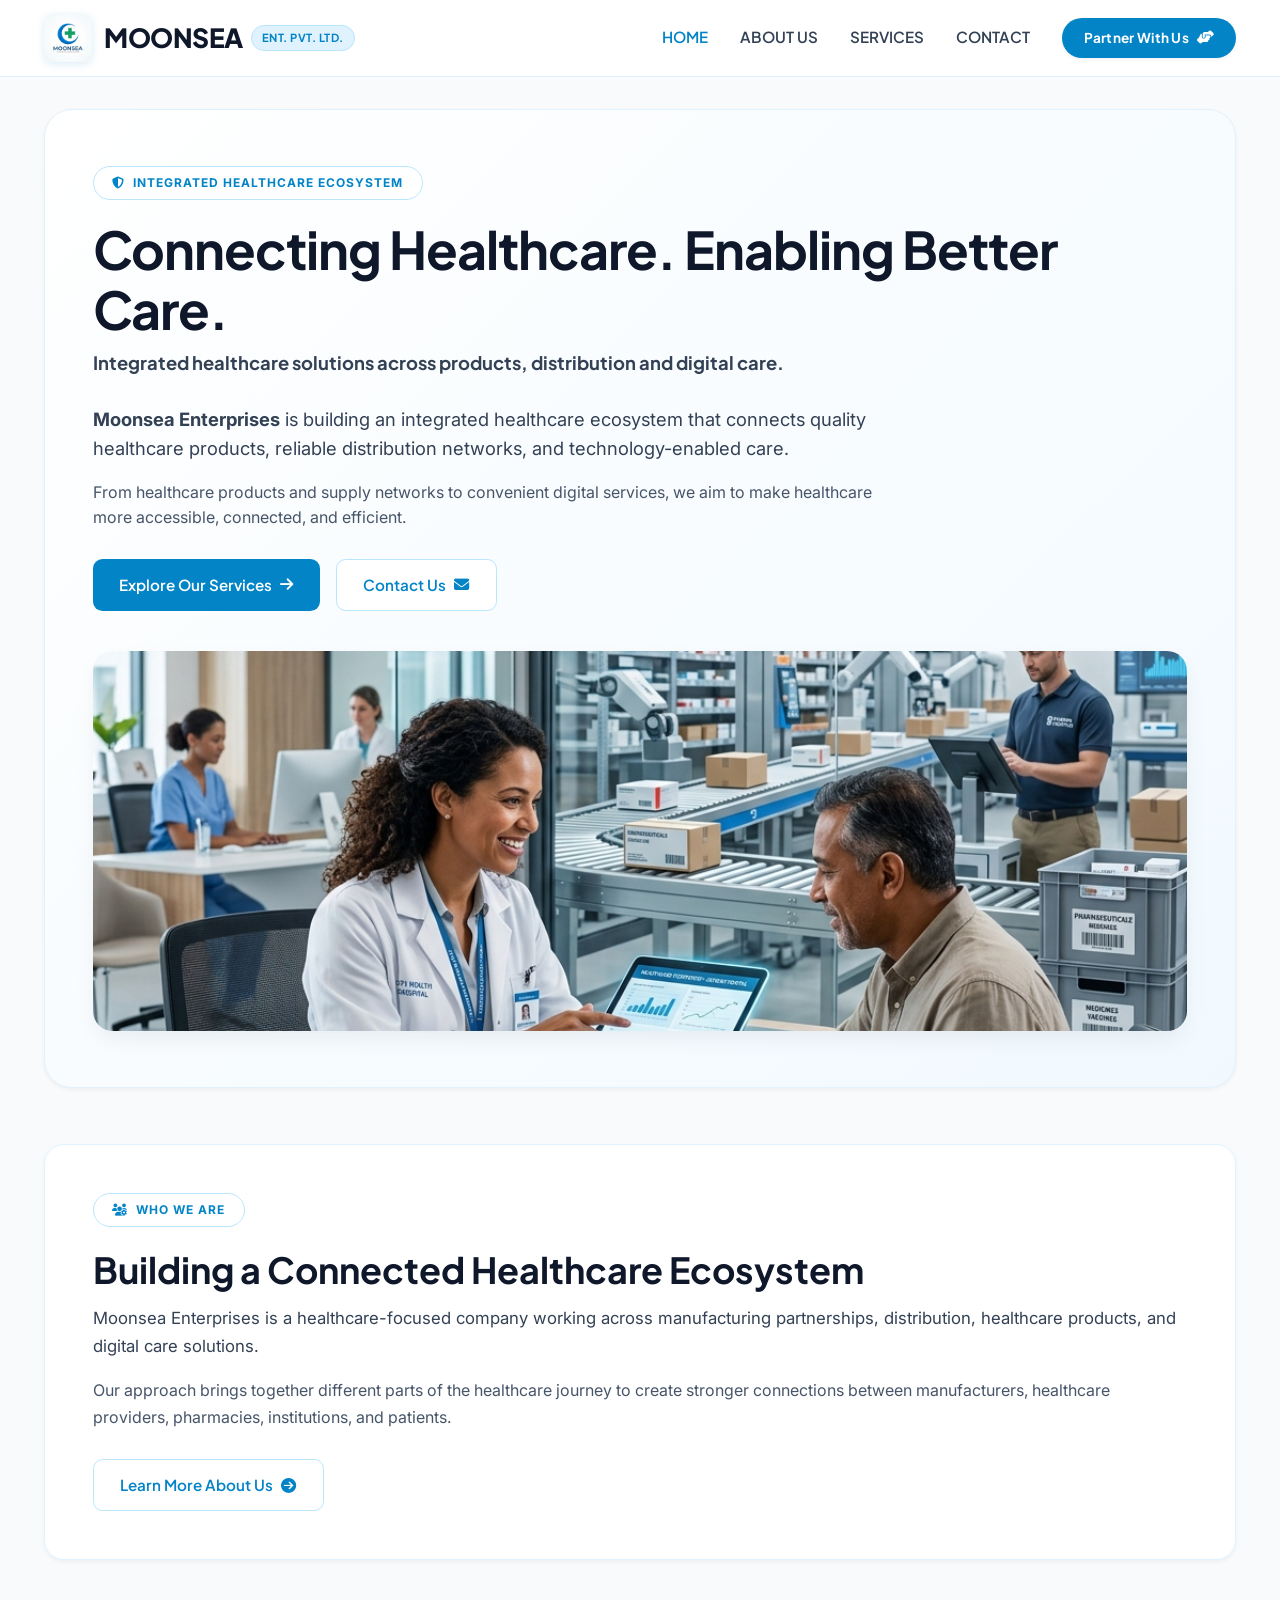
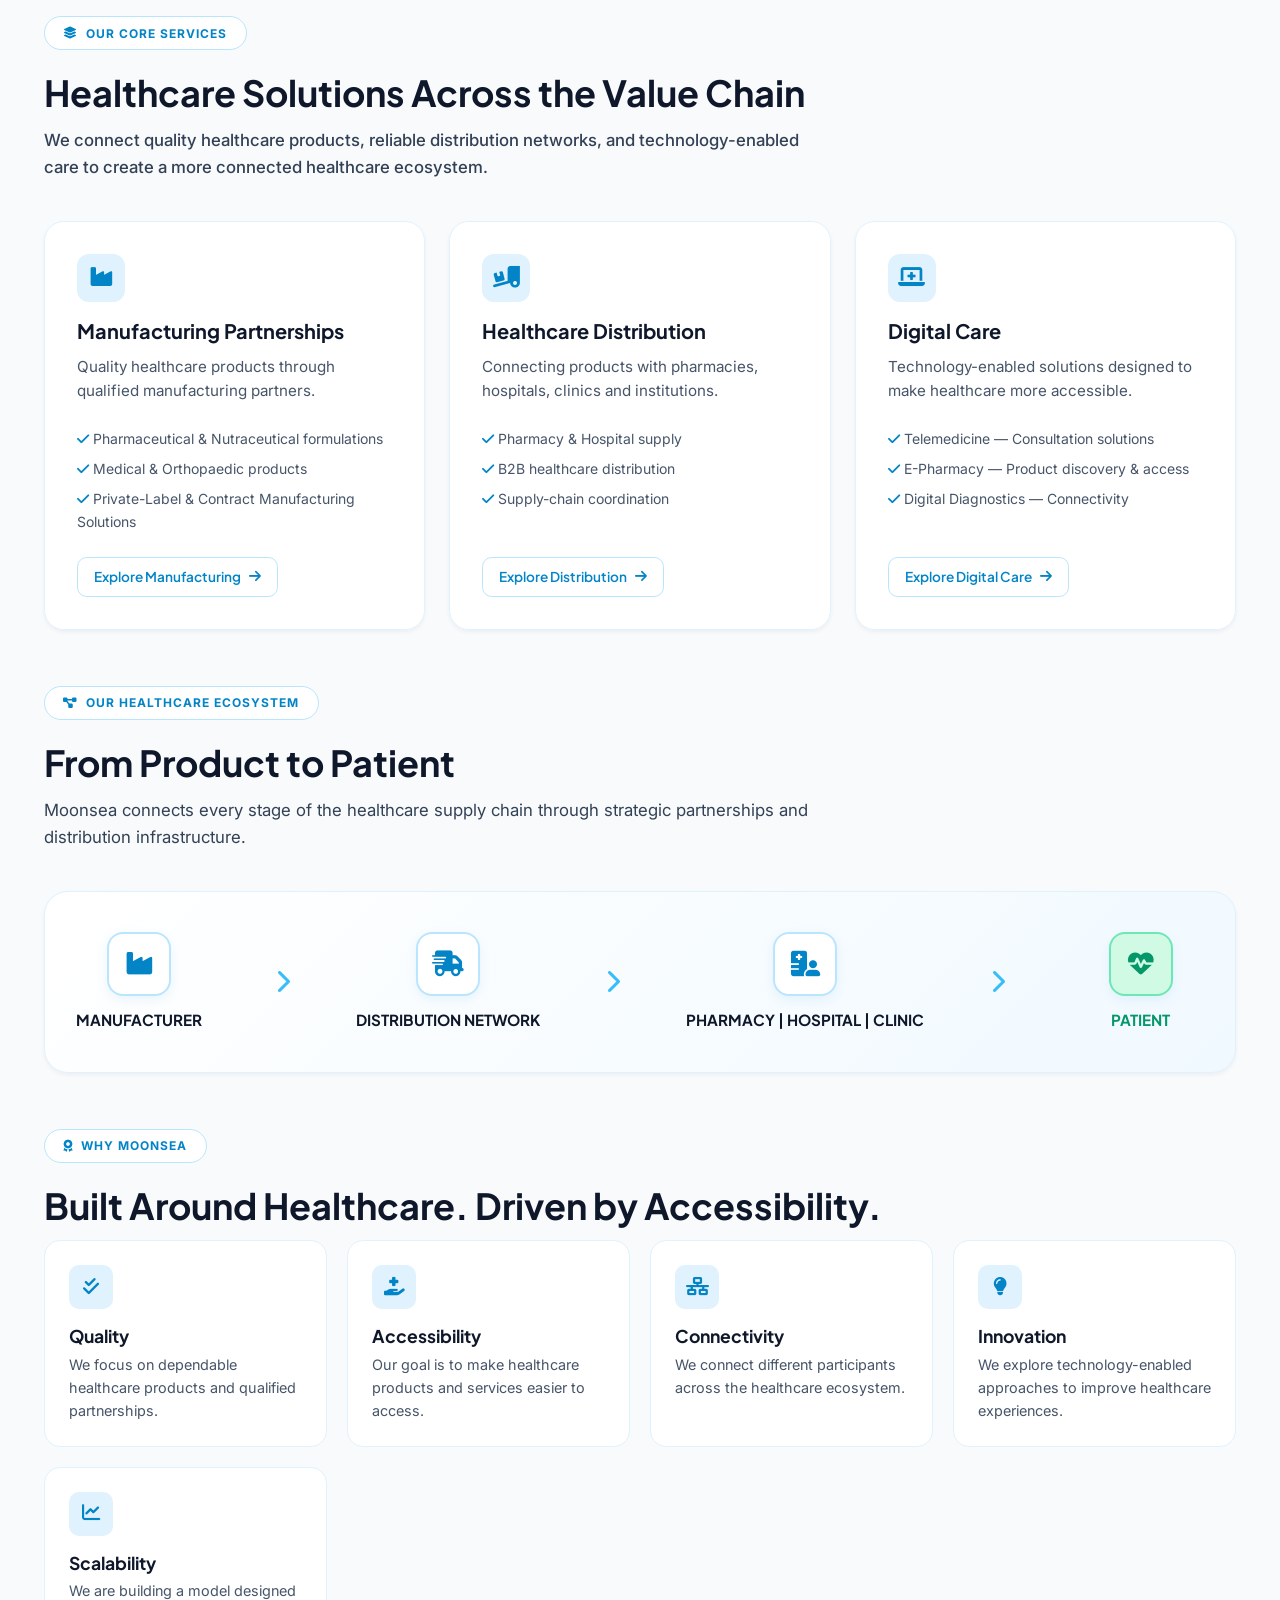
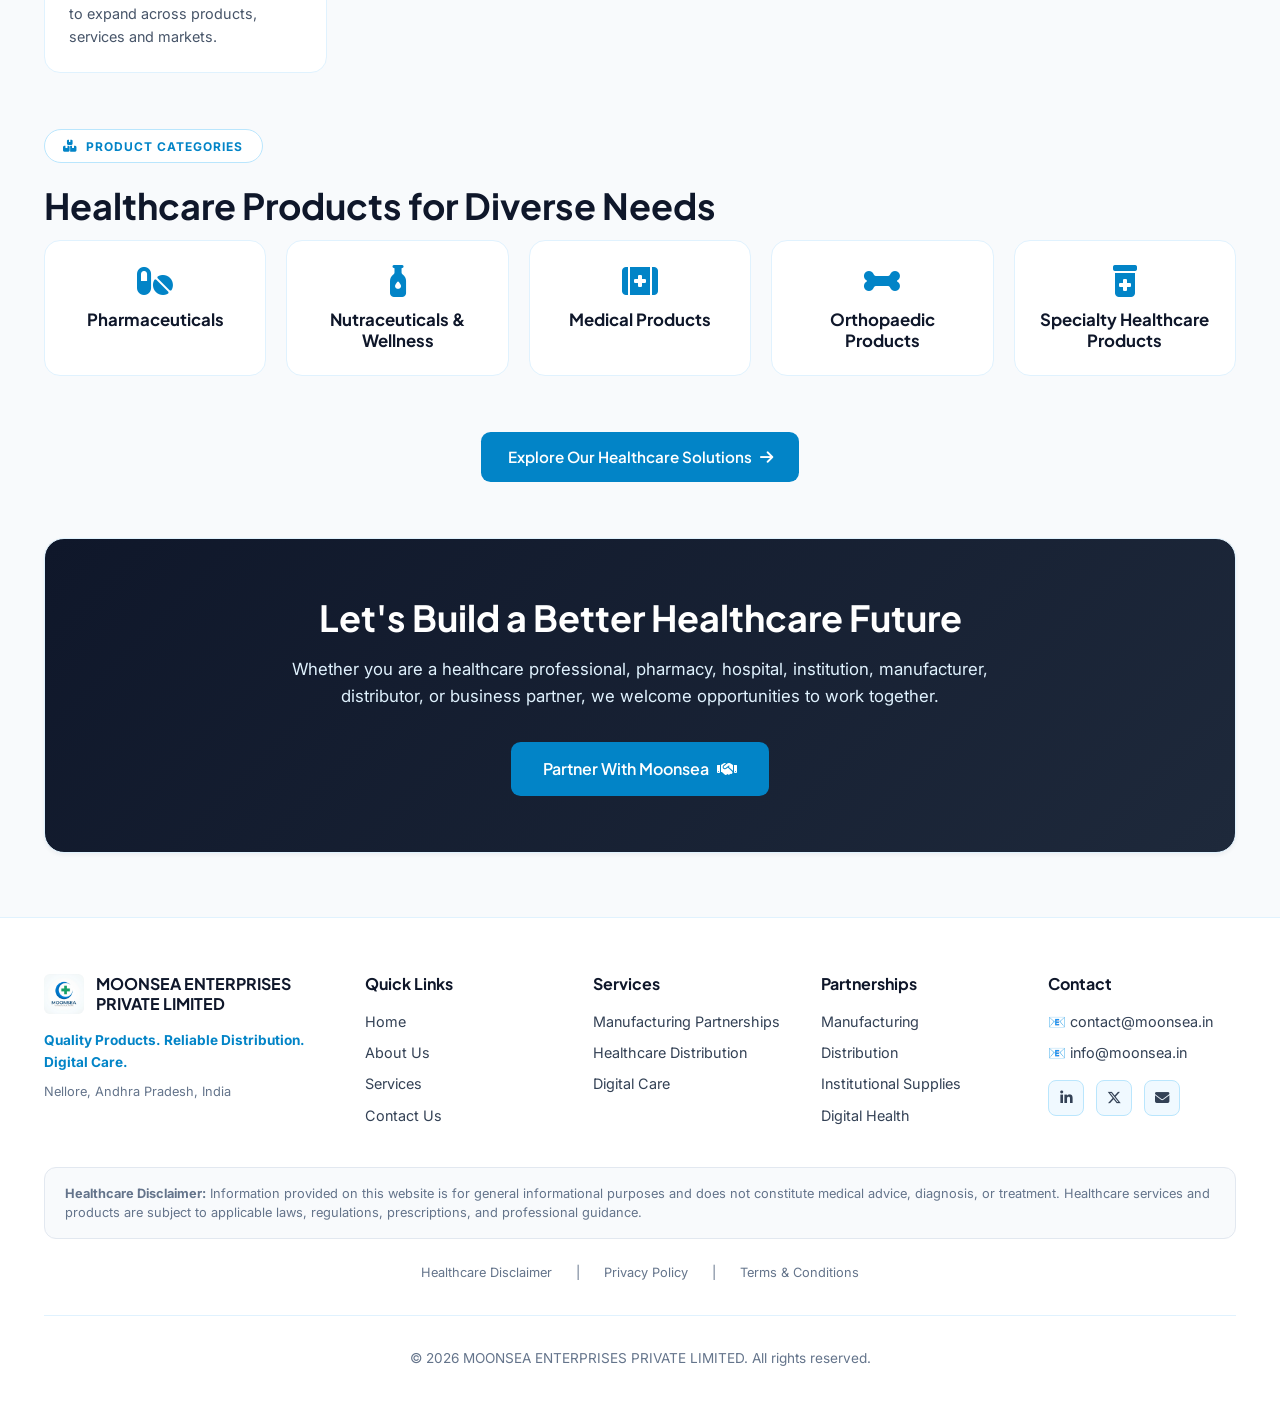
==== commit 13d8ca51: "Apply 4 requested layout, flow & content adjustments for Moonsea website" ====
--- a/index.html
+++ b/index.html
@@ -198,13 +198,6 @@
 
         <div class="flow-connector"><i class="fa-solid fa-chevron-right"></i></div>
 
-        <div class="flow-node moonsea-highlight">
-          <div class="flow-node-icon"><i class="fa-solid fa-building flex-shrink-0"></i></div>
-          <span class="flow-node-title" style="color:#0284c7; font-weight:800;">MOONSEA</span>
-        </div>
-
-        <div class="flow-connector"><i class="fa-solid fa-chevron-right"></i></div>
-
         <div class="flow-node">
           <div class="flow-node-icon"><i class="fa-solid fa-truck-fast"></i></div>
           <span class="flow-node-title">DISTRIBUTION NETWORK</span>
@@ -356,7 +349,6 @@
           <h4>Contact</h4>
           <p>📧 <a href="mailto:contact@moonsea.in">contact@moonsea.in</a></p>
           <p>📧 <a href="mailto:info@moonsea.in">info@moonsea.in</a></p>
-          <p style="margin-top:0.5rem;">📞 <a href="tel:+919876543210">+91 98765 43210</a></p>
           <div class="footer-socials">
             <a href="https://linkedin.com" target="_blank" class="social-icon" aria-label="LinkedIn"><i class="fa-brands fa-linkedin-in"></i></a>
             <a href="https://twitter.com" target="_blank" class="social-icon" aria-label="Twitter"><i class="fa-brands fa-x-twitter"></i></a>
